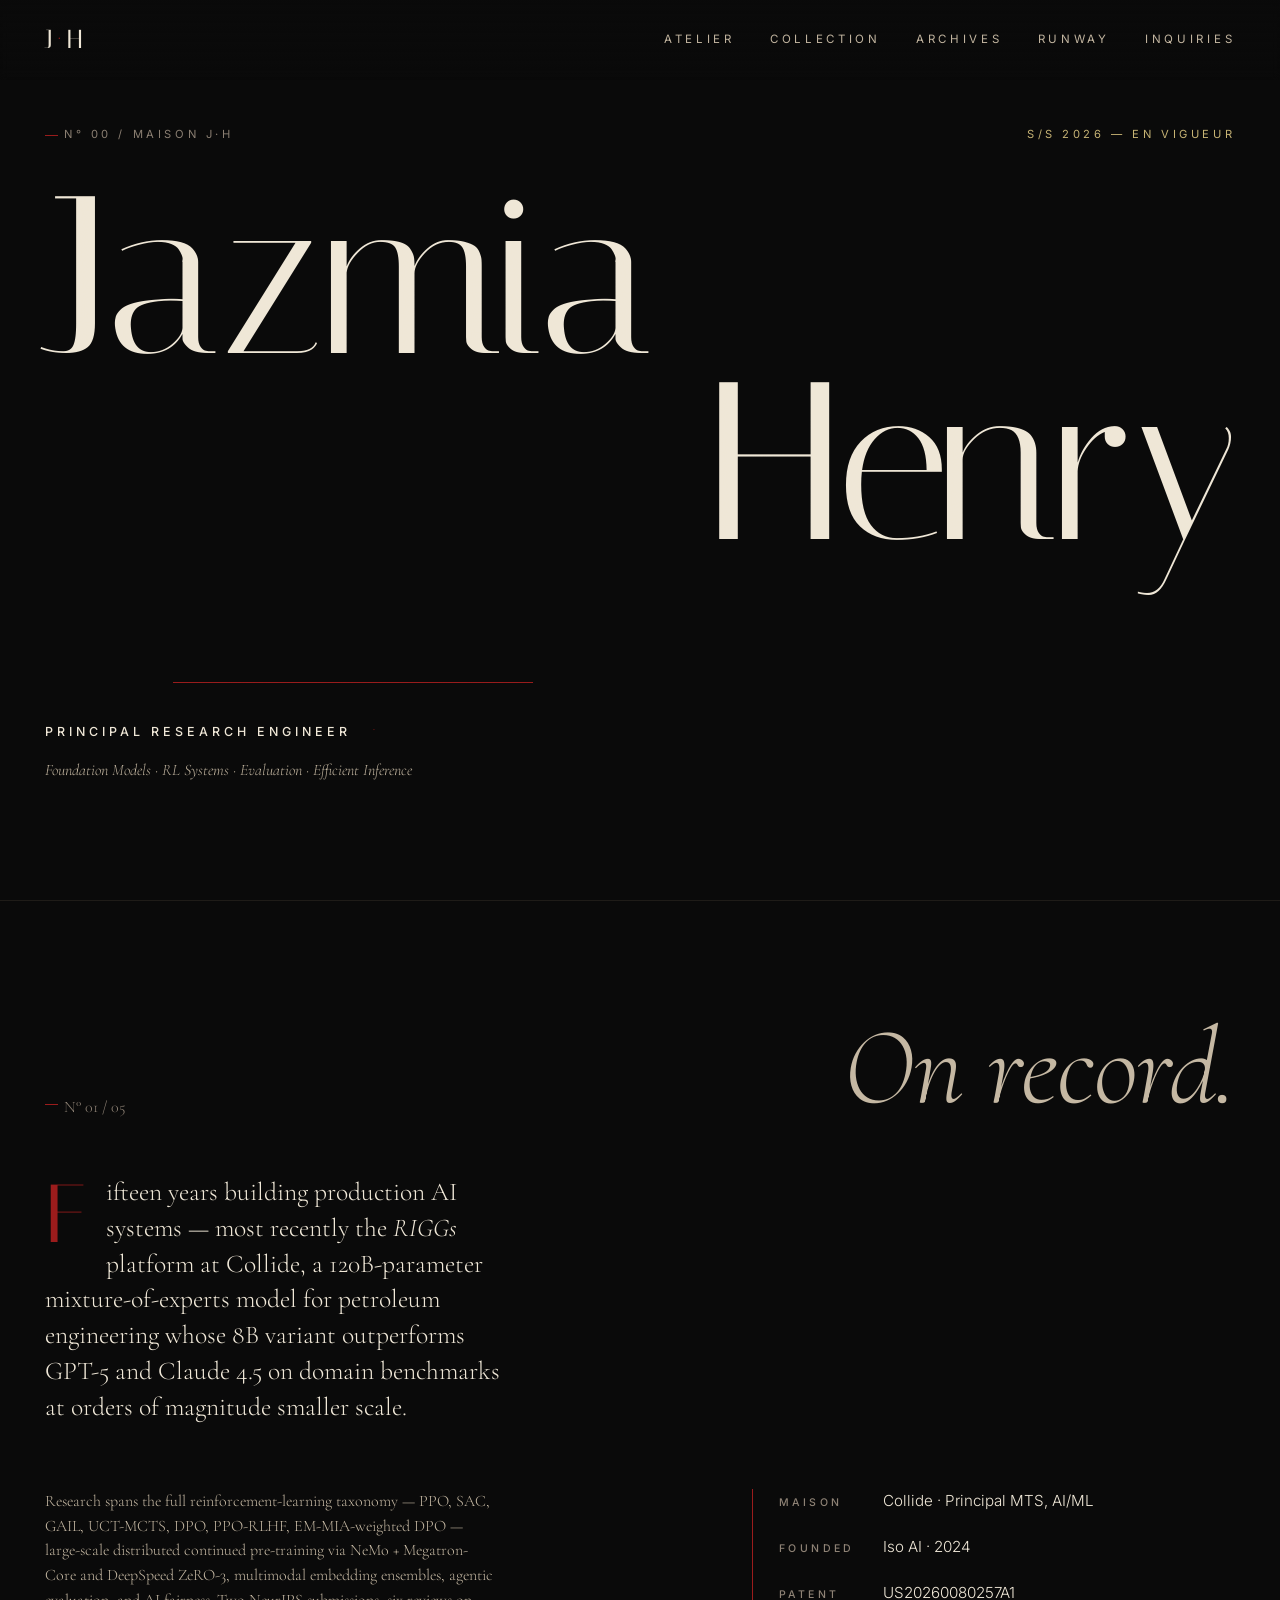
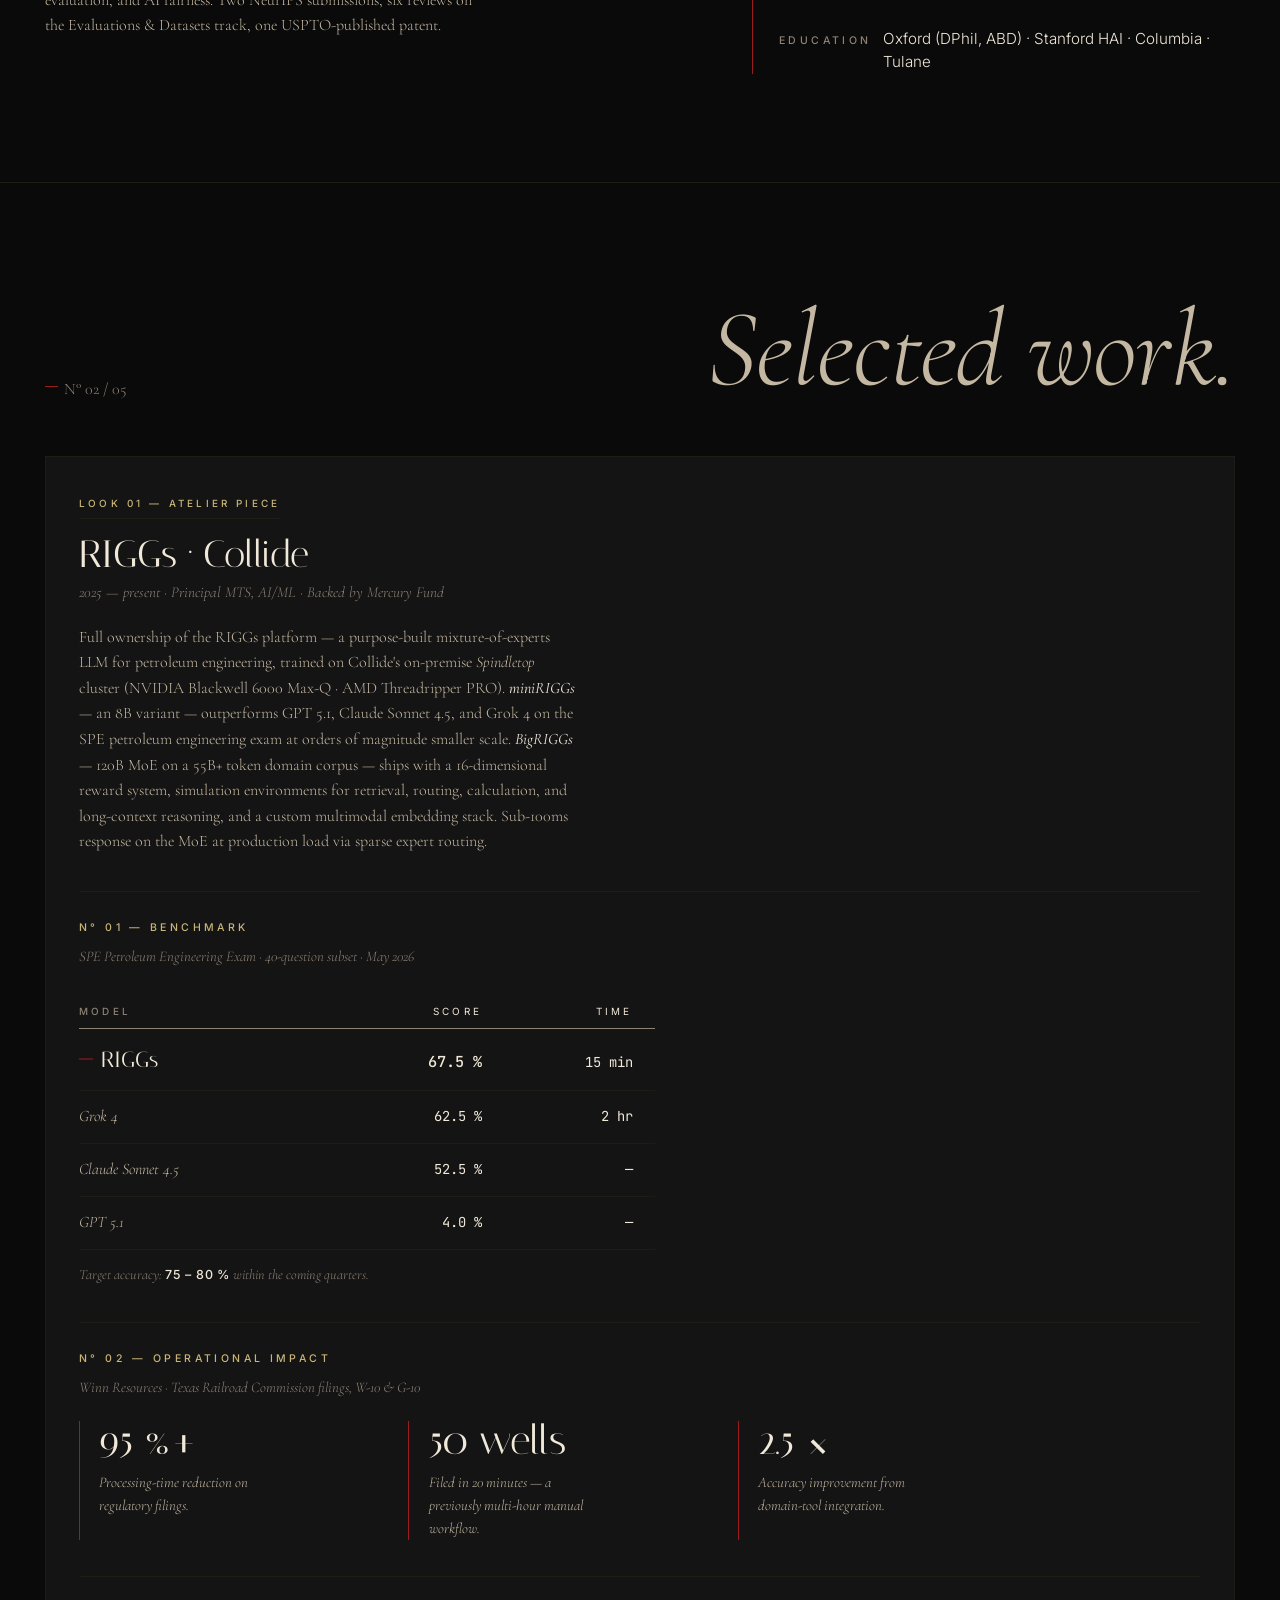
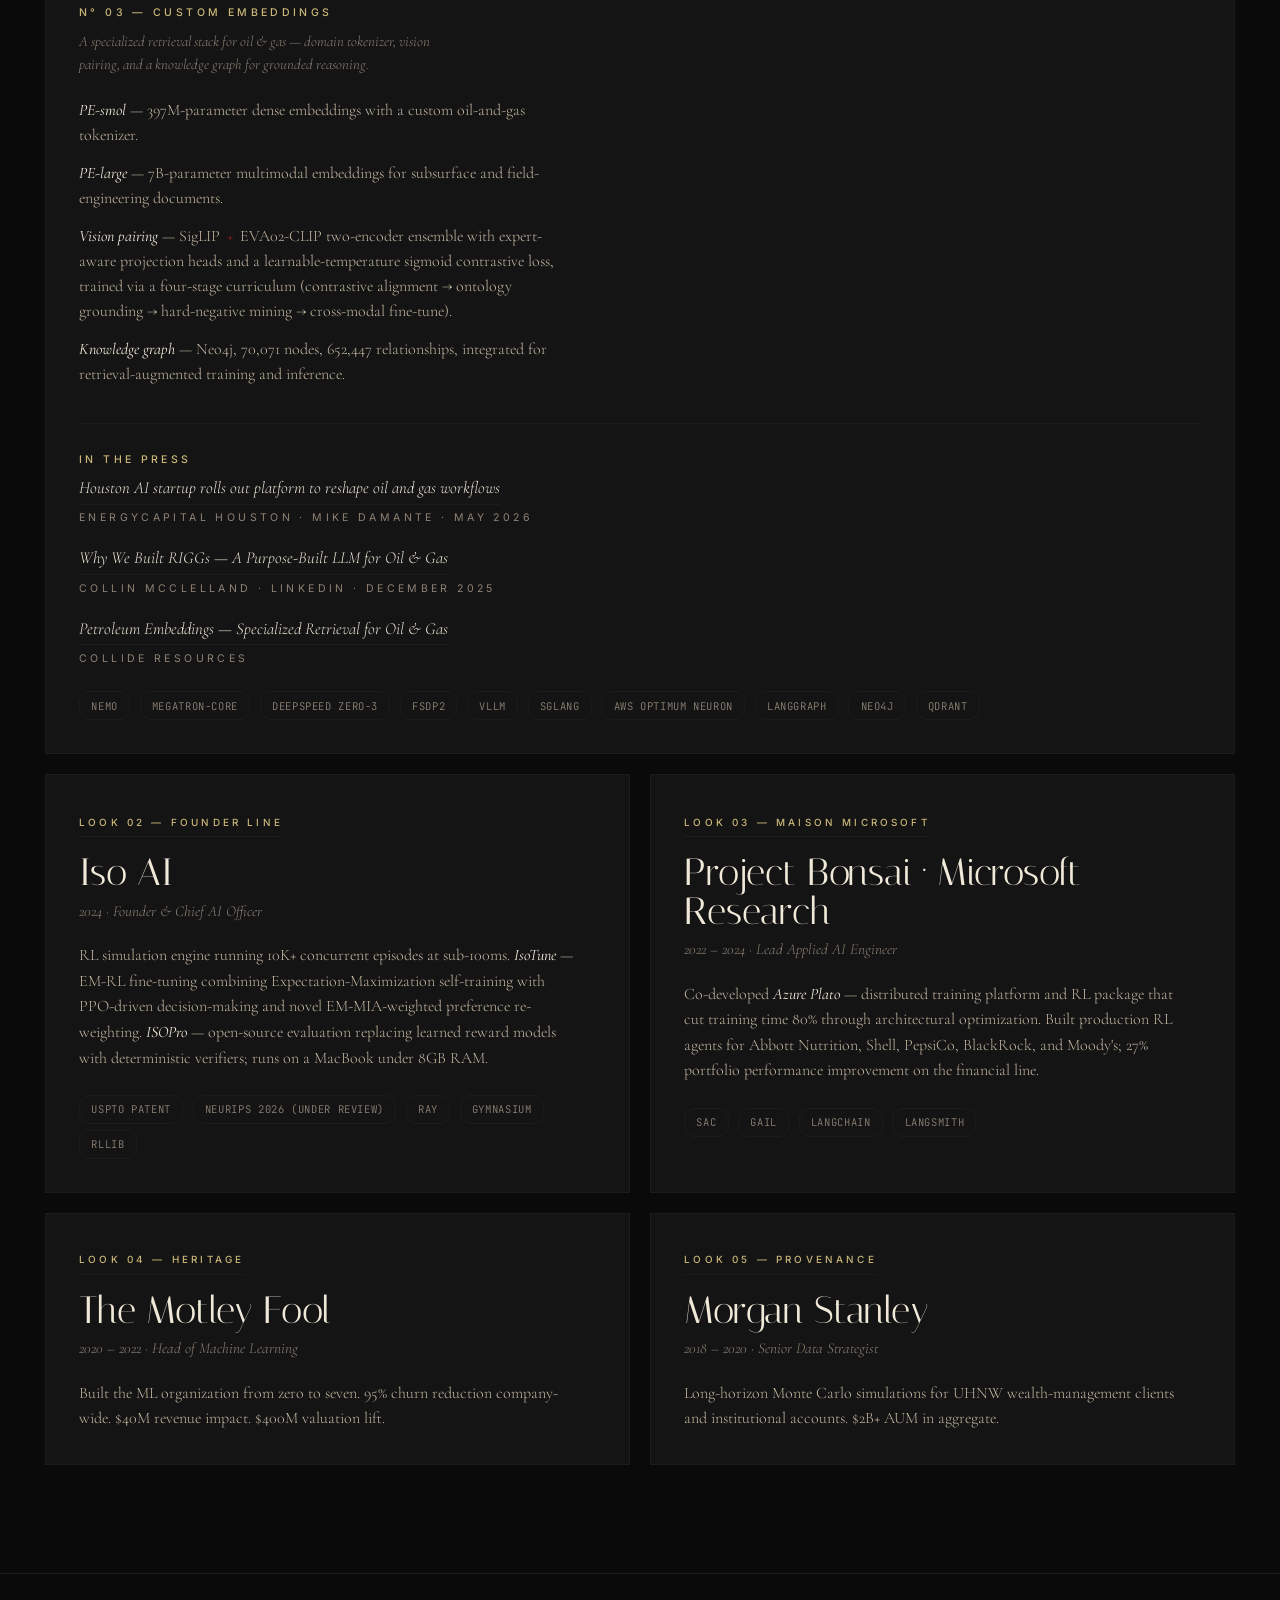
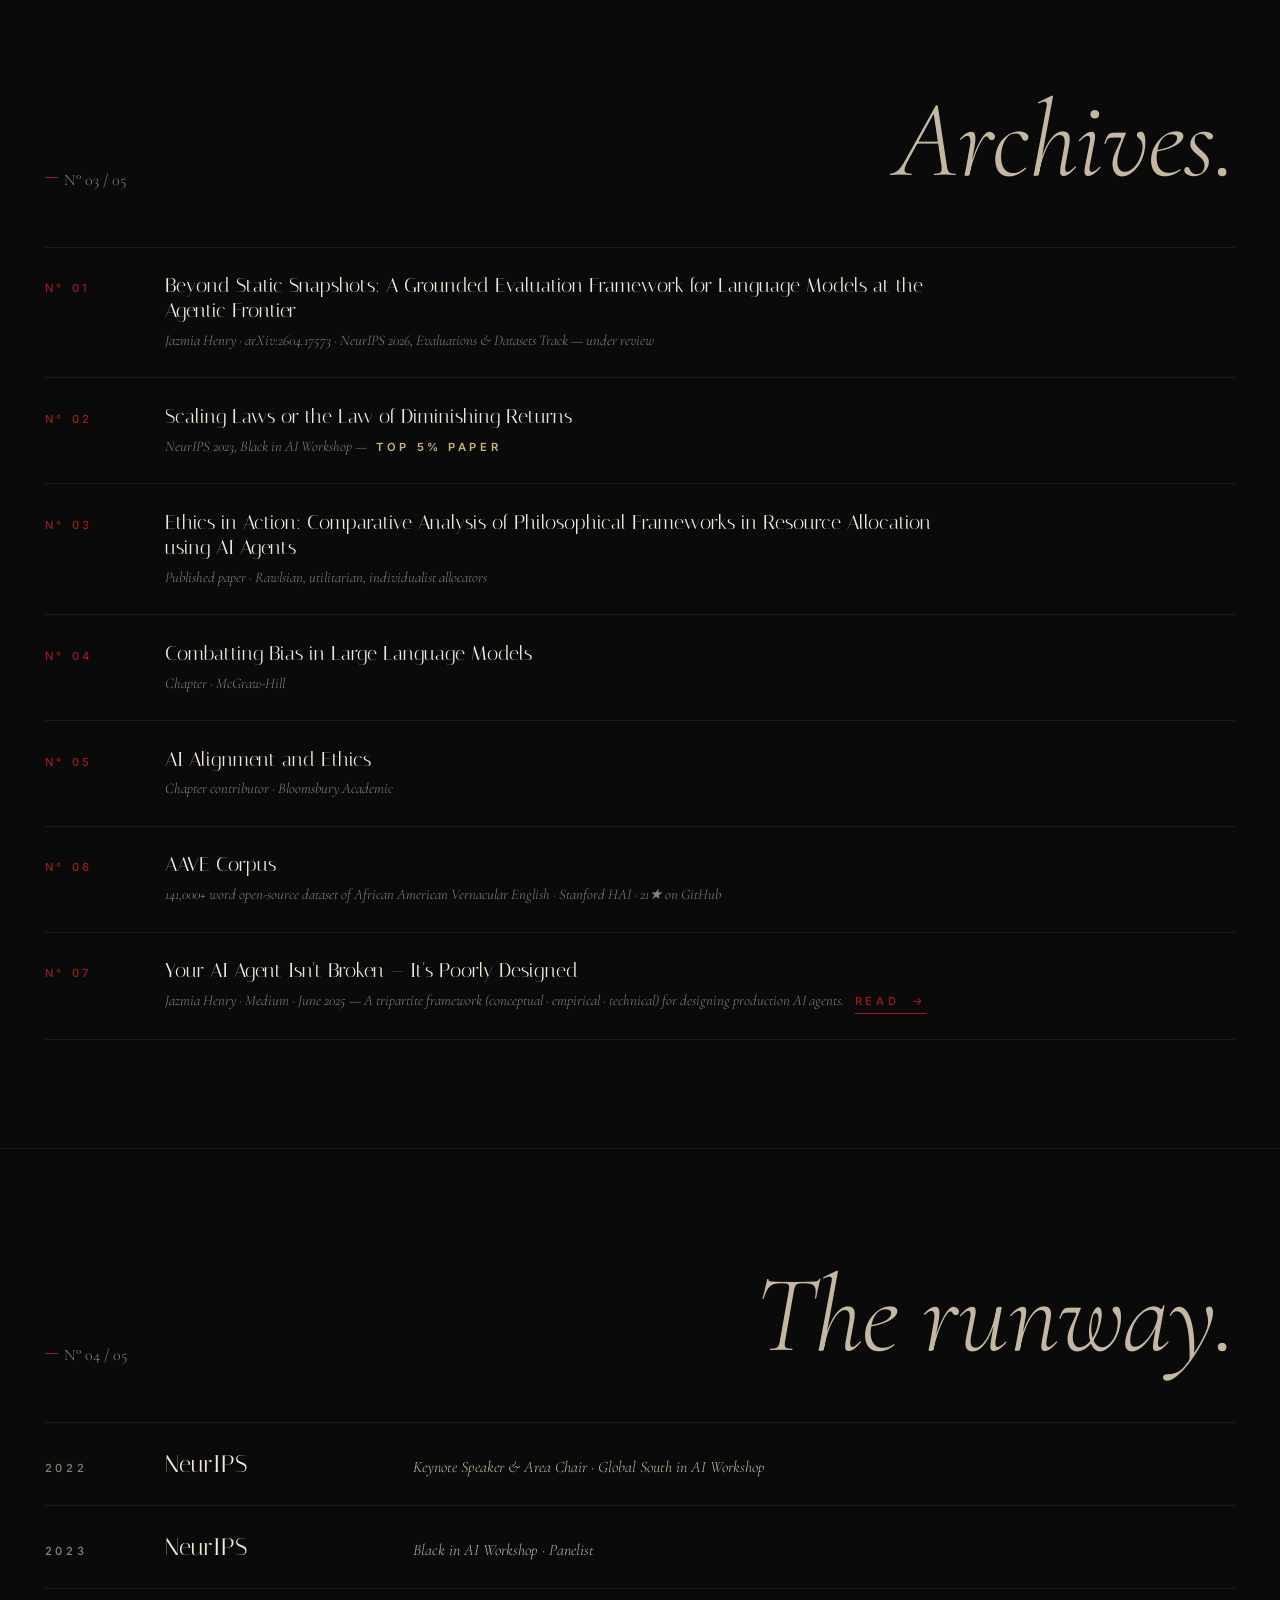
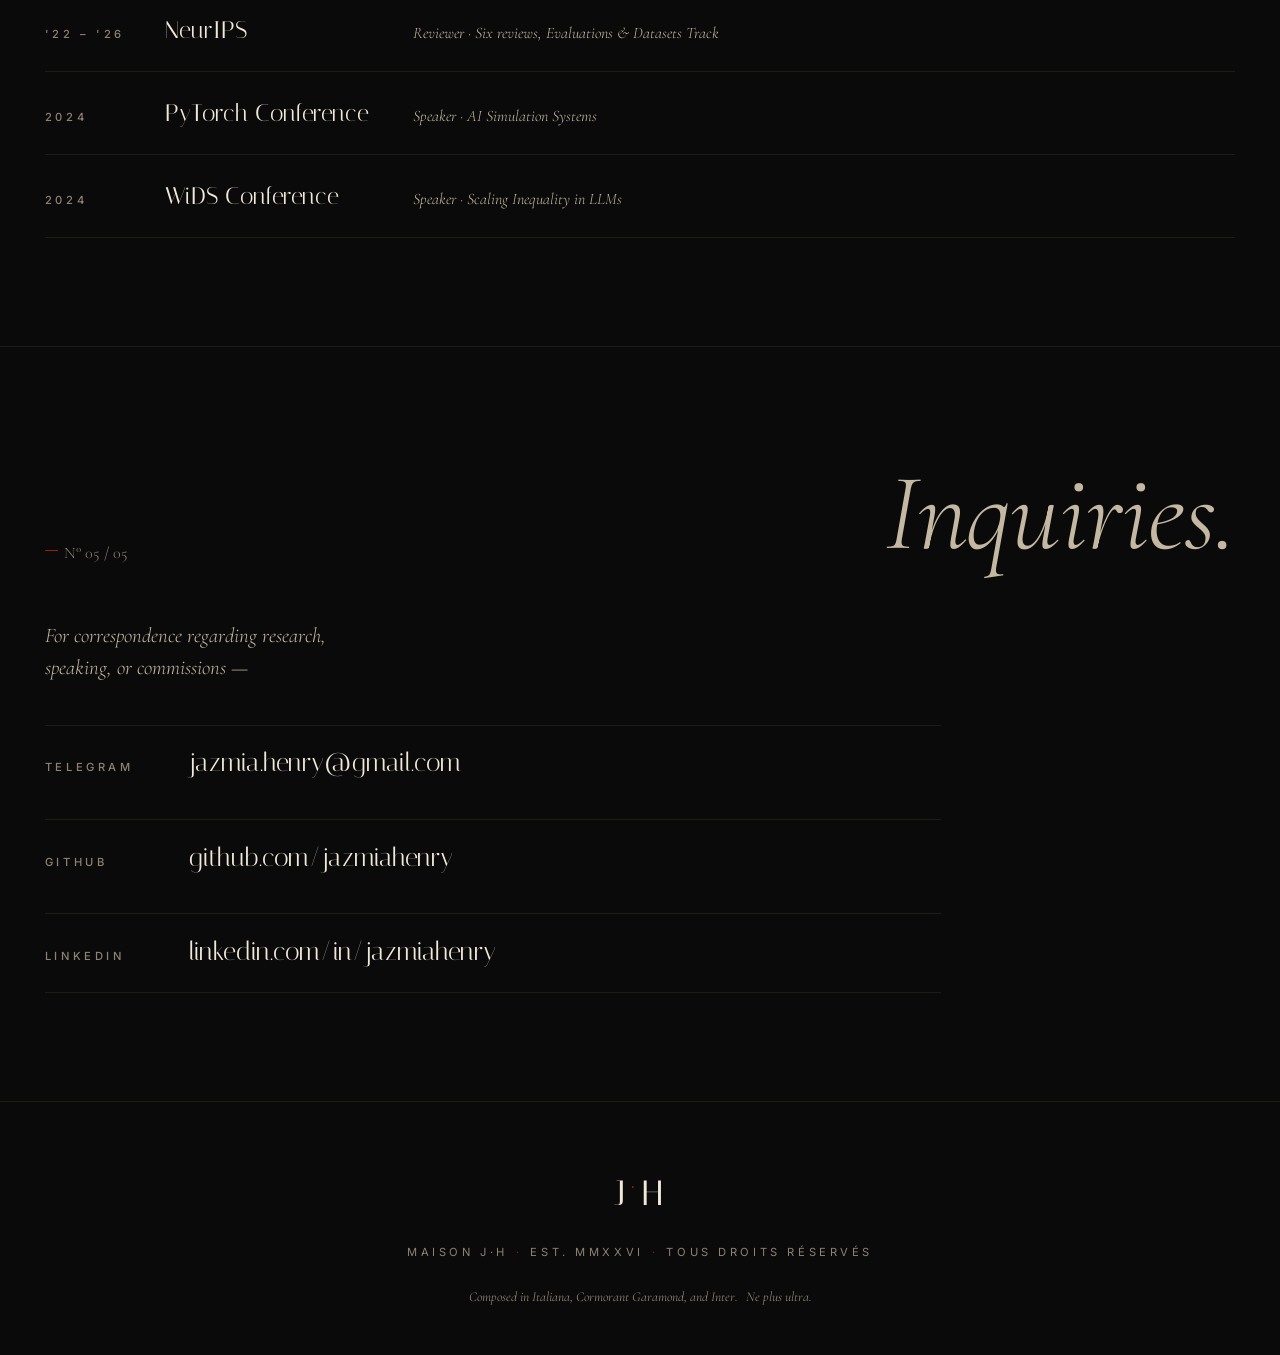
==== index.html @ c0bbc88a "Add RIGGs metrics, custom embeddings stack, press mentions, Medium essay - Benchmark table: 67.5 % o" ====
<!DOCTYPE html>
<html lang="en">
<head>
  <meta charset="UTF-8" />
  <meta name="viewport" content="width=device-width, initial-scale=1.0" />
  <title>Jazmia Henry — Principal Research Engineer</title>
  <meta name="description" content="Jazmia Henry — Principal Research Engineer. Foundation models, RL systems, evaluation, efficient inference." />
  <meta name="theme-color" content="#0a0a0a" />

  <link rel="preconnect" href="https://fonts.googleapis.com" />
  <link rel="preconnect" href="https://fonts.gstatic.com" crossorigin />
  <link
    href="https://fonts.googleapis.com/css2?family=Cormorant+Garamond:ital,wght@0,300;0,400;0,500;1,300;1,400&family=Inter:wght@300;400;500;600&family=Italiana&family=JetBrains+Mono:wght@300;400&display=swap"
    rel="stylesheet"
  />

  <link rel="stylesheet" href="style.css" />
  <link rel="icon" href="data:image/svg+xml;utf8,<svg xmlns='http://www.w3.org/2000/svg' viewBox='0 0 32 32'><rect width='32' height='32' fill='%230a0a0a'/><text x='16' y='22' font-family='serif' font-size='18' fill='%23f0e8d8' text-anchor='middle'>JH</text></svg>" />
</head>

<body>
  <!-- Editorial film-grain overlay -->
  <div class="grain" aria-hidden="true"></div>

  <header class="masthead">
    <a href="#top" class="monogram" aria-label="Home">
      <span class="mono-mark">J</span><span class="mono-divider">·</span><span class="mono-mark">H</span>
    </a>
    <nav class="nav" aria-label="Primary">
      <a href="#atelier">Atelier</a>
      <a href="#collection">Collection</a>
      <a href="#archives">Archives</a>
      <a href="#runway">Runway</a>
      <a href="#inquiries">Inquiries</a>
    </nav>
    <button class="nav-toggle" aria-label="Open menu" aria-expanded="false">
      <span></span><span></span>
    </button>
  </header>

  <main id="top">
    <!-- ━━━━━━━━━━━━━━━━━━━━━━━━━━━━━━━━━━━━ HERO -->
    <section class="hero" aria-labelledby="hero-name">
      <div class="hero-meta">
        <span class="serial">N° 00 / Maison J·H</span>
        <span class="season">S/S 2026 — En vigueur</span>
      </div>

      <h1 id="hero-name" class="hero-name">
        <span>Jazmia</span><span>Henry</span>
      </h1>

      <div class="hero-slash" aria-hidden="true"></div>

      <p class="hero-subtitle">
        <span class="sub-label">Principal Research Engineer</span>
        <span class="sub-divider">·</span>
        <span class="sub-eyebrow">Foundation Models · RL Systems · Evaluation · Efficient Inference</span>
      </p>

      <a href="#atelier" class="hero-scroll">
        <span>Enter the atelier</span>
        <span class="hero-scroll-line" aria-hidden="true"></span>
      </a>
    </section>

    <!-- ━━━━━━━━━━━━━━━━━━━━━━━━━━━━━━━━━━━━ N° 01 — ATELIER -->
    <section id="atelier" class="section atelier" aria-labelledby="atelier-title">
      <div class="section-head">
        <span class="serial">N° 01 / 05</span>
        <h2 id="atelier-title" class="section-title"><em>On record.</em></h2>
      </div>

      <div class="atelier-body">
        <p class="lede">
          <span class="dropcap">F</span>ifteen years building production AI systems —
          most recently the <em>RIGGs</em> platform at Collide, a 120B-parameter
          mixture-of-experts model for petroleum engineering whose 8B variant
          outperforms GPT-5 and Claude 4.5 on domain benchmarks at orders of
          magnitude smaller scale.
        </p>
        <p class="body-text">
          Research spans the full reinforcement-learning taxonomy — PPO, SAC,
          GAIL, UCT-MCTS, DPO, PPO-RLHF, EM-MIA-weighted DPO — large-scale
          distributed continued pre-training via NeMo + Megatron-Core and
          DeepSpeed ZeRO-3, multimodal embedding ensembles, agentic evaluation,
          and AI fairness. Two NeurIPS submissions, six reviews on the
          Evaluations &amp; Datasets track, one USPTO-published patent.
        </p>

        <dl class="house-facts">
          <div>
            <dt>Maison</dt><dd>Collide · Principal MTS, AI/ML</dd>
          </div>
          <div>
            <dt>Founded</dt><dd>Iso AI · 2024</dd>
          </div>
          <div>
            <dt>Patent</dt><dd>US20260080257A1</dd>
          </div>
          <div>
            <dt>Education</dt><dd>Oxford (DPhil, ABD) · Stanford HAI · Columbia · Tulane</dd>
          </div>
        </dl>
      </div>
    </section>

    <!-- ━━━━━━━━━━━━━━━━━━━━━━━━━━━━━━━━━━━━ N° 02 — COLLECTION -->
    <section id="collection" class="section collection" aria-labelledby="collection-title">
      <div class="section-head">
        <span class="serial">N° 02 / 05</span>
        <h2 id="collection-title" class="section-title"><em>Selected work.</em></h2>
      </div>

      <div class="garments">

        <article class="garment garment-wide">
          <span class="garment-tag">Look 01 — Atelier piece</span>
          <h3 class="garment-name">RIGGs · Collide</h3>
          <p class="garment-house">2025 — present · Principal MTS, AI/ML · Backed by Mercury Fund</p>
          <p class="garment-desc">
            Full ownership of the RIGGs platform — a purpose-built
            mixture-of-experts LLM for petroleum engineering, trained on
            Collide's on-premise <em>Spindletop</em> cluster (NVIDIA Blackwell
            6000 Max-Q · AMD Threadripper PRO). <strong>miniRIGGs</strong> — an
            8B variant — outperforms GPT 5.1, Claude Sonnet 4.5, and Grok 4 on
            the SPE petroleum engineering exam at orders of magnitude smaller
            scale. <strong>BigRIGGs</strong> — 120B MoE on a 55B+ token domain
            corpus — ships with a 16-dimensional reward system, simulation
            environments for retrieval, routing, calculation, and long-context
            reasoning, and a custom multimodal embedding stack. Sub-100ms
            response on the MoE at production load via sparse expert routing.
          </p>

          <div class="garment-block">
            <h4 class="block-label">N° 01 — Benchmark</h4>
            <p class="block-caption">
              SPE Petroleum Engineering Exam · 40-question subset · May 2026
            </p>
            <table class="metrics-table">
              <thead>
                <tr><th>Model</th><th>Score</th><th>Time</th></tr>
              </thead>
              <tbody>
                <tr class="is-headline"><td>RIGGs</td><td>67.5 %</td><td>15 min</td></tr>
                <tr><td><em>Grok 4</em></td><td>62.5 %</td><td>2 hr</td></tr>
                <tr><td><em>Claude Sonnet 4.5</em></td><td>52.5 %</td><td>—</td></tr>
                <tr><td><em>GPT 5.1</em></td><td>4.0 %</td><td>—</td></tr>
              </tbody>
            </table>
            <p class="block-footnote">
              Target accuracy: <strong>75 – 80 %</strong> within the coming
              quarters.
            </p>
          </div>

          <div class="garment-block">
            <h4 class="block-label">N° 02 — Operational impact</h4>
            <p class="block-caption">
              Winn Resources · Texas Railroad Commission filings, W-10 &amp; G-10
            </p>
            <ul class="impact-stats">
              <li>
                <span class="impact-num">95 %+</span>
                <span class="impact-label">Processing-time reduction on regulatory filings.</span>
              </li>
              <li>
                <span class="impact-num">50 wells</span>
                <span class="impact-label">Filed in 20 minutes — a previously multi-hour manual workflow.</span>
              </li>
              <li>
                <span class="impact-num">2.5 ×</span>
                <span class="impact-label">Accuracy improvement from domain-tool integration.</span>
              </li>
            </ul>
          </div>

          <div class="garment-block">
            <h4 class="block-label">N° 03 — Custom embeddings</h4>
            <p class="block-caption">
              A specialized retrieval stack for oil &amp; gas — domain tokenizer,
              vision pairing, and a knowledge graph for grounded reasoning.
            </p>
            <ul class="embeddings-list">
              <li>
                <strong>PE-smol</strong> — 397M-parameter dense embeddings with
                a custom oil-and-gas tokenizer.
              </li>
              <li>
                <strong>PE-large</strong> — 7B-parameter multimodal embeddings
                for subsurface and field-engineering documents.
              </li>
              <li>
                <strong>Vision pairing</strong> — SigLIP <span class="amp">+</span>
                EVA02-CLIP two-encoder ensemble with expert-aware projection
                heads and a learnable-temperature sigmoid contrastive loss,
                trained via a four-stage curriculum (contrastive alignment →
                ontology grounding → hard-negative mining → cross-modal
                fine-tune).
              </li>
              <li>
                <strong>Knowledge graph</strong> — Neo4j, 70,071 nodes,
                652,447 relationships, integrated for retrieval-augmented
                training and inference.
              </li>
            </ul>
          </div>

          <div class="garment-press">
            <h4 class="block-label">In the press</h4>
            <ul class="press-links">
              <li>
                <a
                  href="https://energycapitalhtx.com/collide-riggs-ai-platform"
                  target="_blank" rel="noopener"
                >Houston AI startup rolls out platform to reshape oil and gas workflows</a>
                <span class="press-where">EnergyCapital Houston · Mike Damante · May 2026</span>
              </li>
              <li>
                <a
                  href="https://www.linkedin.com/pulse/why-we-built-riggs-purpose-built-llm-oil-gas-fracslap--na7tc/"
                  target="_blank" rel="noopener"
                >Why We Built RIGGs — A Purpose-Built LLM for Oil &amp; Gas</a>
                <span class="press-where">Collin McClelland · LinkedIn · December 2025</span>
              </li>
              <li>
                <a
                  href="https://collide.io/resources/petroleum-embeddings-oil-gas-retrieval"
                  target="_blank" rel="noopener"
                >Petroleum Embeddings — Specialized Retrieval for Oil &amp; Gas</a>
                <span class="press-where">Collide Resources</span>
              </li>
            </ul>
          </div>

          <ul class="garment-stack">
            <li>NeMo</li><li>Megatron-Core</li><li>DeepSpeed ZeRO-3</li>
            <li>FSDP2</li><li>vLLM</li><li>SGLang</li><li>AWS Optimum Neuron</li>
            <li>LangGraph</li><li>Neo4j</li><li>Qdrant</li>
          </ul>
        </article>

        <article class="garment garment-half">
          <span class="garment-tag">Look 02 — Founder line</span>
          <h3 class="garment-name">Iso AI</h3>
          <p class="garment-house">2024 · Founder &amp; Chief AI Officer</p>
          <p class="garment-desc">
            RL simulation engine running 10K+ concurrent episodes at sub-100ms.
            <strong>IsoTune</strong> — EM-RL fine-tuning combining
            Expectation-Maximization self-training with PPO-driven
            decision-making and novel EM-MIA-weighted preference re-weighting.
            <strong>ISOPro</strong> — open-source evaluation replacing learned
            reward models with deterministic verifiers; runs on a MacBook
            under 8GB RAM.
          </p>
          <ul class="garment-stack">
            <li>USPTO Patent</li><li>NeurIPS 2026 (under review)</li>
            <li>Ray</li><li>Gymnasium</li><li>RLlib</li>
          </ul>
        </article>

        <article class="garment garment-half">
          <span class="garment-tag">Look 03 — Maison Microsoft</span>
          <h3 class="garment-name">Project Bonsai · Microsoft Research</h3>
          <p class="garment-house">2022 – 2024 · Lead Applied AI Engineer</p>
          <p class="garment-desc">
            Co-developed <strong>Azure Plato</strong> — distributed training
            platform and RL package that cut training time 80% through
            architectural optimization. Built production RL agents for
            Abbott Nutrition, Shell, PepsiCo, BlackRock, and Moody's; 27%
            portfolio performance improvement on the financial line.
          </p>
          <ul class="garment-stack">
            <li>SAC</li><li>GAIL</li><li>LangChain</li><li>LangSmith</li>
          </ul>
        </article>

        <article class="garment garment-line">
          <span class="garment-tag">Look 04 — Heritage</span>
          <h3 class="garment-name">The Motley Fool</h3>
          <p class="garment-house">2020 – 2022 · Head of Machine Learning</p>
          <p class="garment-desc">
            Built the ML organization from zero to seven. 95% churn reduction
            company-wide. $40M revenue impact. $400M valuation lift.
          </p>
        </article>

        <article class="garment garment-line">
          <span class="garment-tag">Look 05 — Provenance</span>
          <h3 class="garment-name">Morgan Stanley</h3>
          <p class="garment-house">2018 – 2020 · Senior Data Strategist</p>
          <p class="garment-desc">
            Long-horizon Monte Carlo simulations for UHNW wealth-management
            clients and institutional accounts. $2B+ AUM in aggregate.
          </p>
        </article>

      </div>
    </section>

    <!-- ━━━━━━━━━━━━━━━━━━━━━━━━━━━━━━━━━━━━ N° 03 — ARCHIVES -->
    <section id="archives" class="section archives" aria-labelledby="archives-title">
      <div class="section-head">
        <span class="serial">N° 03 / 05</span>
        <h2 id="archives-title" class="section-title"><em>Archives.</em></h2>
      </div>

      <ol class="press-list">
        <li>
          <span class="press-mark">N° 01</span>
          <div>
            <h3 class="press-title">
              Beyond Static Snapshots: A Grounded Evaluation Framework for
              Language Models at the Agentic Frontier
            </h3>
            <p class="press-meta">
              Jazmia Henry · <em>arXiv:2604.17573</em> · NeurIPS 2026,
              Evaluations &amp; Datasets Track — under review
            </p>
          </div>
        </li>
        <li>
          <span class="press-mark">N° 02</span>
          <div>
            <h3 class="press-title">
              Scaling Laws or the Law of Diminishing Returns
            </h3>
            <p class="press-meta">
              NeurIPS 2023, Black in AI Workshop —
              <strong>Top 5% Paper</strong>
            </p>
          </div>
        </li>
        <li>
          <span class="press-mark">N° 03</span>
          <div>
            <h3 class="press-title">
              Ethics in Action: Comparative Analysis of Philosophical
              Frameworks in Resource Allocation using AI Agents
            </h3>
            <p class="press-meta">Published paper · Rawlsian, utilitarian, individualist allocators</p>
          </div>
        </li>
        <li>
          <span class="press-mark">N° 04</span>
          <div>
            <h3 class="press-title">Combatting Bias in Large Language Models</h3>
            <p class="press-meta">Chapter · McGraw-Hill</p>
          </div>
        </li>
        <li>
          <span class="press-mark">N° 05</span>
          <div>
            <h3 class="press-title">AI Alignment and Ethics</h3>
            <p class="press-meta">Chapter contributor · Bloomsbury Academic</p>
          </div>
        </li>
        <li>
          <span class="press-mark">N° 06</span>
          <div>
            <h3 class="press-title">AAVE Corpus</h3>
            <p class="press-meta">
              141,000+ word open-source dataset of African American
              Vernacular English · Stanford HAI · 21★ on GitHub
            </p>
          </div>
        </li>
        <li>
          <span class="press-mark">N° 07</span>
          <div>
            <h3 class="press-title">
              Your AI Agent Isn't Broken — It's Poorly Designed
            </h3>
            <p class="press-meta">
              Jazmia Henry · <em>Medium</em> · June 2025 — A tripartite
              framework (conceptual · empirical · technical) for designing
              production AI agents.
              <a
                href="https://medium.com/@jazmia.henry/your-ai-agent-isnt-broken-it-s-poorly-designed-19f296392484"
                target="_blank" rel="noopener"
              >Read &nbsp;→</a>
            </p>
          </div>
        </li>
      </ol>
    </section>

    <!-- ━━━━━━━━━━━━━━━━━━━━━━━━━━━━━━━━━━━━ N° 04 — RUNWAY -->
    <section id="runway" class="section runway" aria-labelledby="runway-title">
      <div class="section-head">
        <span class="serial">N° 04 / 05</span>
        <h2 id="runway-title" class="section-title"><em>The runway.</em></h2>
      </div>

      <ul class="runway-list">
        <li>
          <span class="runway-when">2022</span>
          <span class="runway-where">NeurIPS</span>
          <span class="runway-what">Keynote Speaker &amp; Area Chair · Global South in AI Workshop</span>
        </li>
        <li>
          <span class="runway-when">2023</span>
          <span class="runway-where">NeurIPS</span>
          <span class="runway-what">Black in AI Workshop · Panelist</span>
        </li>
        <li>
          <span class="runway-when">'22 – '26</span>
          <span class="runway-where">NeurIPS</span>
          <span class="runway-what">Reviewer · Six reviews, Evaluations &amp; Datasets Track</span>
        </li>
        <li>
          <span class="runway-when">2024</span>
          <span class="runway-where">PyTorch Conference</span>
          <span class="runway-what">Speaker · AI Simulation Systems</span>
        </li>
        <li>
          <span class="runway-when">2024</span>
          <span class="runway-where">WiDS Conference</span>
          <span class="runway-what">Speaker · Scaling Inequality in LLMs</span>
        </li>
      </ul>
    </section>

    <!-- ━━━━━━━━━━━━━━━━━━━━━━━━━━━━━━━━━━━━ N° 05 — INQUIRIES -->
    <section id="inquiries" class="section inquiries" aria-labelledby="inquiries-title">
      <div class="section-head">
        <span class="serial">N° 05 / 05</span>
        <h2 id="inquiries-title" class="section-title"><em>Inquiries.</em></h2>
      </div>

      <div class="contact-block">
        <p class="contact-call">
          For correspondence regarding research, speaking, or commissions —
        </p>
        <ul class="contact-list">
          <li>
            <span class="contact-label">Telegram</span>
            <a href="mailto:jazmia.henry@gmail.com">jazmia.henry@gmail.com</a>
          </li>
          <li>
            <span class="contact-label">GitHub</span>
            <a href="https://github.com/jazmiahenry" target="_blank" rel="noopener">github.com/jazmiahenry</a>
          </li>
          <li>
            <span class="contact-label">LinkedIn</span>
            <a href="https://linkedin.com/in/jazmiahenry" target="_blank" rel="noopener">linkedin.com/in/jazmiahenry</a>
          </li>
        </ul>
      </div>
    </section>
  </main>

  <footer class="footer">
    <div class="footer-mark">
      <span class="mono-mark">J</span><span class="mono-divider">·</span><span class="mono-mark">H</span>
    </div>
    <p class="footer-text">
      <span>Maison J·H</span>
      <span class="dot">·</span>
      <span>Est. MMXXVI</span>
      <span class="dot">·</span>
      <span>Tous droits réservés</span>
    </p>
    <p class="footer-colophon">
      Composed in Italiana, Cormorant Garamond, and Inter.
      <em>Ne plus ultra.</em>
    </p>
  </footer>

  <script src="script.js" defer></script>
</body>
</html>
---- style.css ----
/* ━━━━━━━━━━━━━━━━━━━━━━━━━━━━━━━━━━━━━━━━━━━━━━━━━━━━━━━━━━━━━━━━━━━━
   MAISON J·H — design tokens
   black + bone + crimson + champagne. nothing else.
   ━━━━━━━━━━━━━━━━━━━━━━━━━━━━━━━━━━━━━━━━━━━━━━━━━━━━━━━━━━━━━━━━━━━━ */

:root {
  --ink: #0a0a0a;            /* deep black, atelier walls */
  --ink-soft: #141414;       /* card walls */
  --ink-line: #1f1c18;       /* hairline dividers */
  --bone: #f0e8d8;           /* warm bone, primary type */
  --bone-soft: #c5b8a3;      /* aged paper, secondary type */
  --bone-faint: #8e8275;     /* whisper, meta type */
  --crimson: #9b1c1c;        /* the slash, the heart */
  --crimson-bright: #d63838; /* the glitch */
  --champagne: #c9b677;      /* chanel signature */

  --display: 'Italiana', 'Didot', 'Bodoni 72', serif;
  --serif: 'Cormorant Garamond', 'EB Garamond', Georgia, serif;
  --sans: 'Inter', -apple-system, system-ui, sans-serif;
  --mono: 'JetBrains Mono', 'SF Mono', Menlo, monospace;

  --hair: 1px;
  --letter-loose: 0.32em;
  --letter-tight: 0.06em;

  --tx-fade: cubic-bezier(0.22, 0.61, 0.36, 1);

  --max: 1320px;
  --gutter: clamp(1.25rem, 3.5vw, 3.5rem);
}

* { box-sizing: border-box; margin: 0; padding: 0; }

html { scroll-behavior: smooth; }

body {
  background: var(--ink);
  color: var(--bone);
  font-family: var(--serif);
  font-weight: 300;
  font-size: clamp(1rem, 1.05vw, 1.125rem);
  line-height: 1.55;
  -webkit-font-smoothing: antialiased;
  -moz-osx-font-smoothing: grayscale;
  overflow-x: hidden;
}

::selection { background: var(--crimson); color: var(--bone); }

a {
  color: inherit;
  text-decoration: none;
  transition: color 240ms var(--tx-fade);
}

/* ━━━━━━━━━━━━━━━━━━━━━━━━━━━━━━━━━━━━━━━━━━━━━━━━━━━━━━━━━━━━━━━━━━━━
   editorial film grain
   ━━━━━━━━━━━━━━━━━━━━━━━━━━━━━━━━━━━━━━━━━━━━━━━━━━━━━━━━━━━━━━━━━━━━ */

.grain {
  pointer-events: none;
  position: fixed;
  inset: 0;
  z-index: 9999;
  opacity: 0.08;
  mix-blend-mode: overlay;
  background-image: url("data:image/svg+xml;utf8,<svg xmlns='http://www.w3.org/2000/svg' width='240' height='240'><filter id='n'><feTurbulence type='fractalNoise' baseFrequency='0.9' numOctaves='2' stitchTiles='stitch'/><feColorMatrix values='0 0 0 0 0  0 0 0 0 0  0 0 0 0 0  0 0 0 0.65 0'/></filter><rect width='100%25' height='100%25' filter='url(%23n)'/></svg>");
}

/* ━━━━━━━━━━━━━━━━━━━━━━━━━━━━━━━━━━━━━━━━━━━━━━━━━━━━━━━━━━━━━━━━━━━━
   masthead — sticky, fade on scroll
   ━━━━━━━━━━━━━━━━━━━━━━━━━━━━━━━━━━━━━━━━━━━━━━━━━━━━━━━━━━━━━━━━━━━━ */

.masthead {
  position: fixed;
  top: 0; left: 0; right: 0;
  z-index: 100;
  display: flex;
  align-items: center;
  justify-content: space-between;
  padding: 1.25rem var(--gutter);
  background: linear-gradient(180deg, rgba(10, 10, 10, 0.85), rgba(10, 10, 10, 0));
  backdrop-filter: blur(4px);
  -webkit-backdrop-filter: blur(4px);
  transition: padding 360ms var(--tx-fade), background 360ms var(--tx-fade);
}

.masthead.is-scrolled {
  padding: 0.75rem var(--gutter);
  background: rgba(10, 10, 10, 0.92);
  border-bottom: var(--hair) solid var(--ink-line);
}

.monogram {
  font-family: var(--display);
  font-size: 1.6rem;
  letter-spacing: var(--letter-tight);
  display: inline-flex;
  align-items: baseline;
  gap: 0.25rem;
  color: var(--bone);
}

.monogram .mono-mark { display: inline-block; }
.monogram .mono-divider {
  color: var(--crimson);
  font-size: 0.85em;
  transform: translateY(-0.05em);
}

.nav {
  display: flex;
  gap: 2.2rem;
  font-family: var(--sans);
  font-size: 0.72rem;
  font-weight: 400;
  text-transform: uppercase;
  letter-spacing: var(--letter-loose);
}

.nav a {
  position: relative;
  padding: 0.25rem 0;
  color: var(--bone-soft);
}

.nav a::after {
  content: '';
  position: absolute;
  left: 0; right: 100%; bottom: -2px;
  height: var(--hair);
  background: var(--crimson);
  transition: right 360ms var(--tx-fade);
}

.nav a:hover { color: var(--bone); }
.nav a:hover::after { right: 0; }

.nav-toggle { display: none; }

/* ━━━━━━━━━━━━━━━━━━━━━━━━━━━━━━━━━━━━━━━━━━━━━━━━━━━━━━━━━━━━━━━━━━━━
   hero — the cover
   ━━━━━━━━━━━━━━━━━━━━━━━━━━━━━━━━━━━━━━━━━━━━━━━━━━━━━━━━━━━━━━━━━━━━ */

.hero {
  position: relative;
  min-height: 100vh;
  padding: clamp(7rem, 14vh, 12rem) var(--gutter) 4rem;
  display: grid;
  grid-template-rows: auto 1fr auto auto;
  gap: clamp(1.5rem, 4vh, 3rem);
  overflow: hidden;
}

.hero-meta {
  display: flex;
  justify-content: space-between;
  align-items: baseline;
  gap: 2rem;
  font-family: var(--sans);
  font-size: 0.7rem;
  font-weight: 400;
  text-transform: uppercase;
  letter-spacing: var(--letter-loose);
  color: var(--bone-faint);
}

.serial {
  display: inline-block;
  padding-left: 1.2rem;
  position: relative;
}
.serial::before {
  content: '';
  position: absolute;
  left: 0; top: 50%;
  width: 0.8rem; height: var(--hair);
  background: var(--crimson);
}

.season { color: var(--champagne); }

.hero-name {
  font-family: var(--display);
  font-weight: 400;
  font-size: clamp(4.5rem, 17.5vw, 19rem);
  line-height: 0.88;
  letter-spacing: -0.015em;
  margin: 0;
  display: flex;
  flex-direction: column;
  cursor: default;
  user-select: none;
  position: relative;
  transition: transform 480ms var(--tx-fade);
}

.hero-name span:nth-child(2) {
  align-self: flex-end;
  margin-top: -0.05em;
}

.hero-slash {
  width: clamp(120px, 30vw, 360px);
  height: 1px;
  background: var(--crimson);
  transform: rotate(-2.5deg) translateY(-1rem);
  margin-left: clamp(0px, 12vw, 8rem);
}

.hero-subtitle {
  display: flex;
  flex-wrap: wrap;
  align-items: baseline;
  gap: 0.9rem 1.4rem;
  max-width: 60ch;
}

.sub-label {
  font-family: var(--sans);
  font-size: 0.78rem;
  font-weight: 500;
  text-transform: uppercase;
  letter-spacing: var(--letter-loose);
  color: var(--bone);
}

.sub-divider { color: var(--crimson); font-family: var(--display); font-size: 1rem; }

.sub-eyebrow {
  font-family: var(--serif);
  font-style: italic;
  font-size: clamp(1rem, 1.25vw, 1.25rem);
  color: var(--bone-soft);
  font-weight: 300;
}

.hero-scroll {
  display: inline-flex;
  align-items: center;
  gap: 1rem;
  font-family: var(--sans);
  font-size: 0.7rem;
  font-weight: 400;
  text-transform: uppercase;
  letter-spacing: var(--letter-loose);
  color: var(--bone-faint);
  width: fit-content;
}

.hero-scroll-line {
  display: inline-block;
  width: 4rem; height: var(--hair);
  background: var(--bone-faint);
  transition: width 360ms var(--tx-fade), background 360ms var(--tx-fade);
}

.hero-scroll:hover { color: var(--bone); }
.hero-scroll:hover .hero-scroll-line { width: 7rem; background: var(--crimson); }

/* ━━━━━━━━━━━━━━━━━━━━━━━━━━━━━━━━━━━━━━━━━━━━━━━━━━━━━━━━━━━━━━━━━━━━
   section scaffolding
   ━━━━━━━━━━━━━━━━━━━━━━━━━━━━━━━━━━━━━━━━━━━━━━━━━━━━━━━━━━━━━━━━━━━━ */

.section {
  position: relative;
  padding: clamp(5rem, 12vh, 10rem) var(--gutter);
  border-top: var(--hair) solid var(--ink-line);
  max-width: var(--max);
  margin: 0 auto;
}

.section-head {
  display: grid;
  grid-template-columns: minmax(8rem, 1fr) auto;
  align-items: end;
  gap: 1rem 4rem;
  margin-bottom: clamp(3rem, 6vh, 5rem);
}

.section-head .serial { color: var(--bone-faint); padding-top: 0.4rem; }

.section-title {
  font-family: var(--display);
  font-weight: 400;
  font-size: clamp(3.5rem, 9vw, 8rem);
  line-height: 0.95;
  letter-spacing: -0.01em;
  text-align: right;
  color: var(--bone);
}

.section-title em {
  font-family: var(--serif);
  font-style: italic;
  font-weight: 300;
  font-size: 0.95em;
  color: var(--bone-soft);
}

/* ━━━━━━━━━━━━━━━━━━━━━━━━━━━━━━━━━━━━━━━━━━━━━━━━━━━━━━━━━━━━━━━━━━━━
   N° 01 — atelier
   ━━━━━━━━━━━━━━━━━━━━━━━━━━━━━━━━━━━━━━━━━━━━━━━━━━━━━━━━━━━━━━━━━━━━ */

.atelier-body {
  display: grid;
  grid-template-columns: minmax(0, 4fr) minmax(0, 3fr);
  gap: 4rem;
  align-items: start;
}

.lede {
  font-family: var(--serif);
  font-size: clamp(1.4rem, 2vw, 2rem);
  line-height: 1.4;
  font-weight: 300;
  color: var(--bone);
  grid-column: 1 / -1;
  max-width: 38ch;
}

.dropcap {
  font-family: var(--display);
  font-size: 3.2em;
  line-height: 0.8;
  float: left;
  padding: 0.1em 0.25em 0 0;
  color: var(--crimson);
}

.body-text {
  font-size: clamp(1rem, 1.1vw, 1.125rem);
  color: var(--bone-soft);
  max-width: 56ch;
}

.house-facts {
  display: flex;
  flex-direction: column;
  gap: 1.4rem;
  border-left: var(--hair) solid var(--crimson);
  padding-left: 1.6rem;
  font-family: var(--sans);
}

.house-facts > div { display: grid; grid-template-columns: 5.5rem 1fr; gap: 1rem; align-items: baseline; }

.house-facts dt {
  font-size: 0.66rem;
  font-weight: 500;
  text-transform: uppercase;
  letter-spacing: var(--letter-loose);
  color: var(--bone-faint);
}

.house-facts dd { font-size: 0.95rem; color: var(--bone); font-weight: 300; }

/* ━━━━━━━━━━━━━━━━━━━━━━━━━━━━━━━━━━━━━━━━━━━━━━━━━━━━━━━━━━━━━━━━━━━━
   N° 02 — collection / garments
   ━━━━━━━━━━━━━━━━━━━━━━━━━━━━━━━━━━━━━━━━━━━━━━━━━━━━━━━━━━━━━━━━━━━━ */

.garments {
  display: grid;
  grid-template-columns: repeat(12, 1fr);
  gap: 1.25rem;
}

.garment {
  background: var(--ink-soft);
  border: var(--hair) solid var(--ink-line);
  padding: clamp(1.5rem, 2.6vw, 2.8rem);
  position: relative;
  transition: border-color 360ms var(--tx-fade), transform 480ms var(--tx-fade);
}

.garment:hover { border-color: var(--crimson); transform: translateY(-2px); }

.garment-wide { grid-column: span 12; }
.garment-half { grid-column: span 6; }
.garment-line { grid-column: span 6; padding-block: 2rem; }

.garment-tag {
  display: inline-block;
  font-family: var(--sans);
  font-size: 0.62rem;
  font-weight: 500;
  text-transform: uppercase;
  letter-spacing: var(--letter-loose);
  color: var(--champagne);
  margin-bottom: 1rem;
  padding-bottom: 0.4rem;
  border-bottom: var(--hair) solid var(--ink-line);
}

.garment-name {
  font-family: var(--display);
  font-weight: 400;
  font-size: clamp(1.9rem, 3vw, 2.8rem);
  line-height: 1;
  margin-bottom: 0.5rem;
  color: var(--bone);
  letter-spacing: -0.005em;
}

.garment-house {
  font-family: var(--serif);
  font-style: italic;
  font-size: 0.95rem;
  color: var(--bone-faint);
  margin-bottom: 1.25rem;
}

.garment-desc {
  font-size: 1rem;
  line-height: 1.6;
  color: var(--bone-soft);
  max-width: 62ch;
}

.garment-desc strong {
  color: var(--bone);
  font-weight: 400;
  font-family: var(--serif);
  font-style: italic;
}

/* internal sub-blocks within a garment card (benchmark, impact, embeddings, press) */
.garment-block,
.garment-press {
  margin-top: 2.25rem;
  padding-top: 1.75rem;
  border-top: var(--hair) solid var(--ink-line);
}

.block-label {
  font-family: var(--sans);
  font-size: 0.66rem;
  font-weight: 500;
  text-transform: uppercase;
  letter-spacing: var(--letter-loose);
  color: var(--champagne);
  margin-bottom: 0.55rem;
}

.block-caption {
  font-family: var(--serif);
  font-style: italic;
  font-size: 0.92rem;
  color: var(--bone-faint);
  margin-bottom: 1.4rem;
  max-width: 60ch;
}

.block-footnote {
  font-family: var(--serif);
  font-style: italic;
  font-size: 0.88rem;
  color: var(--bone-faint);
  margin-top: 0.9rem;
  max-width: 60ch;
}

.block-footnote strong {
  font-style: normal;
  font-family: var(--sans);
  font-weight: 500;
  font-size: 0.78rem;
  text-transform: uppercase;
  letter-spacing: var(--letter-tight);
  color: var(--bone);
}

/* benchmark table */
.metrics-table {
  width: 100%;
  max-width: 36rem;
  border-collapse: collapse;
  font-family: var(--serif);
}

.metrics-table th,
.metrics-table td {
  text-align: left;
  padding: 0.85rem 1.4rem 0.85rem 0;
  border-bottom: var(--hair) solid var(--ink-line);
  font-weight: 300;
  color: var(--bone-soft);
  vertical-align: baseline;
}

.metrics-table th {
  font-family: var(--sans);
  font-size: 0.62rem;
  font-weight: 500;
  text-transform: uppercase;
  letter-spacing: var(--letter-loose);
  color: var(--bone-faint);
  padding-bottom: 0.55rem;
  border-bottom-color: var(--bone-faint);
}

.metrics-table td:first-child { font-size: 1rem; }

.metrics-table td:nth-child(2),
.metrics-table td:nth-child(3),
.metrics-table th:nth-child(2),
.metrics-table th:nth-child(3) {
  font-family: var(--mono);
  font-size: 0.86rem;
  text-align: right;
  font-weight: 400;
  color: var(--bone);
}

.metrics-table th:nth-child(2),
.metrics-table th:nth-child(3) {
  font-family: var(--sans);
  font-size: 0.62rem;
}

.metrics-table tr.is-headline td {
  color: var(--bone);
  font-weight: 400;
}

.metrics-table tr.is-headline td:first-child {
  position: relative;
  padding-left: 1.4rem;
  font-family: var(--display);
  font-size: 1.35rem;
  letter-spacing: -0.005em;
}

.metrics-table tr.is-headline td:first-child::before {
  content: '';
  position: absolute;
  left: 0; top: 50%;
  width: 0.9rem; height: var(--hair);
  background: var(--crimson);
  transform: translateY(-50%);
}

.metrics-table tr.is-headline td:nth-child(2) {
  color: var(--bone);
  font-size: 0.95rem;
  font-weight: 500;
}

/* operational impact stat tiles */
.impact-stats {
  list-style: none;
  display: grid;
  grid-template-columns: repeat(3, 1fr);
  gap: 1.75rem;
  max-width: 60rem;
}

.impact-stats li {
  display: flex;
  flex-direction: column;
  gap: 0.7rem;
  padding-left: 1.2rem;
  border-left: var(--hair) solid var(--crimson);
}

.impact-num {
  font-family: var(--display);
  font-size: clamp(1.9rem, 3.2vw, 2.8rem);
  line-height: 0.95;
  color: var(--bone);
  letter-spacing: -0.01em;
}

.impact-label {
  font-family: var(--serif);
  font-style: italic;
  font-size: 0.92rem;
  color: var(--bone-soft);
  max-width: 28ch;
}

/* embeddings list */
.embeddings-list {
  list-style: none;
  display: flex;
  flex-direction: column;
  gap: 0.85rem;
  font-family: var(--serif);
  font-size: 1rem;
  color: var(--bone-soft);
  max-width: 62ch;
}

.embeddings-list strong {
  color: var(--bone);
  font-weight: 400;
  font-style: italic;
}

.embeddings-list .amp {
  color: var(--crimson);
  padding: 0 0.2rem;
  font-style: normal;
}

/* press mentions inside the garment */
.press-links {
  list-style: none;
  display: flex;
  flex-direction: column;
  gap: 1.3rem;
}

.press-links li {
  display: flex;
  flex-direction: column;
  gap: 0.35rem;
}

.press-links a {
  font-family: var(--serif);
  font-style: italic;
  font-size: 1.05rem;
  line-height: 1.35;
  color: var(--bone);
  border-bottom: var(--hair) solid var(--ink-line);
  padding-bottom: 0.25rem;
  width: fit-content;
  max-width: 100%;
  transition: border-color 240ms var(--tx-fade), color 240ms var(--tx-fade);
}

.press-links a:hover {
  color: var(--crimson);
  border-bottom-color: var(--crimson);
}

.press-where {
  font-family: var(--sans);
  font-size: 0.66rem;
  font-weight: 400;
  text-transform: uppercase;
  letter-spacing: var(--letter-loose);
  color: var(--bone-faint);
}

/* the "Read →" affordance attached to a press-meta line in archives */
.press-meta a {
  display: inline-block;
  margin-left: 0.5rem;
  font-family: var(--sans);
  font-style: normal;
  font-size: 0.7rem;
  font-weight: 500;
  text-transform: uppercase;
  letter-spacing: var(--letter-loose);
  color: var(--crimson);
  border-bottom: var(--hair) solid var(--crimson);
  padding-bottom: 0.12rem;
  transition: color 240ms var(--tx-fade), border-bottom-color 240ms var(--tx-fade);
}

.press-meta a:hover {
  color: var(--bone);
  border-bottom-color: var(--bone);
}

.garment-stack {
  display: flex;
  flex-wrap: wrap;
  gap: 0.4rem 0.6rem;
  margin-top: 1.5rem;
  list-style: none;
}

.garment-stack li {
  font-family: var(--mono);
  font-size: 0.66rem;
  font-weight: 300;
  text-transform: uppercase;
  letter-spacing: var(--letter-tight);
  color: var(--bone-faint);
  padding: 0.32rem 0.7rem;
  border: var(--hair) solid var(--ink-line);
  border-radius: 1em;
}

/* ━━━━━━━━━━━━━━━━━━━━━━━━━━━━━━━━━━━━━━━━━━━━━━━━━━━━━━━━━━━━━━━━━━━━
   N° 03 — archives / press
   ━━━━━━━━━━━━━━━━━━━━━━━━━━━━━━━━━━━━━━━━━━━━━━━━━━━━━━━━━━━━━━━━━━━━ */

.press-list {
  list-style: none;
  display: flex;
  flex-direction: column;
  gap: 0;
}

.press-list li {
  display: grid;
  grid-template-columns: 5rem 1fr;
  gap: 2.5rem;
  align-items: baseline;
  padding: 1.6rem 0;
  border-top: var(--hair) solid var(--ink-line);
}

.press-list li:last-child { border-bottom: var(--hair) solid var(--ink-line); }

.press-mark {
  font-family: var(--sans);
  font-size: 0.7rem;
  font-weight: 500;
  text-transform: uppercase;
  letter-spacing: var(--letter-loose);
  color: var(--crimson);
}

.press-title {
  font-family: var(--display);
  font-weight: 400;
  font-size: clamp(1.2rem, 1.6vw, 1.7rem);
  line-height: 1.2;
  margin-bottom: 0.4rem;
  color: var(--bone);
  max-width: 60ch;
}

.press-meta {
  font-family: var(--serif);
  font-style: italic;
  font-size: 0.92rem;
  color: var(--bone-faint);
}

.press-meta strong {
  font-style: normal;
  font-family: var(--sans);
  font-size: 0.7rem;
  font-weight: 600;
  text-transform: uppercase;
  letter-spacing: var(--letter-loose);
  color: var(--champagne);
  margin-left: 0.4rem;
}

/* ━━━━━━━━━━━━━━━━━━━━━━━━━━━━━━━━━━━━━━━━━━━━━━━━━━━━━━━━━━━━━━━━━━━━
   N° 04 — runway
   ━━━━━━━━━━━━━━━━━━━━━━━━━━━━━━━━━━━━━━━━━━━━━━━━━━━━━━━━━━━━━━━━━━━━ */

.runway-list {
  list-style: none;
  display: flex;
  flex-direction: column;
}

.runway-list li {
  display: grid;
  grid-template-columns: 6rem 14rem 1fr;
  gap: 1.5rem;
  align-items: baseline;
  padding: 1.4rem 0;
  border-top: var(--hair) solid var(--ink-line);
  font-family: var(--serif);
  font-size: 1rem;
  transition: color 360ms var(--tx-fade);
}

.runway-list li:last-child { border-bottom: var(--hair) solid var(--ink-line); }
.runway-list li:hover { color: var(--crimson); }

.runway-when {
  font-family: var(--sans);
  font-size: 0.7rem;
  font-weight: 500;
  text-transform: uppercase;
  letter-spacing: var(--letter-loose);
  color: var(--bone-faint);
}

.runway-where {
  font-family: var(--display);
  font-size: 1.5rem;
  color: var(--bone);
}

.runway-what {
  font-style: italic;
  color: var(--bone-soft);
}

/* ━━━━━━━━━━━━━━━━━━━━━━━━━━━━━━━━━━━━━━━━━━━━━━━━━━━━━━━━━━━━━━━━━━━━
   N° 05 — inquiries
   ━━━━━━━━━━━━━━━━━━━━━━━━━━━━━━━━━━━━━━━━━━━━━━━━━━━━━━━━━━━━━━━━━━━━ */

.contact-block { max-width: 56rem; }

.contact-call {
  font-family: var(--serif);
  font-style: italic;
  font-size: clamp(1.3rem, 1.6vw, 1.7rem);
  color: var(--bone-soft);
  margin-bottom: 2.5rem;
  max-width: 38ch;
}

.contact-list {
  list-style: none;
  display: flex;
  flex-direction: column;
  gap: 1rem;
}

.contact-list li {
  display: grid;
  grid-template-columns: 7rem 1fr;
  gap: 2rem;
  align-items: baseline;
  padding: 1.1rem 0;
  border-top: var(--hair) solid var(--ink-line);
}

.contact-list li:last-child { border-bottom: var(--hair) solid var(--ink-line); }

.contact-label {
  font-family: var(--sans);
  font-size: 0.7rem;
  font-weight: 500;
  text-transform: uppercase;
  letter-spacing: var(--letter-loose);
  color: var(--bone-faint);
}

.contact-list a {
  font-family: var(--display);
  font-size: clamp(1.4rem, 2vw, 2rem);
  color: var(--bone);
  border-bottom: var(--hair) solid transparent;
  padding-bottom: 0.1rem;
  transition: border-color 320ms var(--tx-fade), color 320ms var(--tx-fade);
}

.contact-list a:hover { color: var(--crimson); border-bottom-color: var(--crimson); }

/* ━━━━━━━━━━━━━━━━━━━━━━━━━━━━━━━━━━━━━━━━━━━━━━━━━━━━━━━━━━━━━━━━━━━━
   footer
   ━━━━━━━━━━━━━━━━━━━━━━━━━━━━━━━━━━━━━━━━━━━━━━━━━━━━━━━━━━━━━━━━━━━━ */

.footer {
  border-top: var(--hair) solid var(--ink-line);
  padding: 4rem var(--gutter) 3rem;
  display: flex;
  flex-direction: column;
  align-items: center;
  gap: 1.5rem;
  text-align: center;
}

.footer-mark {
  font-family: var(--display);
  font-size: 2.2rem;
  letter-spacing: var(--letter-tight);
  display: inline-flex;
  gap: 0.25rem;
}

.footer-mark .mono-divider { color: var(--crimson); font-size: 0.85em; }

.footer-text,
.footer-colophon {
  font-family: var(--sans);
  font-size: 0.7rem;
  font-weight: 400;
  text-transform: uppercase;
  letter-spacing: var(--letter-loose);
  color: var(--bone-faint);
  display: inline-flex;
  flex-wrap: wrap;
  justify-content: center;
  gap: 0.5rem;
}

.footer-text .dot { color: var(--crimson); }

.footer-colophon {
  font-family: var(--serif);
  font-style: italic;
  font-size: 0.85rem;
  text-transform: none;
  letter-spacing: 0;
  color: var(--bone-faint);
}

/* ━━━━━━━━━━━━━━━━━━━━━━━━━━━━━━━━━━━━━━━━━━━━━━━━━━━━━━━━━━━━━━━━━━━━
   scroll-in reveals (driven by IntersectionObserver via script.js)
   ━━━━━━━━━━━━━━━━━━━━━━━━━━━━━━━━━━━━━━━━━━━━━━━━━━━━━━━━━━━━━━━━━━━━ */

.reveal {
  opacity: 0;
  transform: translateY(28px);
  transition: opacity 900ms var(--tx-fade), transform 900ms var(--tx-fade);
}

.reveal.is-in {
  opacity: 1;
  transform: none;
}

@media (prefers-reduced-motion: reduce) {
  *, *::before, *::after {
    transition-duration: 0.001ms !important;
    animation-duration: 0.001ms !important;
  }
  .reveal { opacity: 1; transform: none; }
  html { scroll-behavior: auto; }
}

/* ━━━━━━━━━━━━━━━━━━━━━━━━━━━━━━━━━━━━━━━━━━━━━━━━━━━━━━━━━━━━━━━━━━━━
   responsive — let the editorial breathe on smaller surfaces
   ━━━━━━━━━━━━━━━━━━━━━━━━━━━━━━━━━━━━━━━━━━━━━━━━━━━━━━━━━━━━━━━━━━━━ */

@media (max-width: 960px) {
  .atelier-body { grid-template-columns: 1fr; gap: 2.5rem; }
  .garment-wide, .garment-half, .garment-line { grid-column: span 12; }
}

@media (max-width: 720px) {
  .nav { display: none; }
  .nav-toggle {
    display: inline-flex;
    flex-direction: column;
    gap: 5px;
    width: 32px; height: 32px;
    padding: 0;
    background: transparent;
    border: 0;
    cursor: pointer;
    align-items: center;
    justify-content: center;
  }
  .nav-toggle span {
    display: block;
    width: 22px; height: 1px;
    background: var(--bone);
    transition: transform 320ms var(--tx-fade), opacity 320ms var(--tx-fade);
  }

  body.menu-open .nav {
    display: flex;
    position: fixed;
    inset: 0;
    flex-direction: column;
    justify-content: center;
    align-items: center;
    gap: 2.5rem;
    background: var(--ink);
    z-index: 90;
    font-size: 1rem;
  }
  body.menu-open .nav-toggle span:nth-child(1) { transform: translateY(3px) rotate(45deg); }
  body.menu-open .nav-toggle span:nth-child(2) { transform: translateY(-3px) rotate(-45deg); }

  .hero { min-height: 92vh; padding-top: 7rem; }
  .hero-name { font-size: clamp(4rem, 22vw, 18rem); }
  .section-head { grid-template-columns: 1fr; }
  .section-title { text-align: left; }

  .press-list li,
  .runway-list li,
  .contact-list li { grid-template-columns: 1fr; gap: 0.6rem; }

  .impact-stats { grid-template-columns: 1fr; gap: 1.4rem; }
  .metrics-table th,
  .metrics-table td { padding-right: 0.5rem; }

  .runway-list li { padding: 1.6rem 0; }

  .house-facts > div { grid-template-columns: 1fr; gap: 0.3rem; }
}
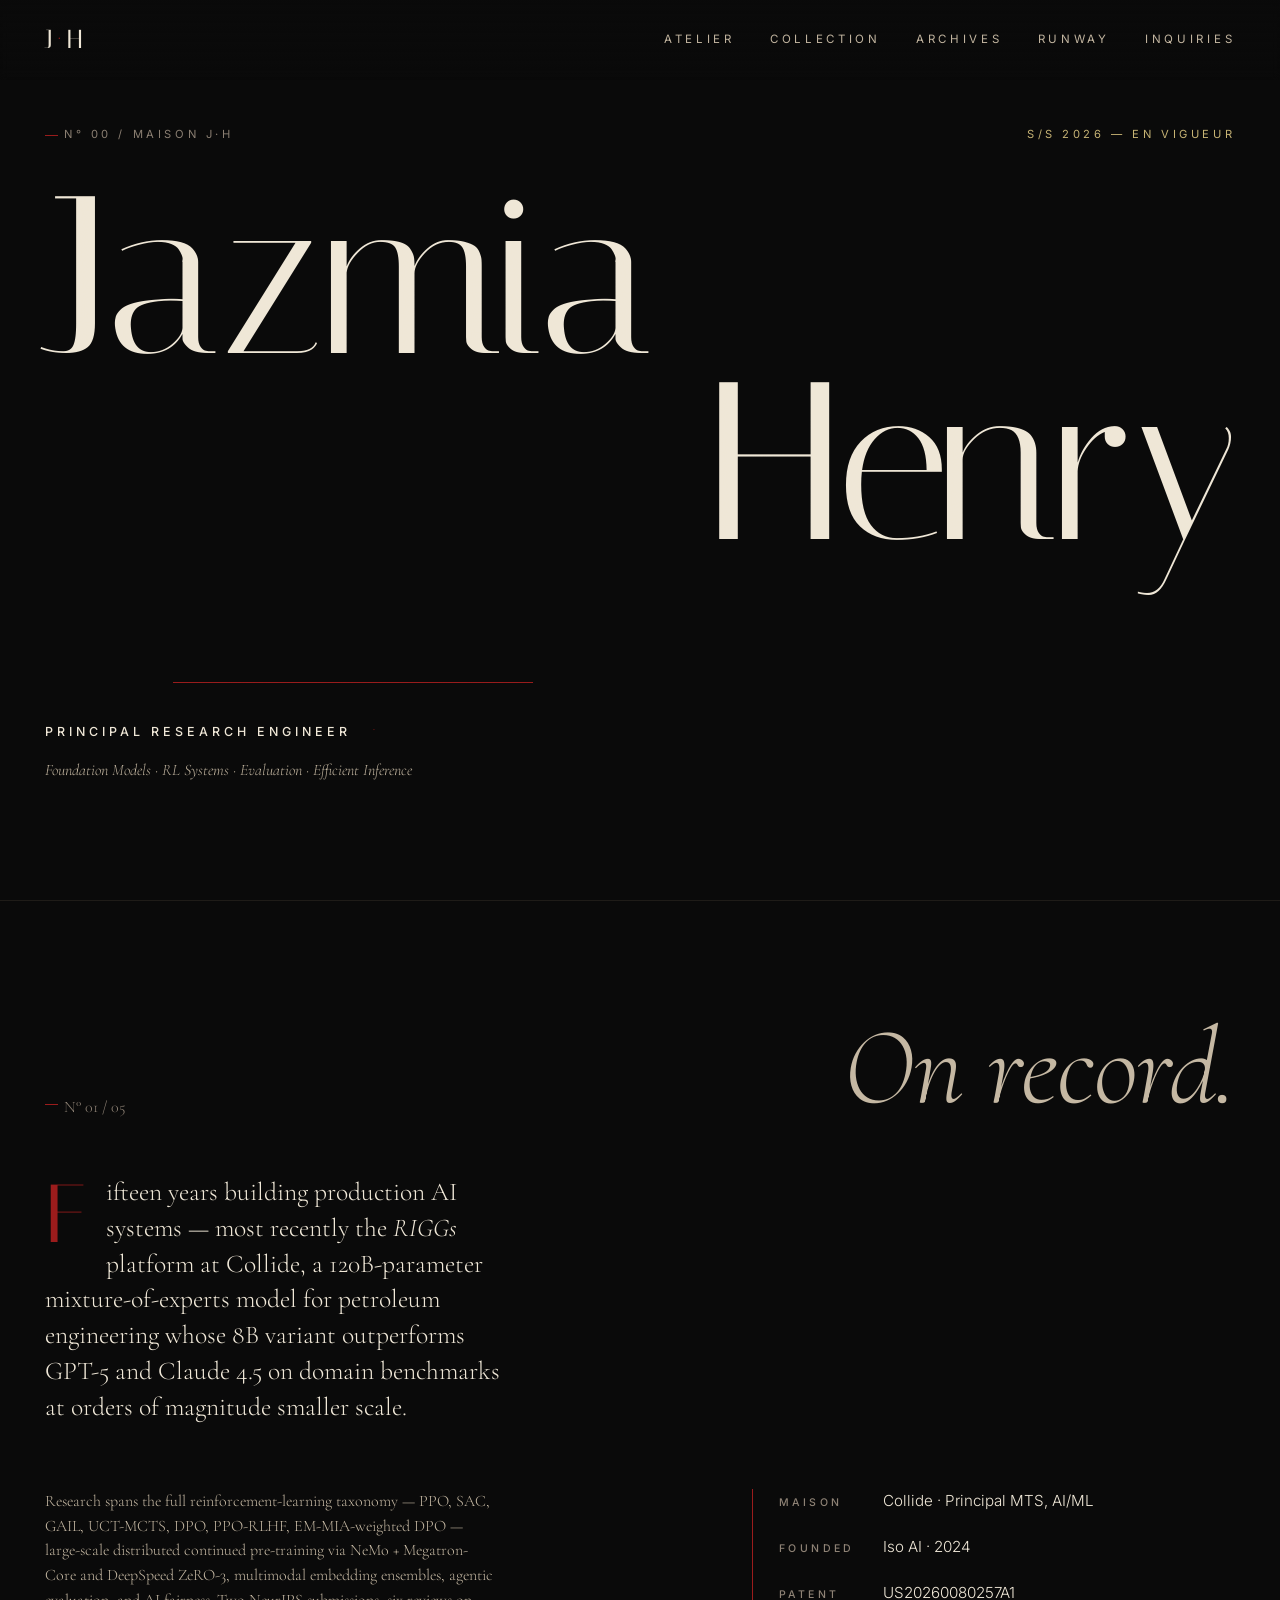
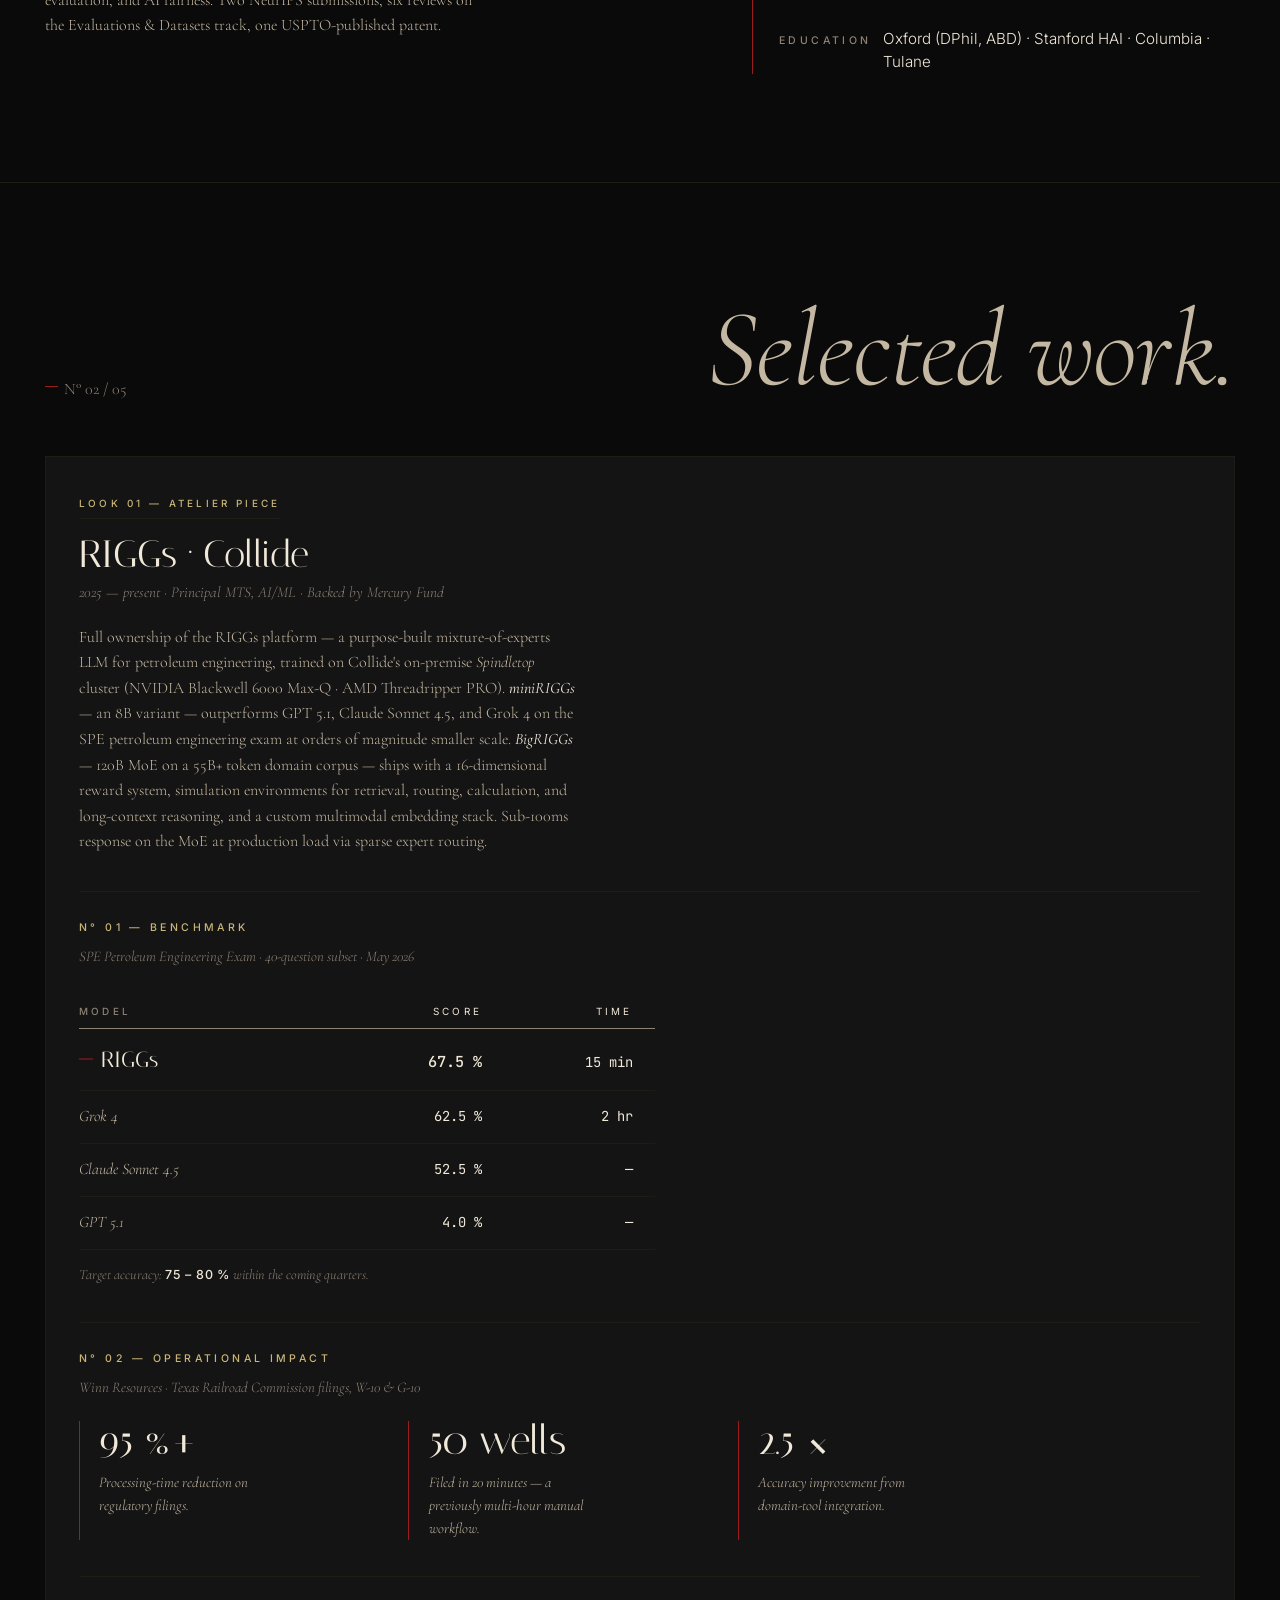
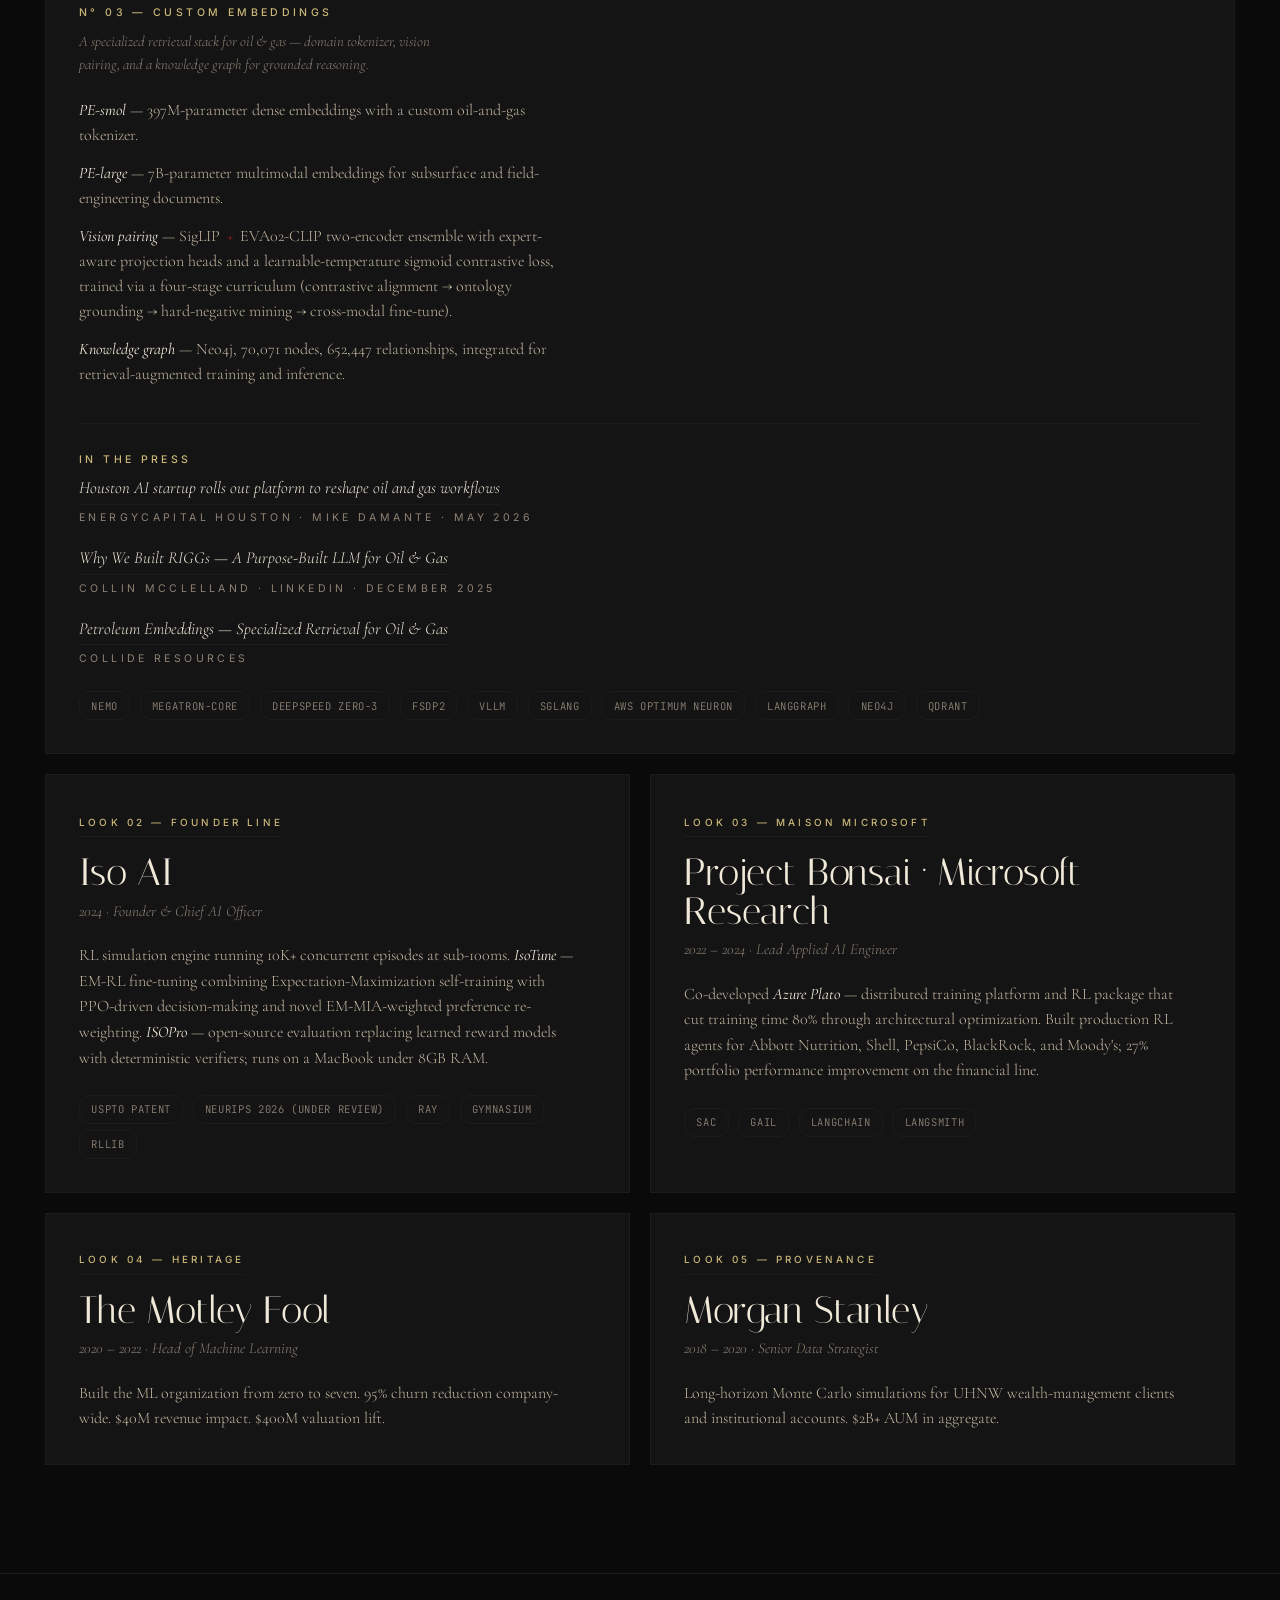
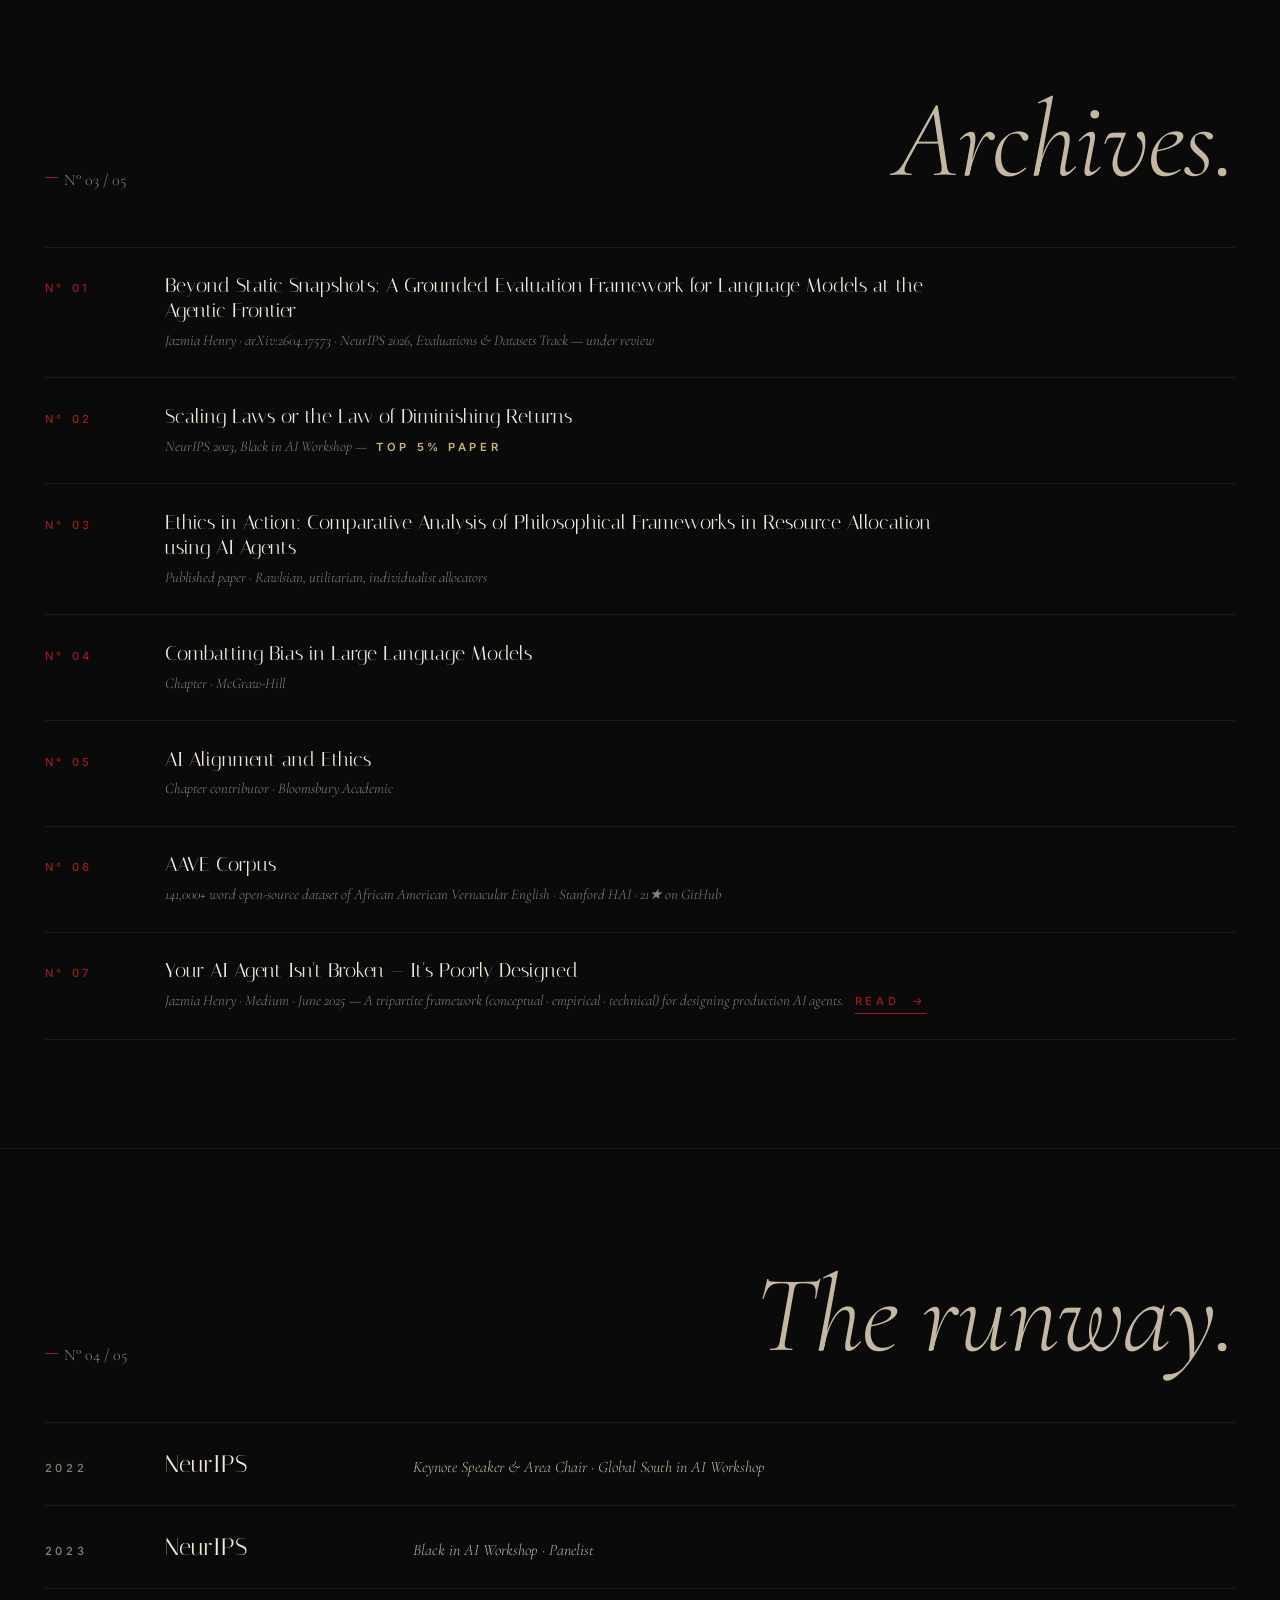
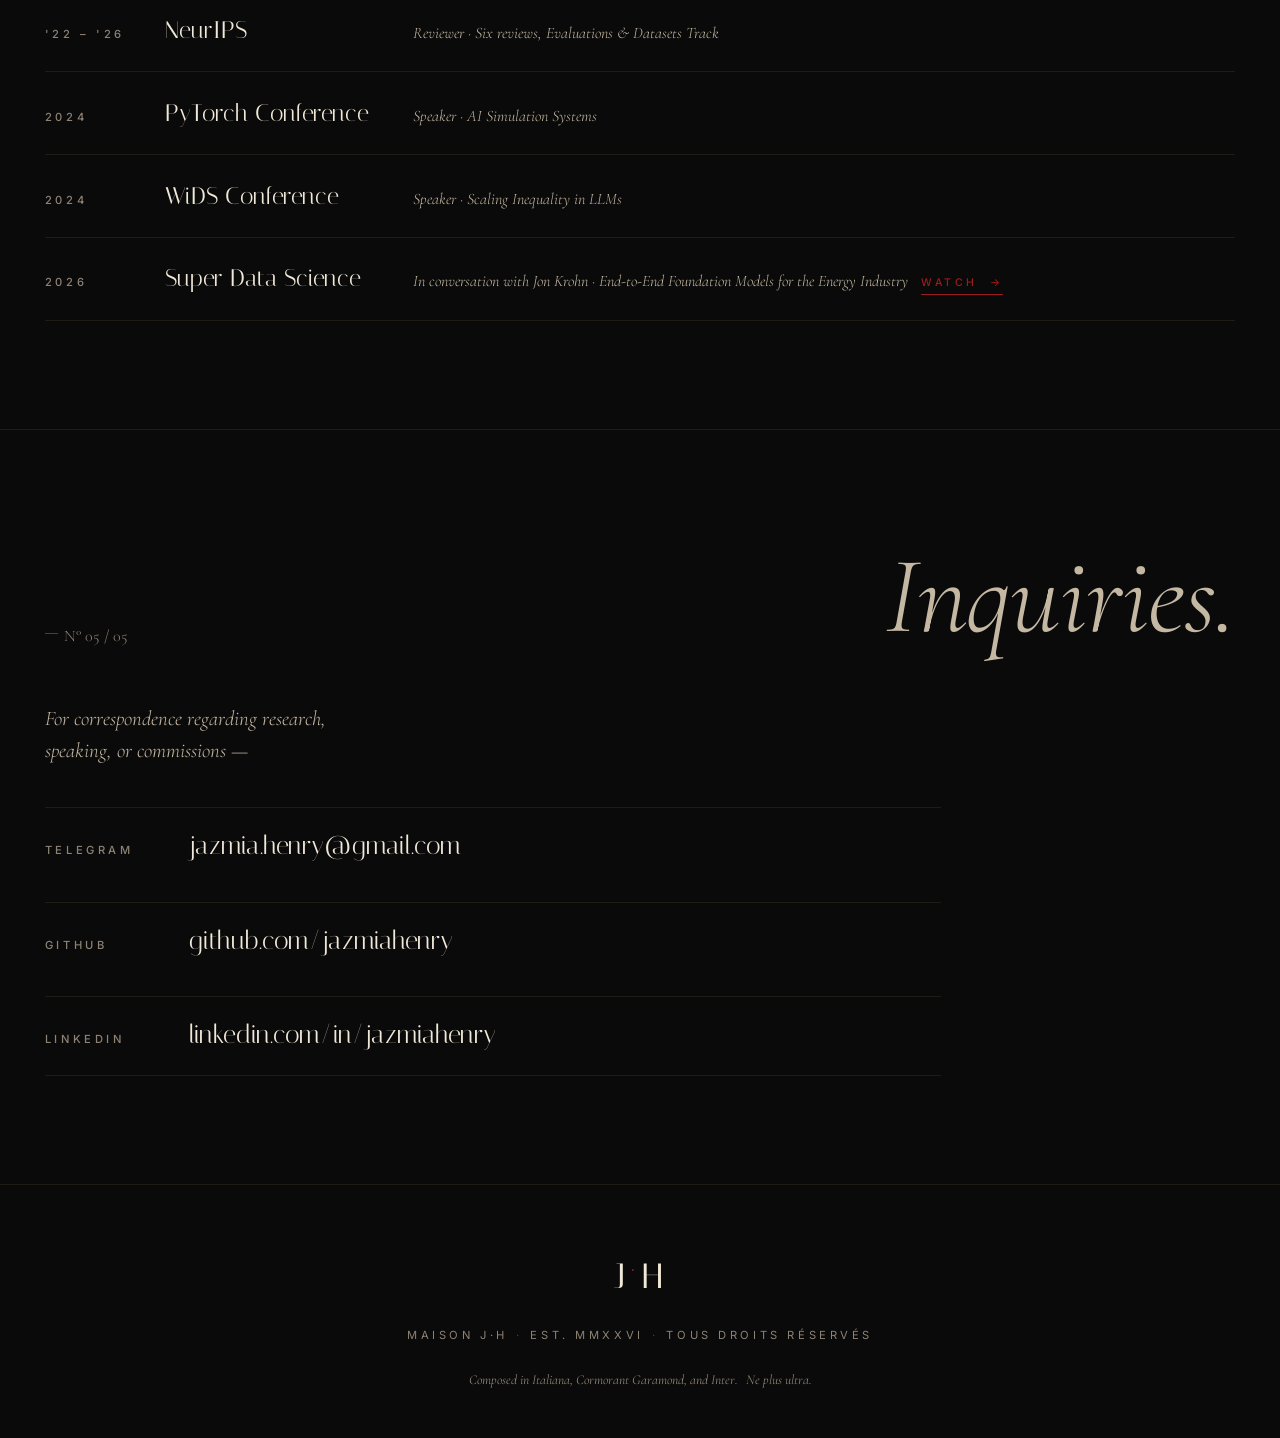
==== commit 0032c380: "Add Super Data Science podcast interview to Runway 2026 · Jon Krohn · End-to-End Foundation Models f" ====
--- a/index.html
+++ b/index.html
@@ -418,6 +418,19 @@
           <span class="runway-where">WiDS Conference</span>
           <span class="runway-what">Speaker · Scaling Inequality in LLMs</span>
         </li>
+        <li>
+          <span class="runway-when">2026</span>
+          <span class="runway-where">Super Data Science</span>
+          <span class="runway-what">
+            In conversation with Jon Krohn ·
+            <em>End-to-End Foundation Models for the Energy Industry</em>
+            <a
+              class="runway-watch"
+              href="https://www.youtube.com/watch?v=zNIb2jEmGG8"
+              target="_blank" rel="noopener"
+            >Watch &nbsp;→</a>
+          </span>
+        </li>
       </ul>
     </section>
 
--- a/style.css
+++ b/style.css
@@ -788,6 +788,28 @@
   font-style: italic;
   color: var(--bone-soft);
 }
+
+.runway-watch {
+  display: inline-block;
+  margin-left: 0.6rem;
+  font-family: var(--sans);
+  font-style: normal;
+  font-size: 0.66rem;
+  font-weight: 500;
+  text-transform: uppercase;
+  letter-spacing: var(--letter-loose);
+  color: var(--crimson);
+  border-bottom: var(--hair) solid var(--crimson);
+  padding-bottom: 0.12rem;
+  transition: color 240ms var(--tx-fade), border-bottom-color 240ms var(--tx-fade);
+}
+
+.runway-watch:hover {
+  color: var(--bone);
+  border-bottom-color: var(--bone);
+}
+
+.runway-list li:hover .runway-watch { color: inherit; }
 
 /* ━━━━━━━━━━━━━━━━━━━━━━━━━━━━━━━━━━━━━━━━━━━━━━━━━━━━━━━━━━━━━━━━━━━━
    N° 05 — inquiries
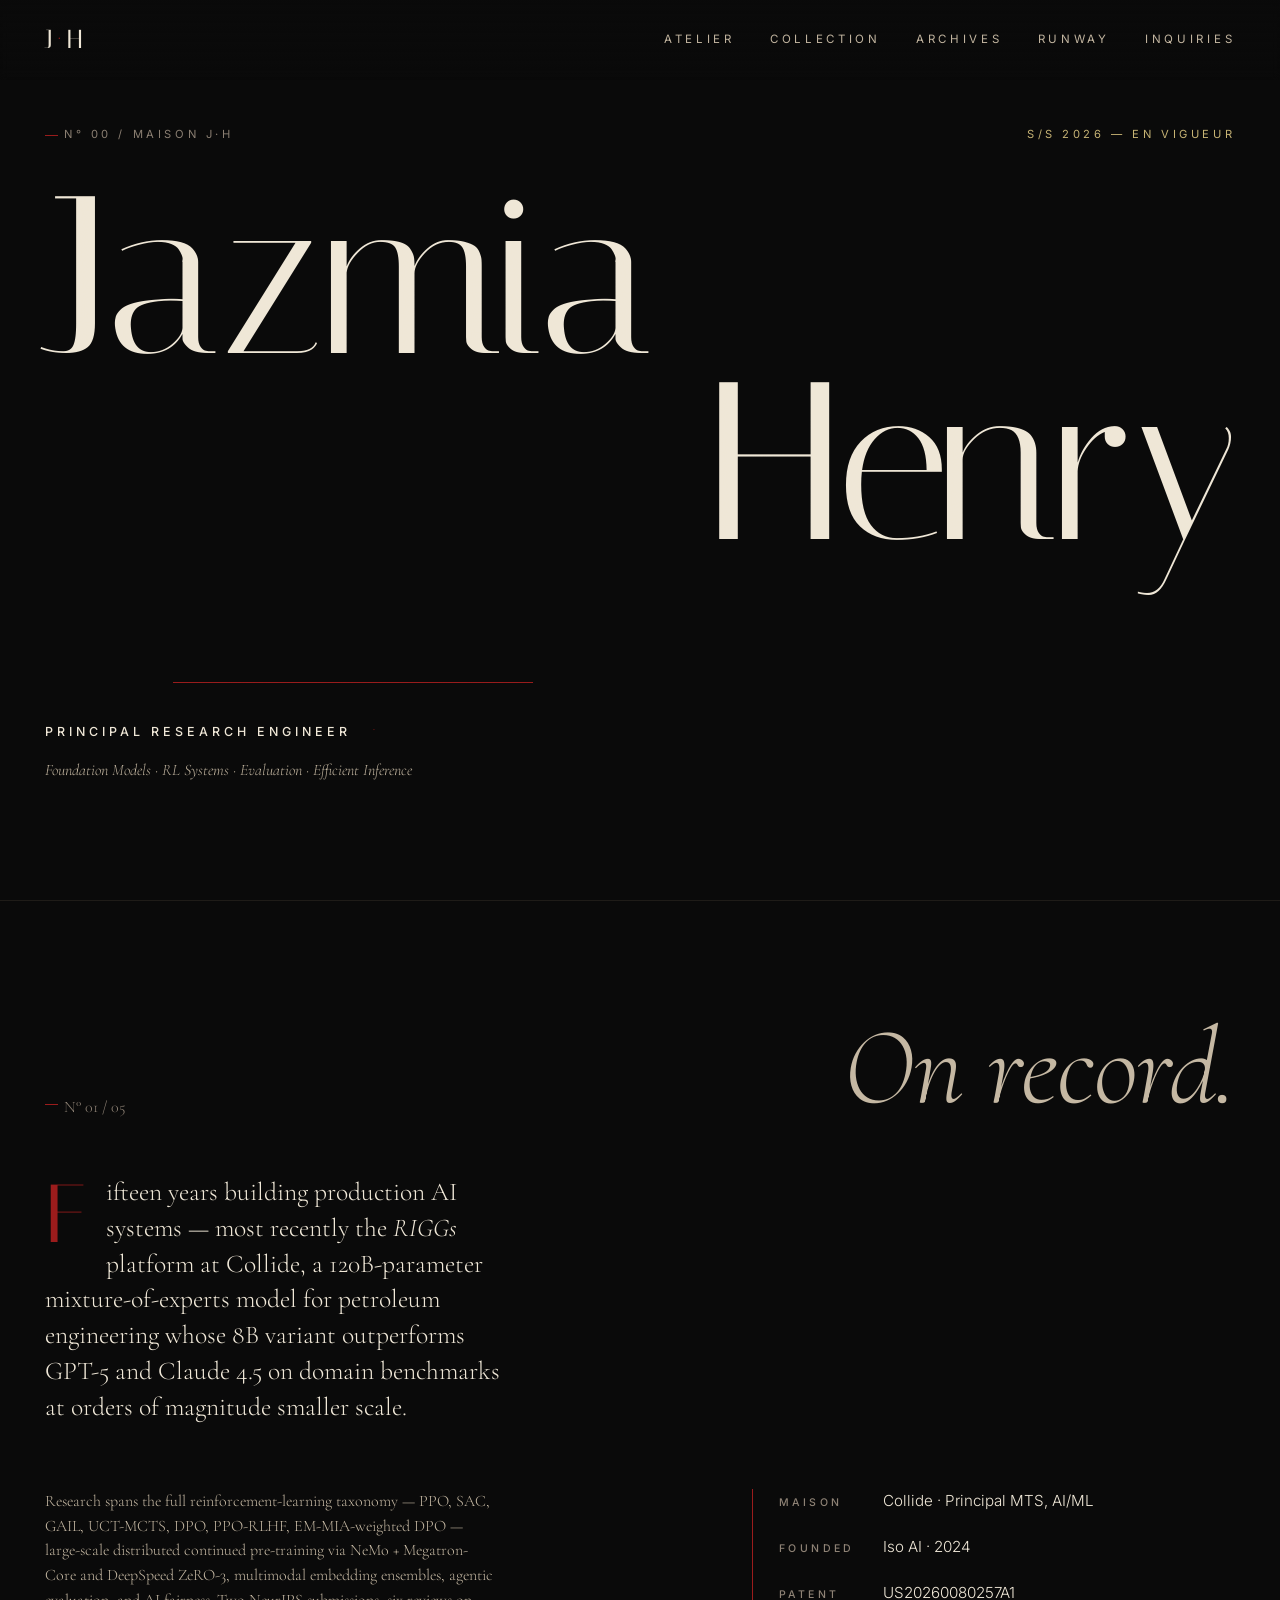
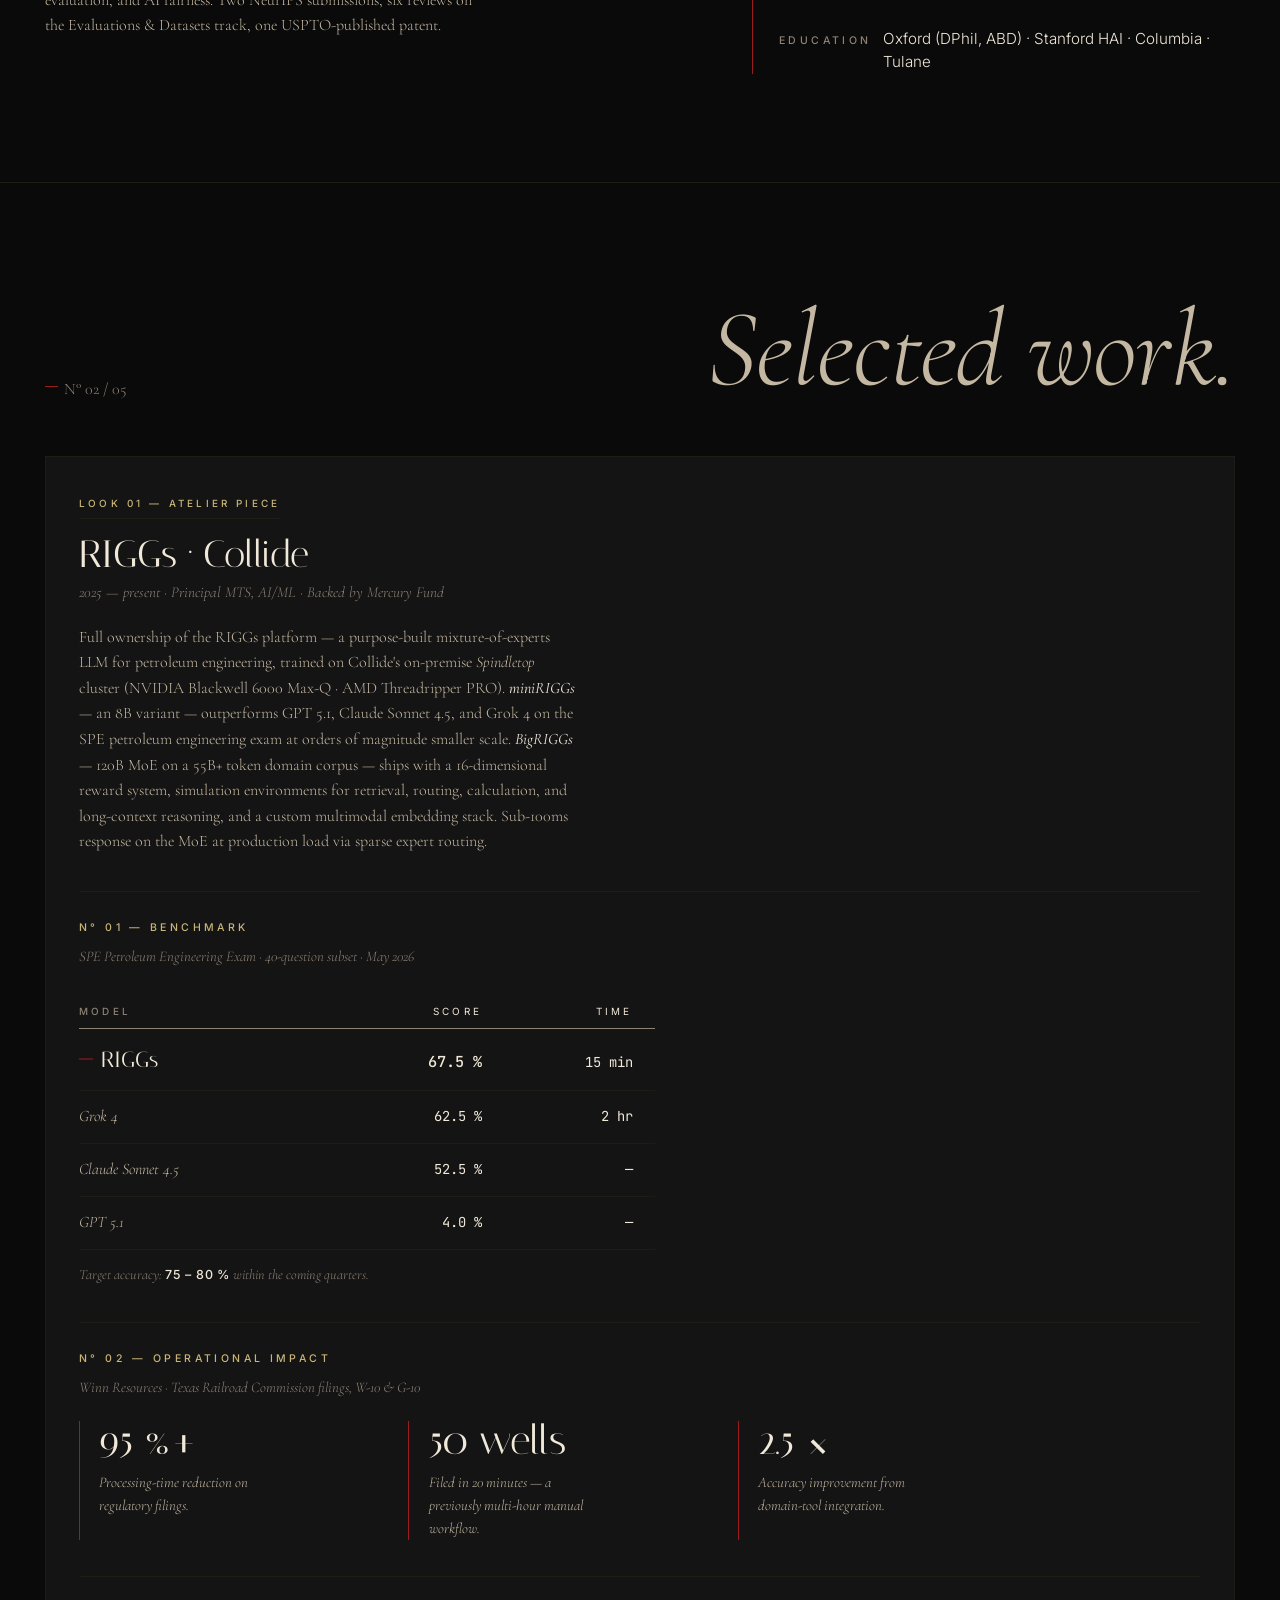
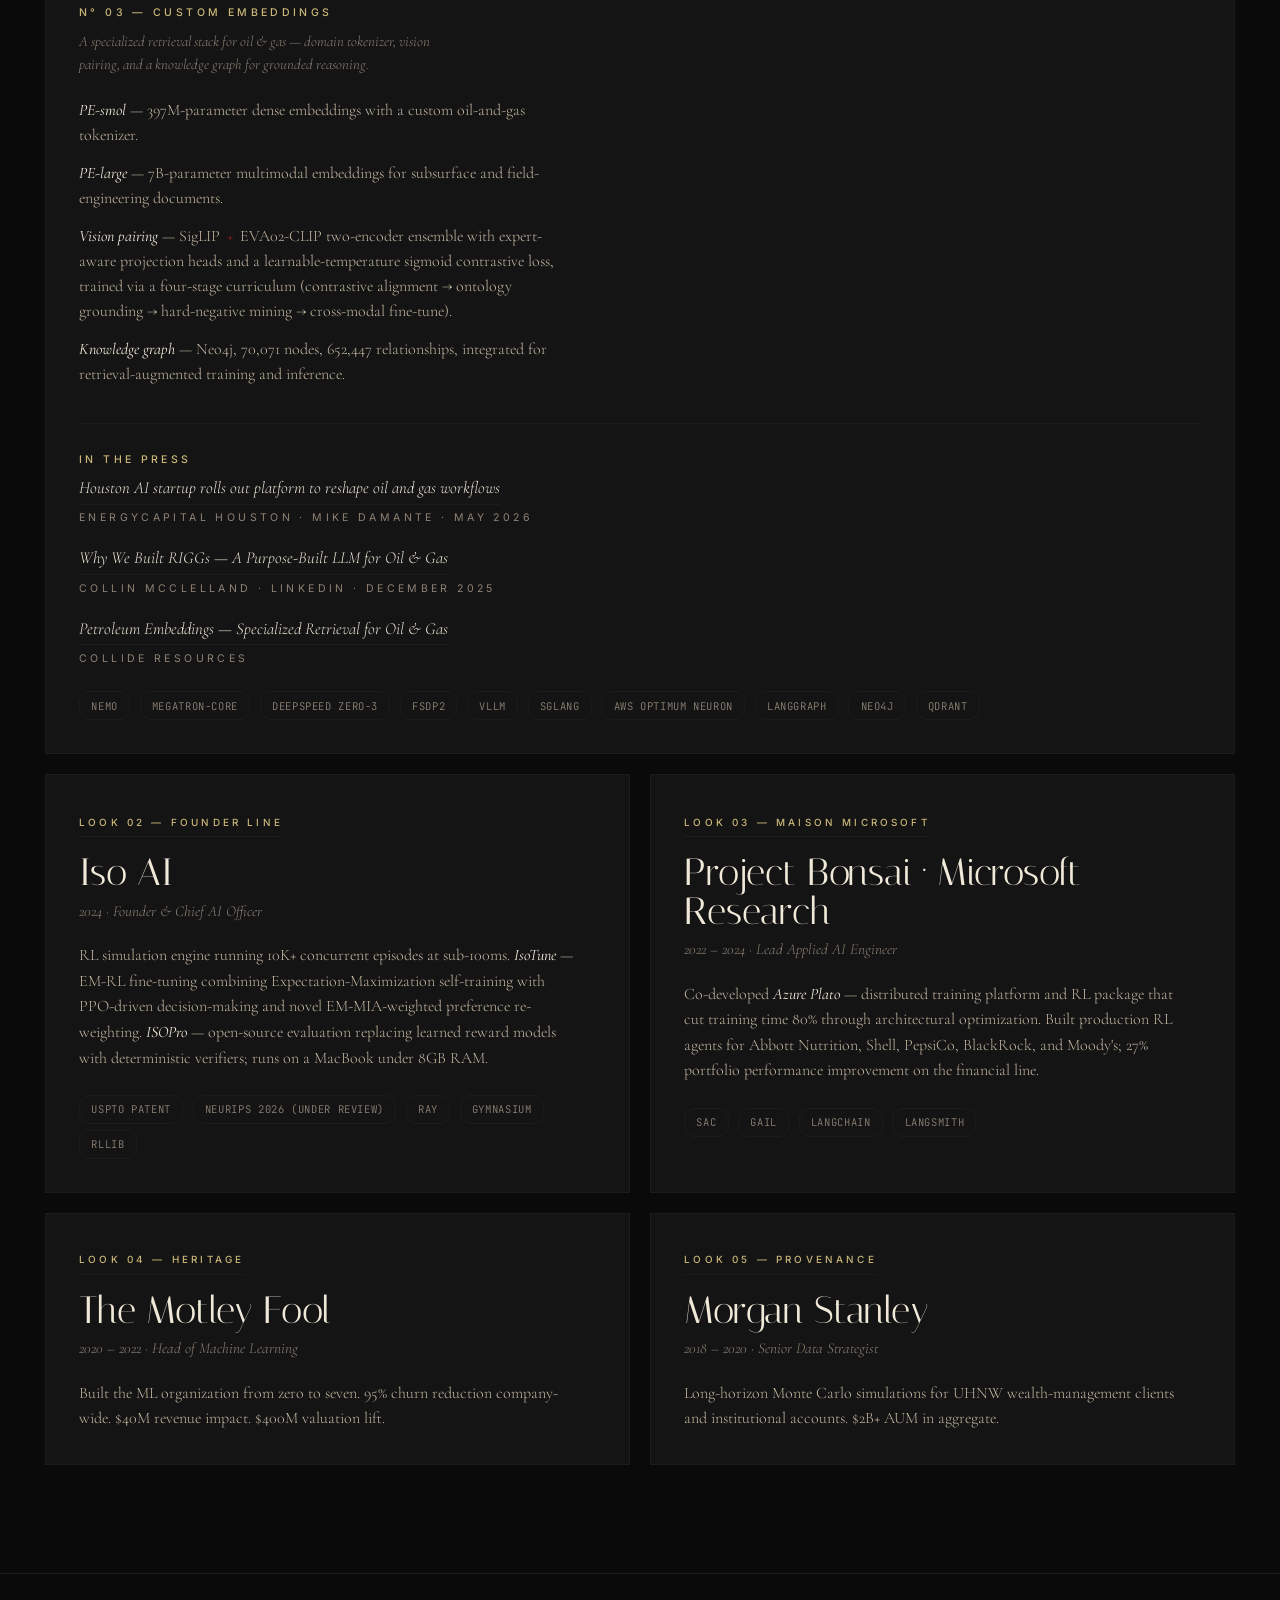
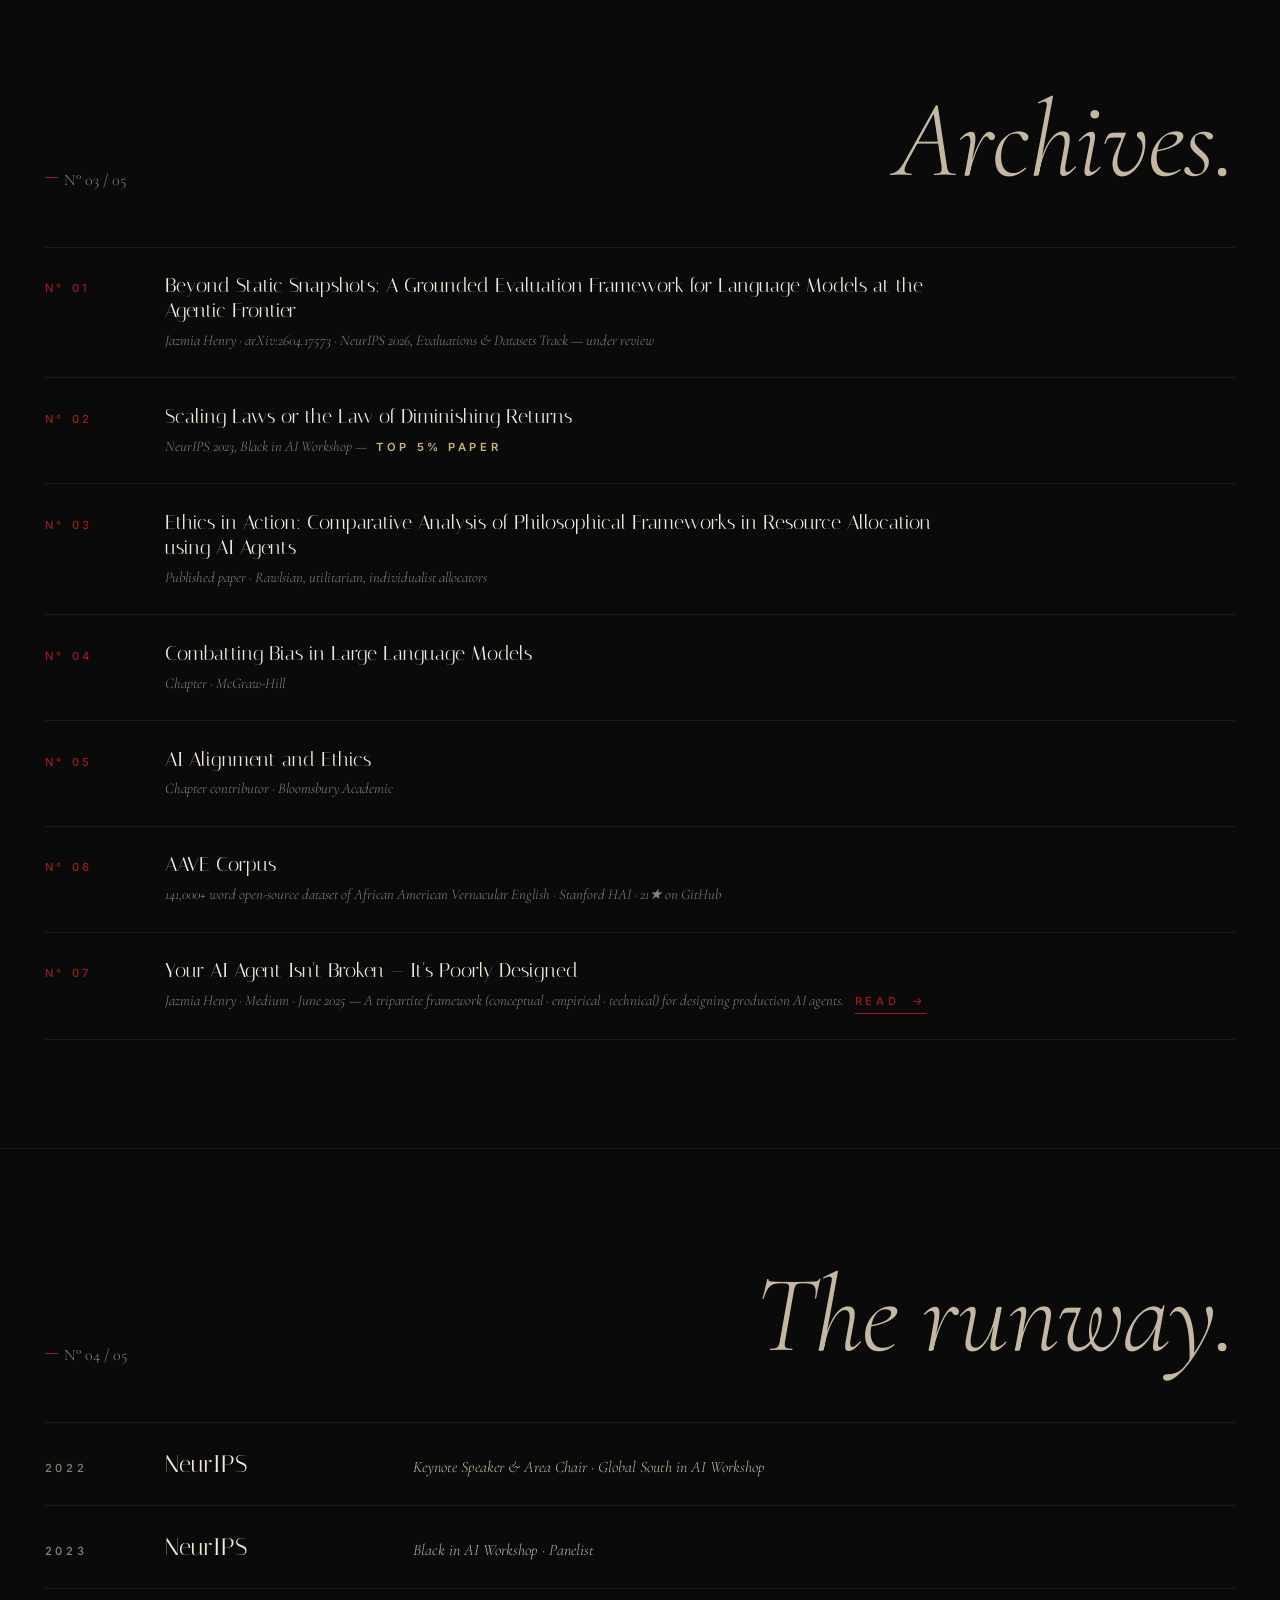
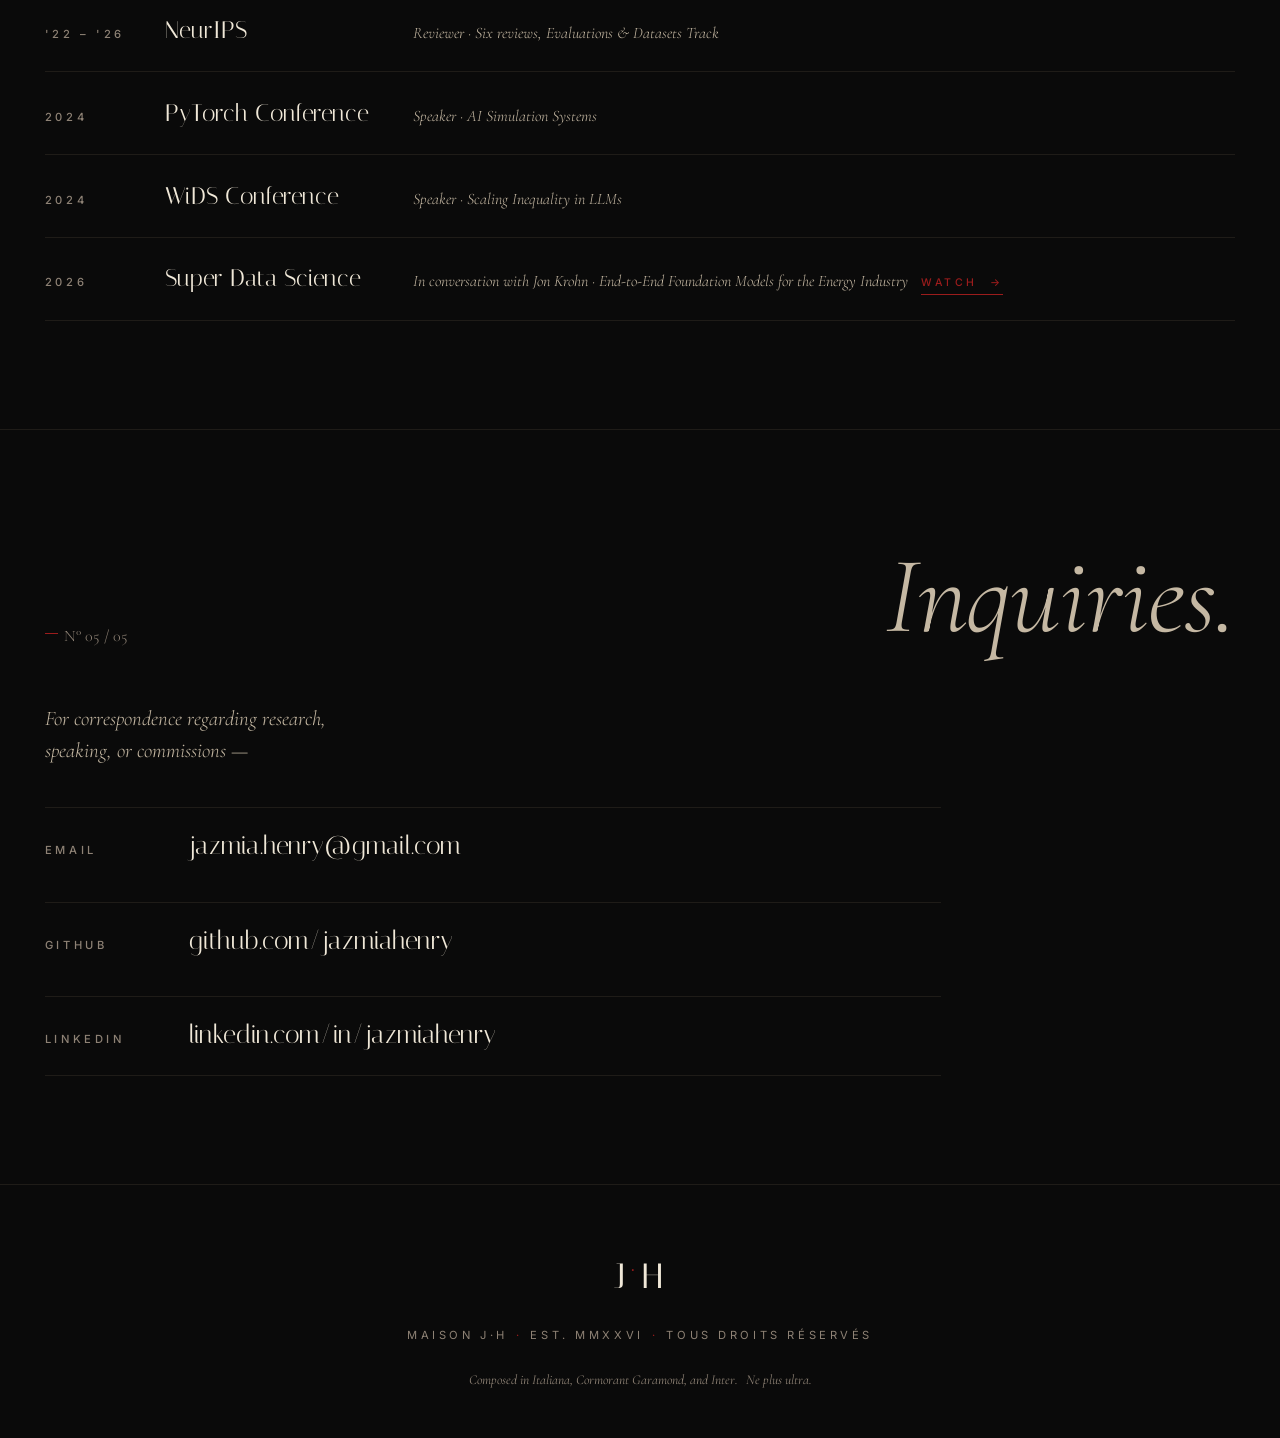
==== commit 01c23202: "Inquiries: relabel 'Telegram' as 'Email'" ====
--- a/index.html
+++ b/index.html
@@ -447,7 +447,7 @@
         </p>
         <ul class="contact-list">
           <li>
-            <span class="contact-label">Telegram</span>
+            <span class="contact-label">Email</span>
             <a href="mailto:jazmia.henry@gmail.com">jazmia.henry@gmail.com</a>
           </li>
           <li>
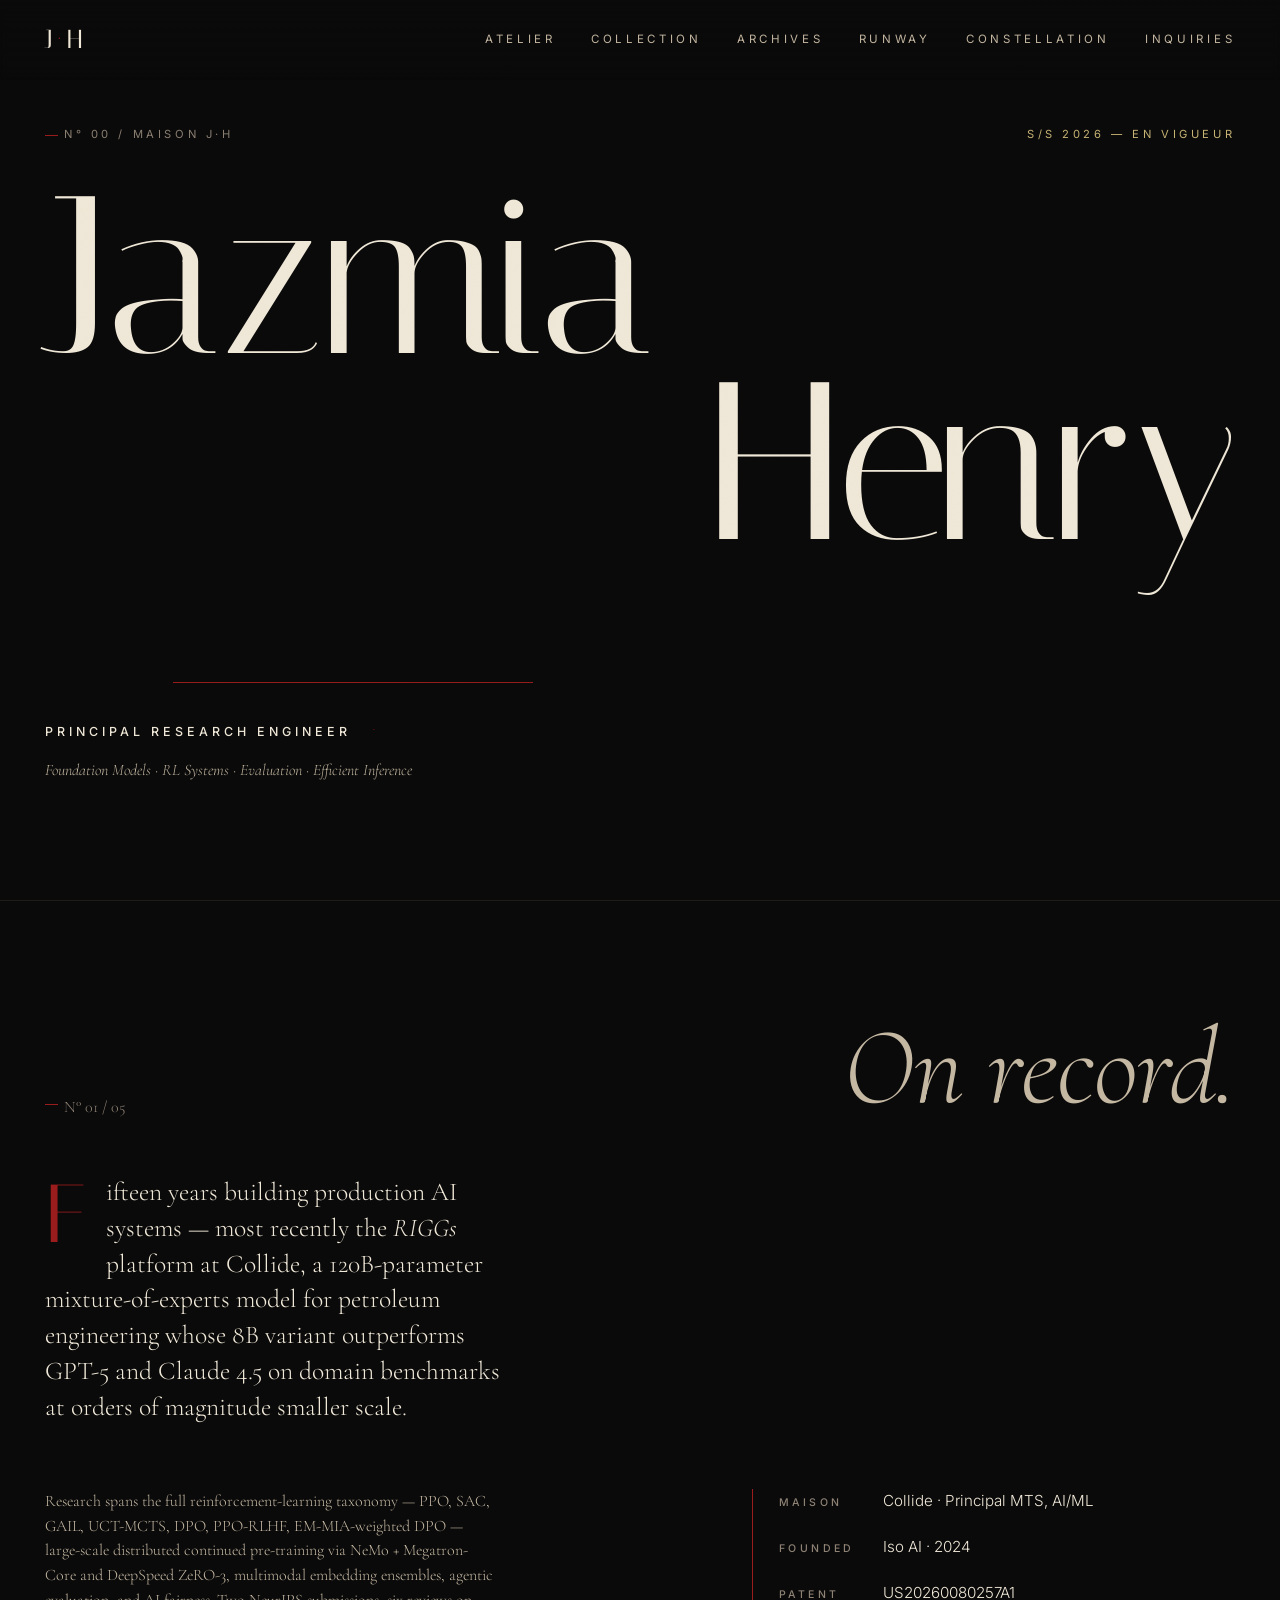
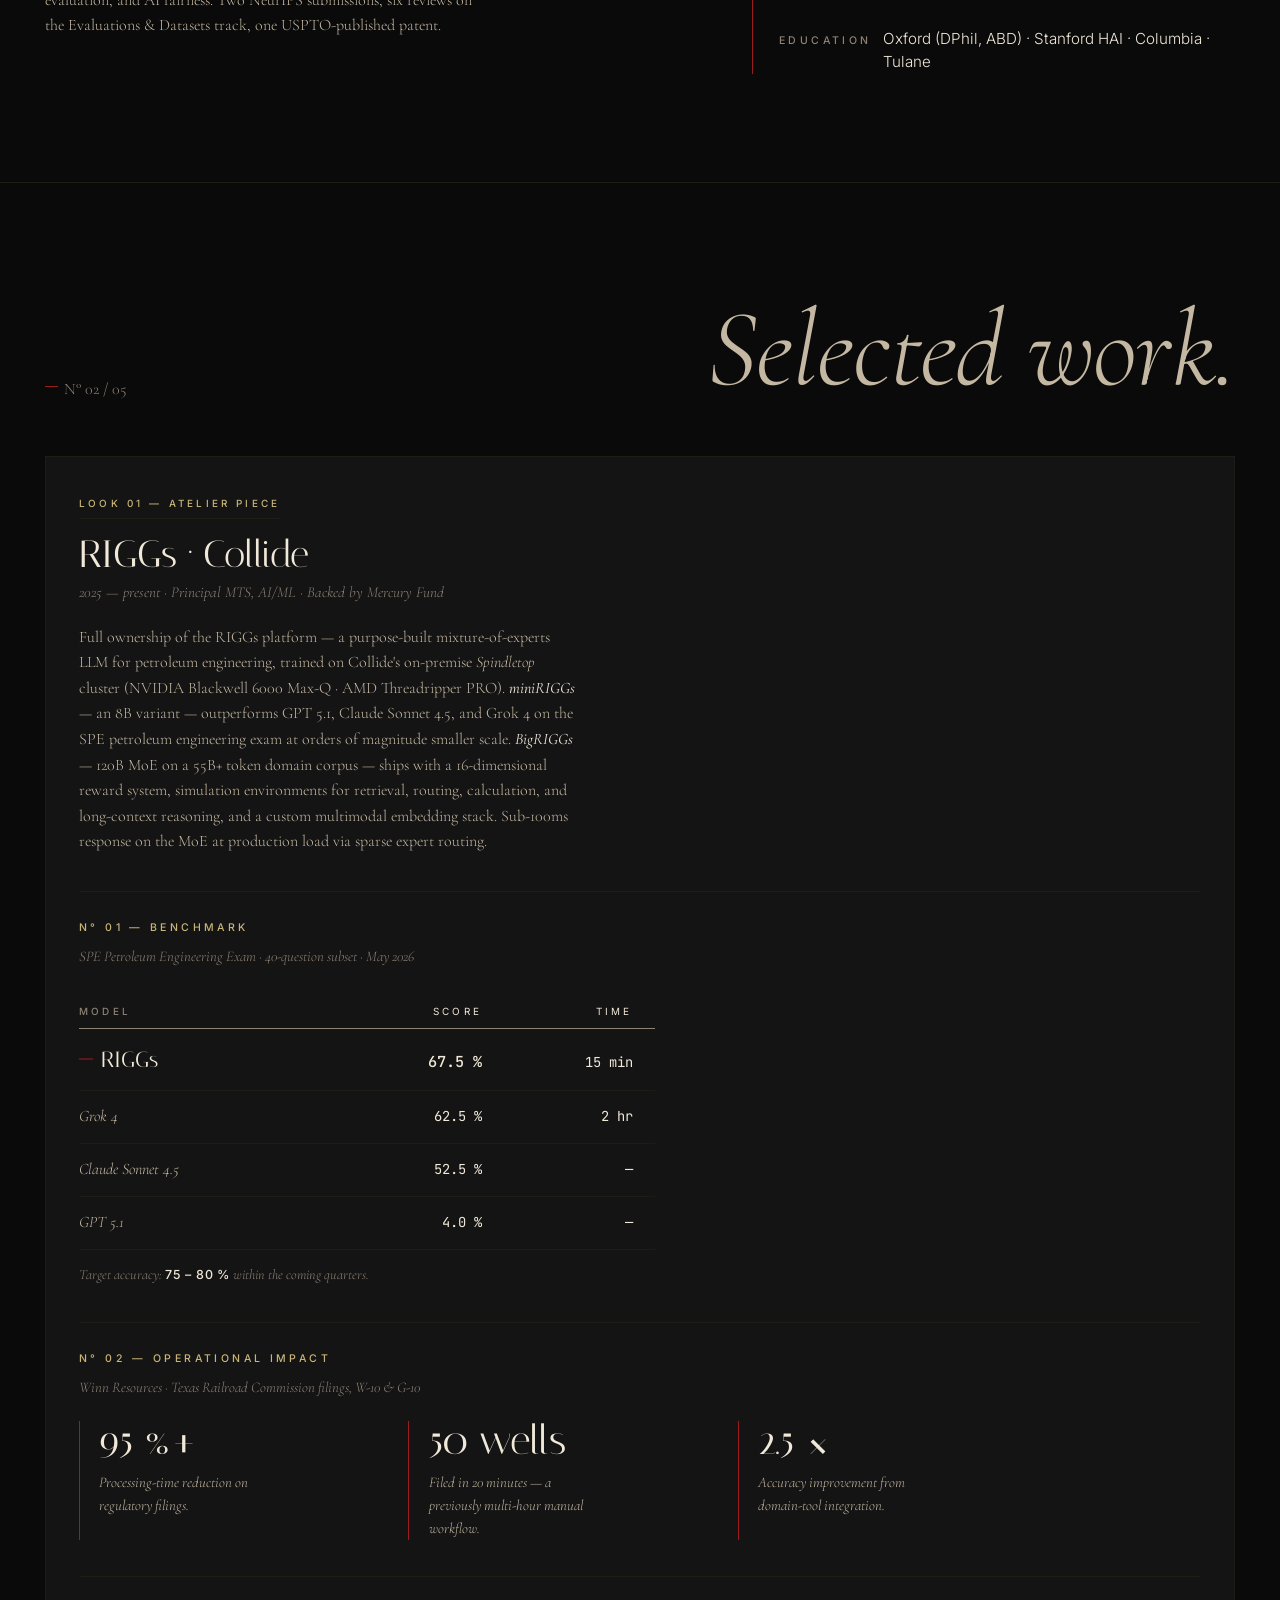
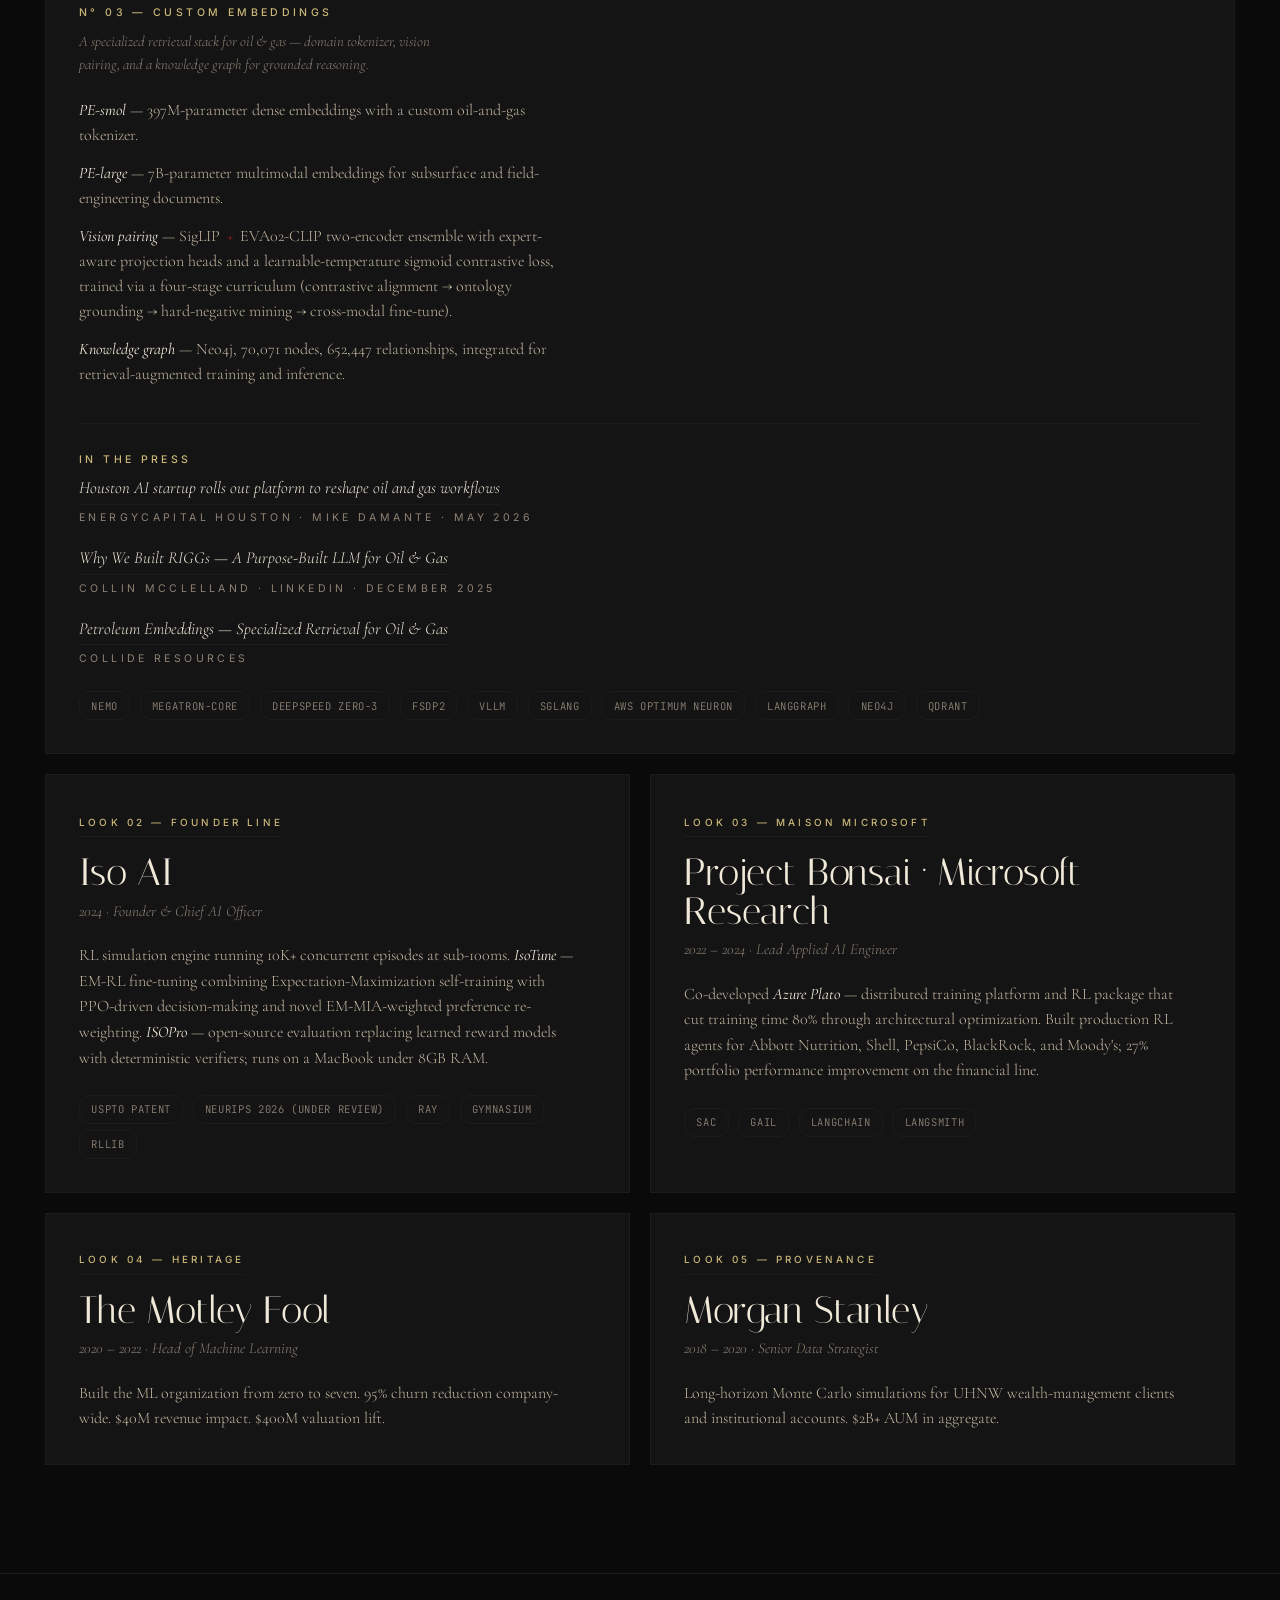
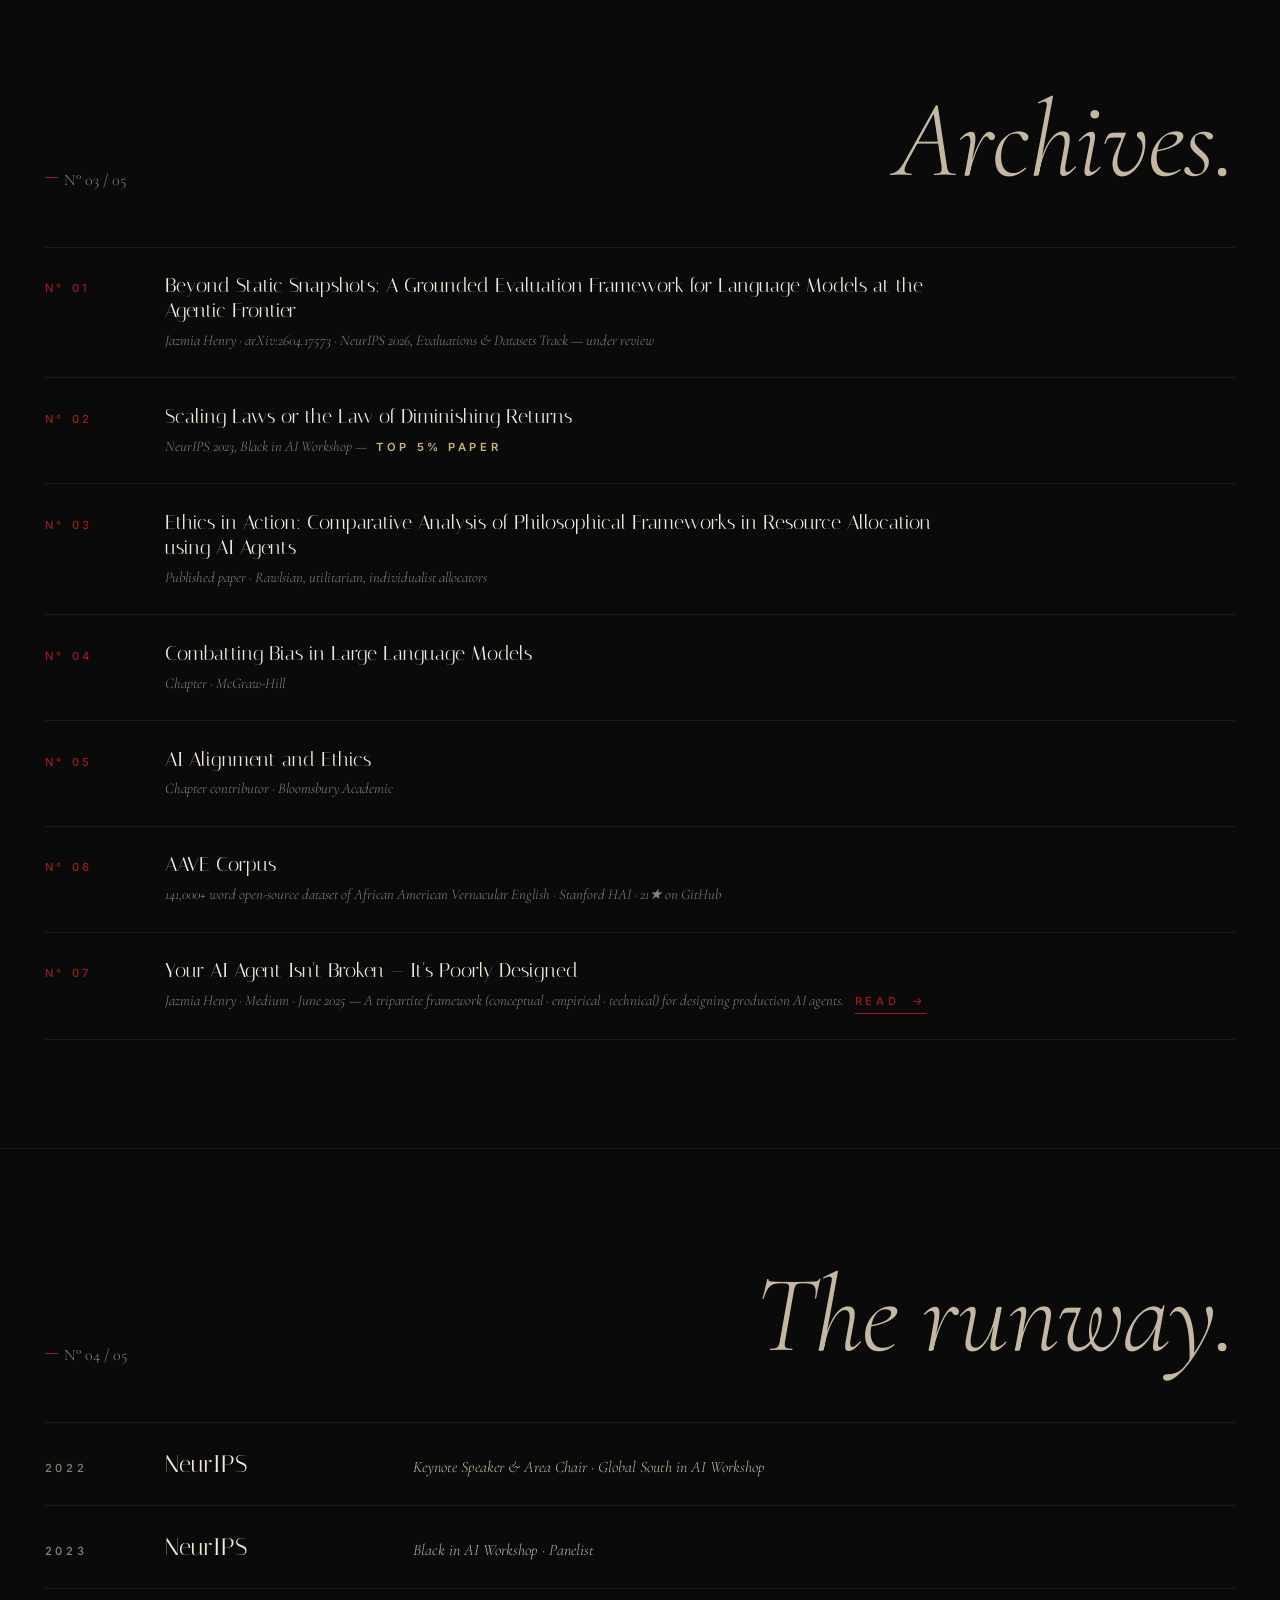
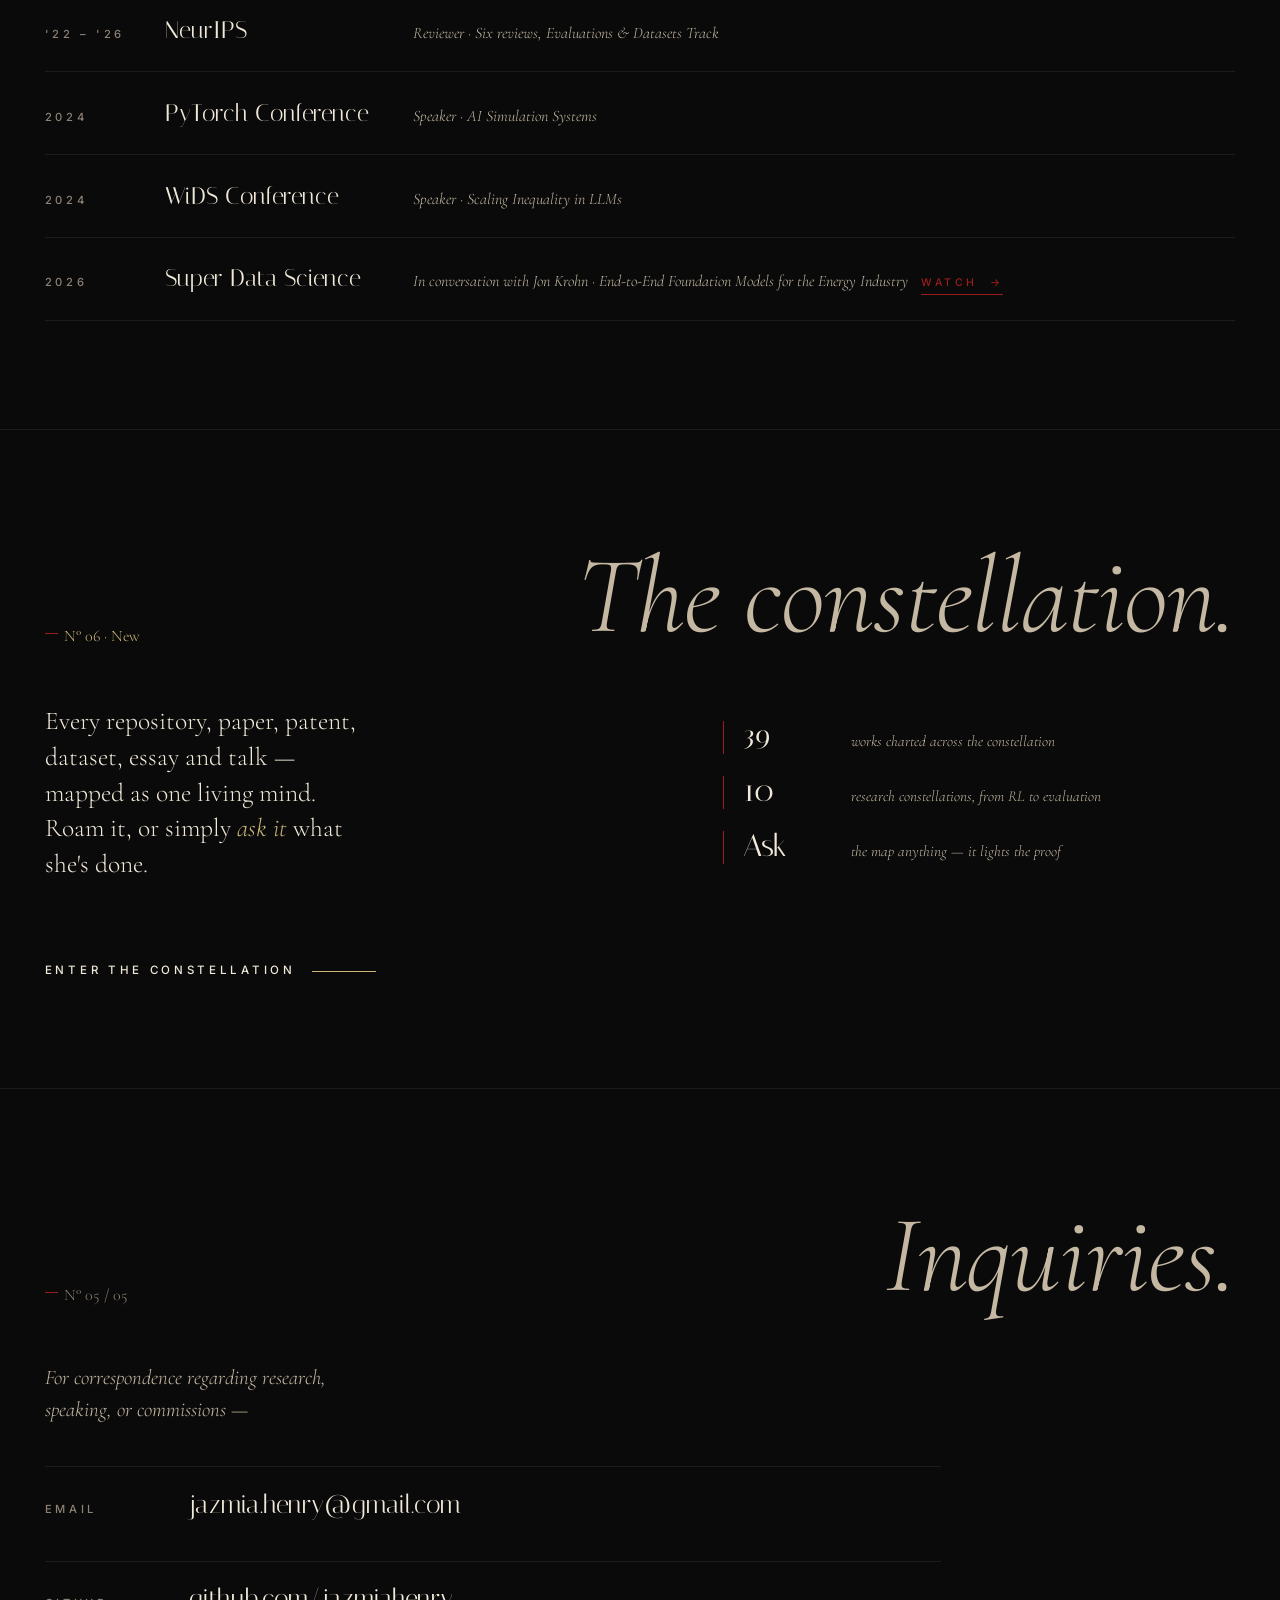
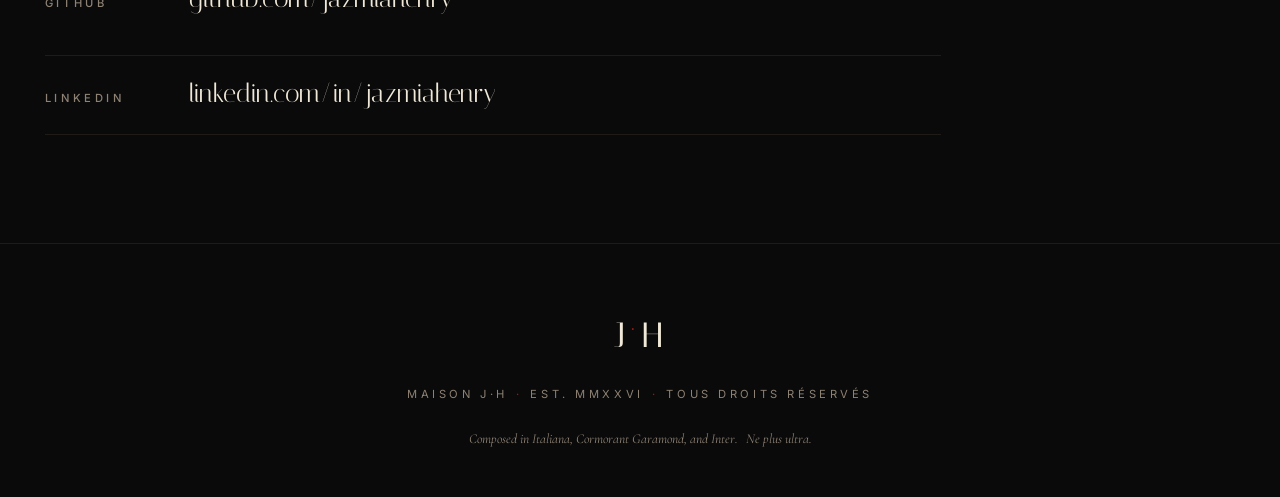
==== commit 7a447678: "Add The Constellation: interactive work graph, ask-the-map Q&A, and passphrase-gated recruiter brief" ====
--- a/index.html
+++ b/index.html
@@ -31,6 +31,7 @@
       <a href="#collection">Collection</a>
       <a href="#archives">Archives</a>
       <a href="#runway">Runway</a>
+      <a href="constellation.html">Constellation</a>
       <a href="#inquiries">Inquiries</a>
     </nav>
     <button class="nav-toggle" aria-label="Open menu" aria-expanded="false">
@@ -434,6 +435,30 @@
       </ul>
     </section>
 
+    <!-- ━━━━━━━━━━━━━━━━━━━━━━━━━━━━━━━━━━━━ N° 06 — CONSTELLATION -->
+    <section id="constellation-invite" class="section constellation-invite" aria-labelledby="constellation-invite-title">
+      <div class="section-head">
+        <span class="serial">N° 06 · New</span>
+        <h2 id="constellation-invite-title" class="section-title"><em>The constellation.</em></h2>
+      </div>
+
+      <div class="invite-body">
+        <p class="invite-lede">
+          Every repository, paper, patent, dataset, essay and talk — mapped as
+          one living mind. Roam it, or simply <em>ask it</em> what she's done.
+        </p>
+        <ul class="invite-facts">
+          <li><span class="invite-num">39</span><span class="invite-label">works charted across the constellation</span></li>
+          <li><span class="invite-num">10</span><span class="invite-label">research constellations, from RL to evaluation</span></li>
+          <li><span class="invite-num">Ask</span><span class="invite-label">the map anything — it lights the proof</span></li>
+        </ul>
+        <a class="invite-cta" href="constellation.html">
+          <span>Enter the constellation</span>
+          <span class="invite-cta-line" aria-hidden="true"></span>
+        </a>
+      </div>
+    </section>
+
     <!-- ━━━━━━━━━━━━━━━━━━━━━━━━━━━━━━━━━━━━ N° 05 — INQUIRIES -->
     <section id="inquiries" class="section inquiries" aria-labelledby="inquiries-title">
       <div class="section-head">
--- a/style.css
+++ b/style.css
@@ -863,6 +863,78 @@
 }
 
 .contact-list a:hover { color: var(--crimson); border-bottom-color: var(--crimson); }
+
+/* ━━━━━━━━━━━━━━━━━━━━━━━━━━━━━━━━━━━━━━━━━━━━━━━━━━━━━━━━━━━━━━━━━━━━
+   N° 06 — constellation invitation
+   ━━━━━━━━━━━━━━━━━━━━━━━━━━━━━━━━━━━━━━━━━━━━━━━━━━━━━━━━━━━━━━━━━━━━ */
+
+.constellation-invite .section-head .serial { color: var(--champagne); }
+
+.invite-body {
+  display: grid;
+  grid-template-columns: minmax(0, 1.2fr) minmax(0, 1fr);
+  gap: clamp(2rem, 5vw, 5rem);
+  align-items: center;
+}
+
+.invite-lede {
+  font-family: var(--serif);
+  font-size: clamp(1.4rem, 2vw, 2rem);
+  line-height: 1.4;
+  font-weight: 300;
+  color: var(--bone);
+  max-width: 26ch;
+}
+.invite-lede em { font-style: italic; color: var(--champagne); }
+
+.invite-facts { list-style: none; display: flex; flex-direction: column; gap: 1.4rem; }
+.invite-facts li {
+  display: grid;
+  grid-template-columns: 5.5rem 1fr;
+  gap: 1.2rem;
+  align-items: baseline;
+  padding-left: 1.2rem;
+  border-left: var(--hair) solid var(--crimson);
+}
+.invite-num {
+  font-family: var(--display);
+  font-size: clamp(1.6rem, 2.4vw, 2.4rem);
+  line-height: 0.95;
+  color: var(--bone);
+}
+.invite-label {
+  font-family: var(--serif);
+  font-style: italic;
+  font-size: 0.95rem;
+  color: var(--bone-soft);
+}
+
+.invite-cta {
+  grid-column: 1 / -1;
+  display: inline-flex;
+  align-items: center;
+  gap: 1rem;
+  margin-top: 1rem;
+  font-family: var(--sans);
+  font-size: 0.72rem;
+  font-weight: 500;
+  text-transform: uppercase;
+  letter-spacing: var(--letter-loose);
+  color: var(--bone);
+  width: fit-content;
+}
+.invite-cta-line {
+  display: inline-block;
+  width: 4rem; height: var(--hair);
+  background: var(--champagne);
+  transition: width 360ms var(--tx-fade), background 360ms var(--tx-fade);
+}
+.invite-cta:hover { color: var(--champagne); }
+.invite-cta:hover .invite-cta-line { width: 7rem; background: var(--crimson); }
+
+@media (max-width: 720px) {
+  .invite-body { grid-template-columns: 1fr; }
+}
 
 /* ━━━━━━━━━━━━━━━━━━━━━━━━━━━━━━━━━━━━━━━━━━━━━━━━━━━━━━━━━━━━━━━━━━━━
    footer
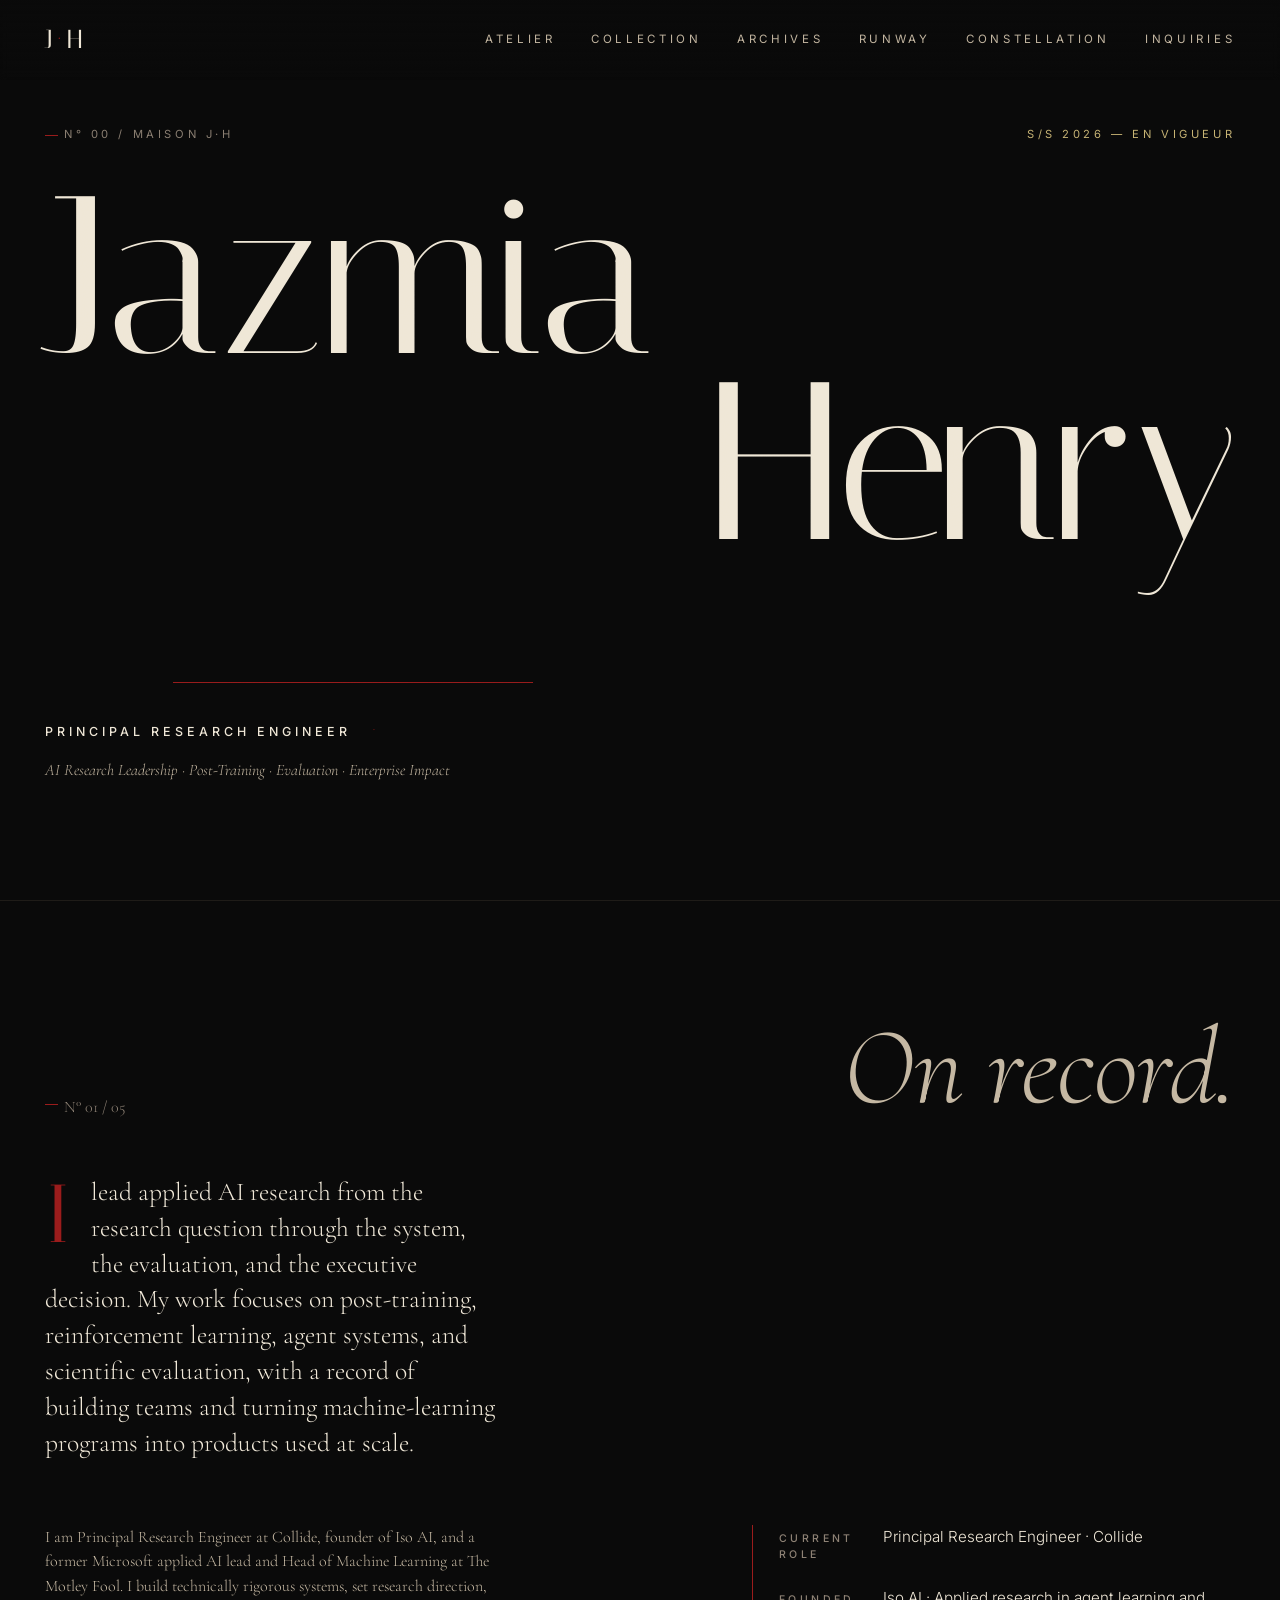
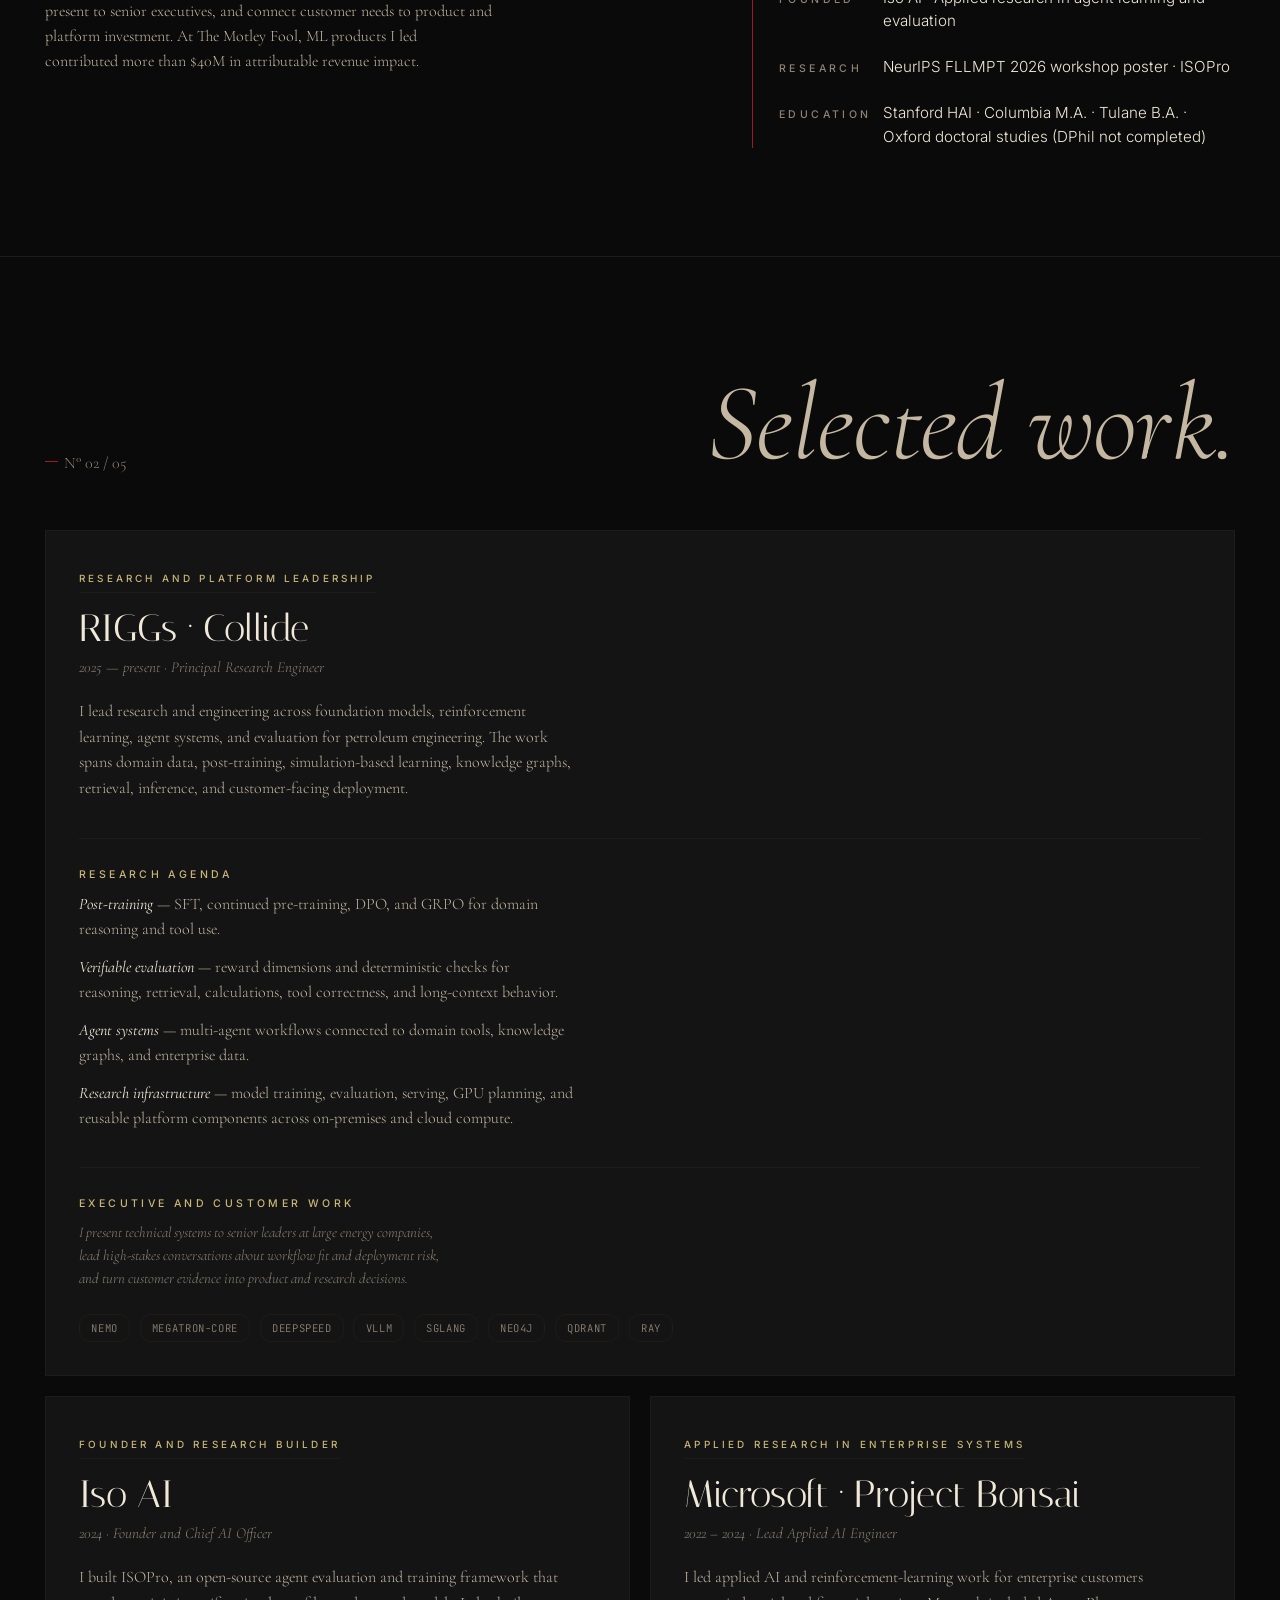
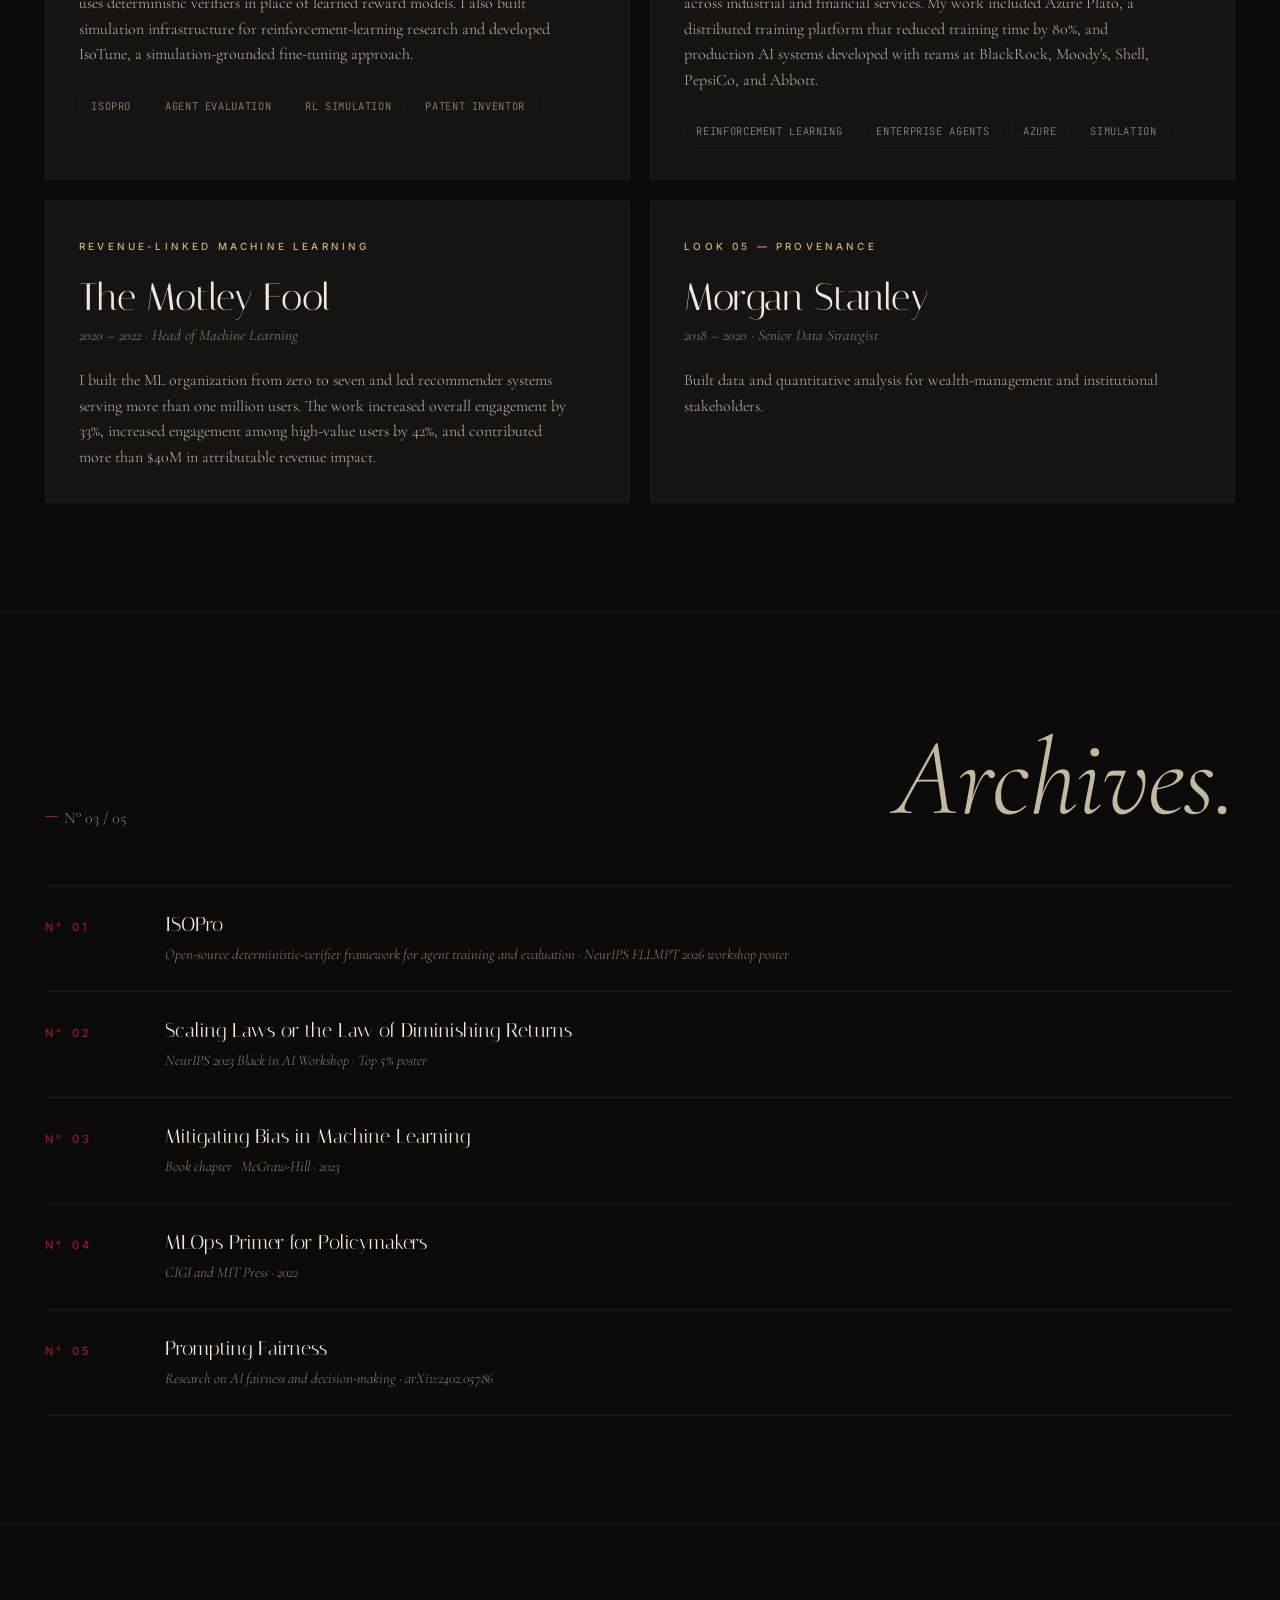
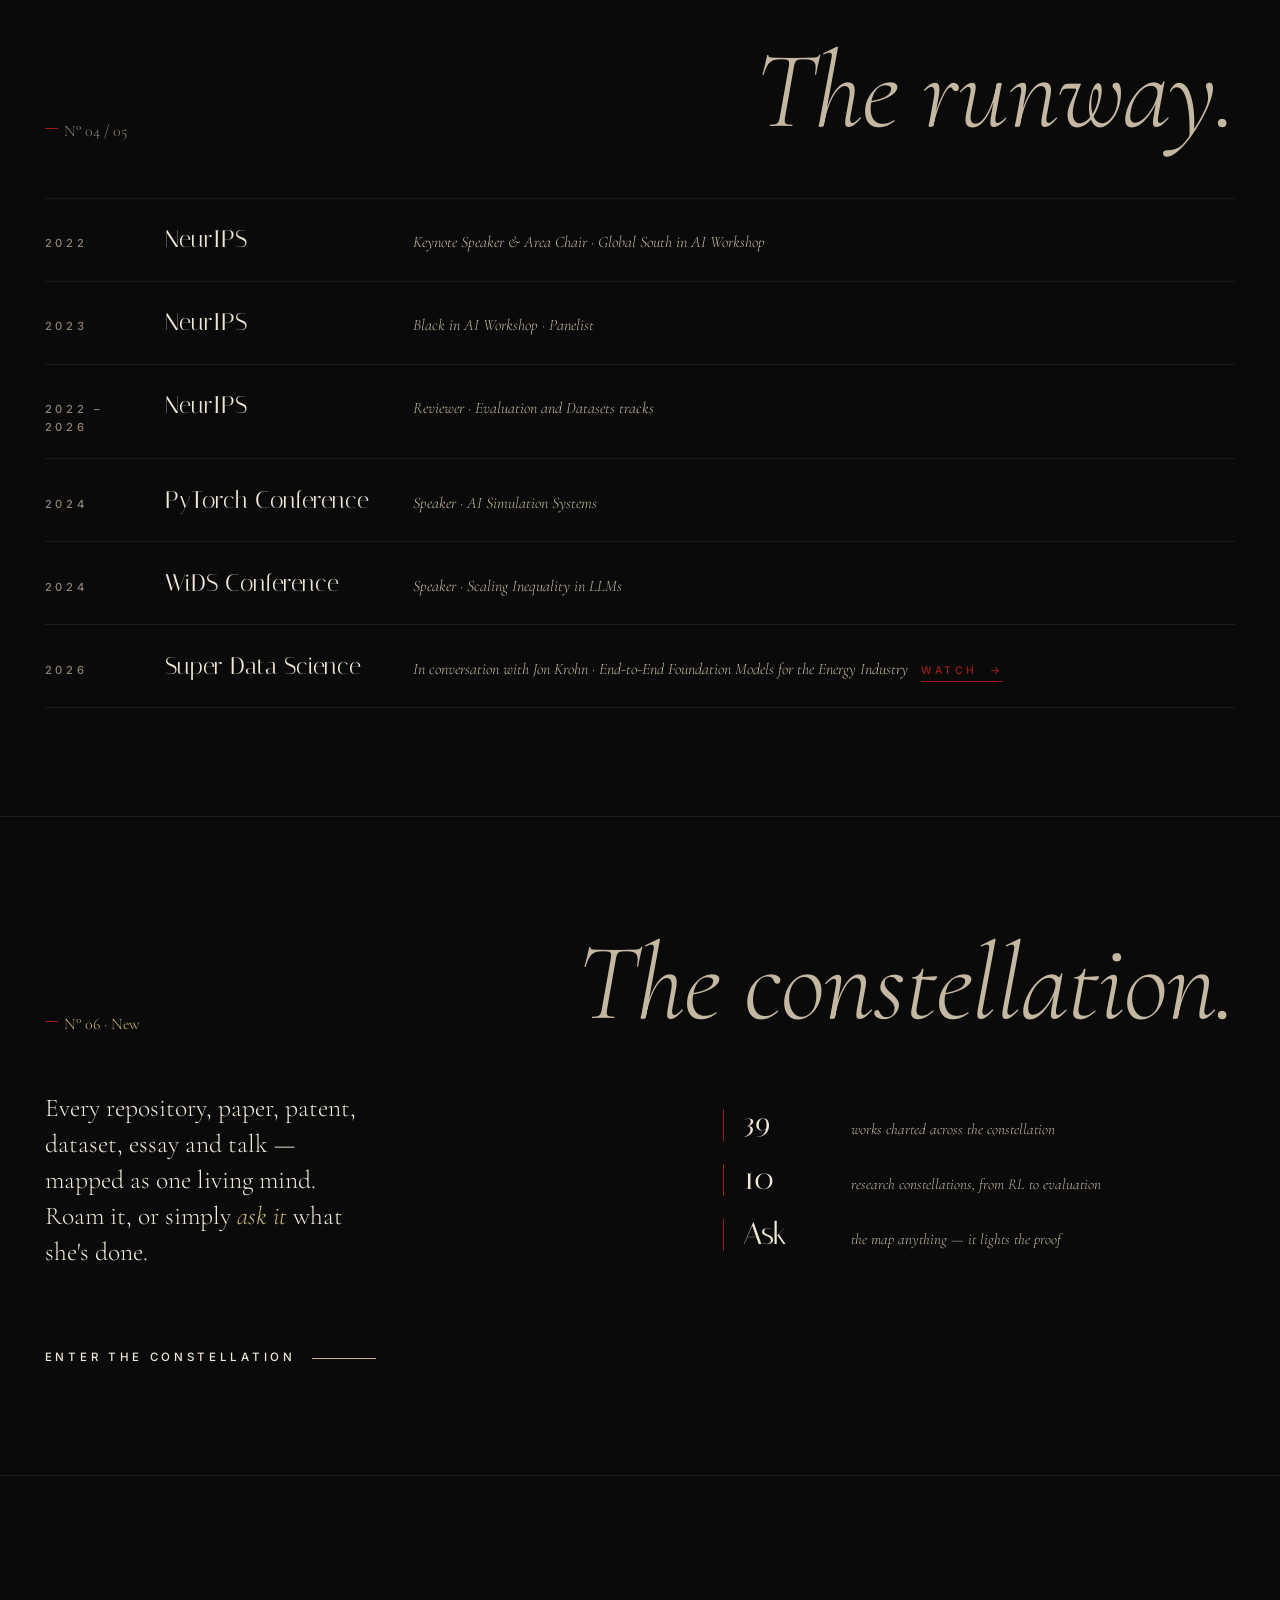
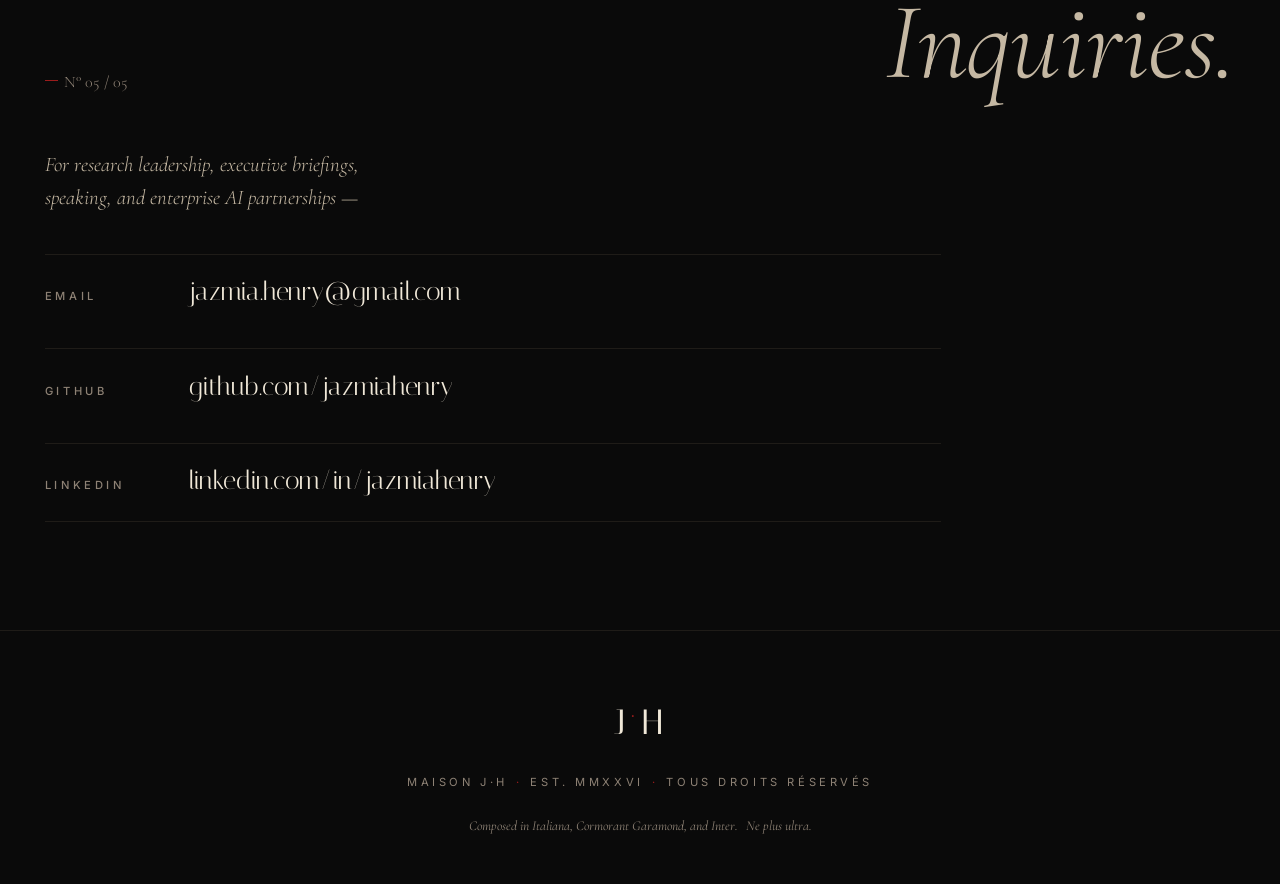
==== commit bdb42d32: "Reframe portfolio around research leadership and business impact" ====
--- a/index.html
+++ b/index.html
@@ -3,8 +3,8 @@
 <head>
   <meta charset="UTF-8" />
   <meta name="viewport" content="width=device-width, initial-scale=1.0" />
-  <title>Jazmia Henry — Principal Research Engineer</title>
-  <meta name="description" content="Jazmia Henry — Principal Research Engineer. Foundation models, RL systems, evaluation, efficient inference." />
+  <title>Jazmia Henry — AI Research Leader</title>
+  <meta name="description" content="Jazmia Henry — AI research leadership across post-training, reinforcement learning, agent evaluation, enterprise systems, and commercialization." />
   <meta name="theme-color" content="#0a0a0a" />
 
   <link rel="preconnect" href="https://fonts.googleapis.com" />
@@ -56,7 +56,7 @@
       <p class="hero-subtitle">
         <span class="sub-label">Principal Research Engineer</span>
         <span class="sub-divider">·</span>
-        <span class="sub-eyebrow">Foundation Models · RL Systems · Evaluation · Efficient Inference</span>
+        <span class="sub-eyebrow">AI Research Leadership · Post-Training · Evaluation · Enterprise Impact</span>
       </p>
 
       <a href="#atelier" class="hero-scroll">
@@ -74,33 +74,24 @@
 
       <div class="atelier-body">
         <p class="lede">
-          <span class="dropcap">F</span>ifteen years building production AI systems —
-          most recently the <em>RIGGs</em> platform at Collide, a 120B-parameter
-          mixture-of-experts model for petroleum engineering whose 8B variant
-          outperforms GPT-5 and Claude 4.5 on domain benchmarks at orders of
-          magnitude smaller scale.
+          <span class="dropcap">I</span> lead applied AI research from the research question through the system, the evaluation, and the executive decision. My work focuses on post-training, reinforcement learning, agent systems, and scientific evaluation, with a record of building teams and turning machine-learning programs into products used at scale.
         </p>
         <p class="body-text">
-          Research spans the full reinforcement-learning taxonomy — PPO, SAC,
-          GAIL, UCT-MCTS, DPO, PPO-RLHF, EM-MIA-weighted DPO — large-scale
-          distributed continued pre-training via NeMo + Megatron-Core and
-          DeepSpeed ZeRO-3, multimodal embedding ensembles, agentic evaluation,
-          and AI fairness. Two NeurIPS submissions, six reviews on the
-          Evaluations &amp; Datasets track, one USPTO-published patent.
+          I am Principal Research Engineer at Collide, founder of Iso AI, and a former Microsoft applied AI lead and Head of Machine Learning at The Motley Fool. I build technically rigorous systems, set research direction, present to senior executives, and connect customer needs to product and platform investment. At The Motley Fool, ML products I led contributed more than $40M in attributable revenue impact.
         </p>
 
         <dl class="house-facts">
           <div>
-            <dt>Maison</dt><dd>Collide · Principal MTS, AI/ML</dd>
-          </div>
-          <div>
-            <dt>Founded</dt><dd>Iso AI · 2024</dd>
-          </div>
-          <div>
-            <dt>Patent</dt><dd>US20260080257A1</dd>
-          </div>
-          <div>
-            <dt>Education</dt><dd>Oxford (DPhil, ABD) · Stanford HAI · Columbia · Tulane</dd>
+            <dt>Current role</dt><dd>Principal Research Engineer · Collide</dd>
+          </div>
+          <div>
+            <dt>Founded</dt><dd>Iso AI · Applied research in agent learning and evaluation</dd>
+          </div>
+          <div>
+            <dt>Research</dt><dd>NeurIPS FLLMPT 2026 workshop poster · ISOPro</dd>
+          </div>
+          <div>
+            <dt>Education</dt><dd>Stanford HAI · Columbia M.A. · Tulane B.A. · Oxford doctoral studies (DPhil not completed)</dd>
           </div>
         </dl>
       </div>
@@ -116,173 +107,63 @@
       <div class="garments">
 
         <article class="garment garment-wide">
-          <span class="garment-tag">Look 01 — Atelier piece</span>
+          <span class="garment-tag">Research and platform leadership</span>
           <h3 class="garment-name">RIGGs · Collide</h3>
-          <p class="garment-house">2025 — present · Principal MTS, AI/ML · Backed by Mercury Fund</p>
-          <p class="garment-desc">
-            Full ownership of the RIGGs platform — a purpose-built
-            mixture-of-experts LLM for petroleum engineering, trained on
-            Collide's on-premise <em>Spindletop</em> cluster (NVIDIA Blackwell
-            6000 Max-Q · AMD Threadripper PRO). <strong>miniRIGGs</strong> — an
-            8B variant — outperforms GPT 5.1, Claude Sonnet 4.5, and Grok 4 on
-            the SPE petroleum engineering exam at orders of magnitude smaller
-            scale. <strong>BigRIGGs</strong> — 120B MoE on a 55B+ token domain
-            corpus — ships with a 16-dimensional reward system, simulation
-            environments for retrieval, routing, calculation, and long-context
-            reasoning, and a custom multimodal embedding stack. Sub-100ms
-            response on the MoE at production load via sparse expert routing.
-          </p>
-
+          <p class="garment-house">2025 — present · Principal Research Engineer</p>
+          <p class="garment-desc">
+            I lead research and engineering across foundation models, reinforcement learning, agent systems, and evaluation for petroleum engineering. The work spans domain data, post-training, simulation-based learning, knowledge graphs, retrieval, inference, and customer-facing deployment.
+          </p>
           <div class="garment-block">
-            <h4 class="block-label">N° 01 — Benchmark</h4>
+            <h4 class="block-label">Research agenda</h4>
+            <ul class="embeddings-list">
+              <li><strong>Post-training</strong> — SFT, continued pre-training, DPO, and GRPO for domain reasoning and tool use.</li>
+              <li><strong>Verifiable evaluation</strong> — reward dimensions and deterministic checks for reasoning, retrieval, calculations, tool correctness, and long-context behavior.</li>
+              <li><strong>Agent systems</strong> — multi-agent workflows connected to domain tools, knowledge graphs, and enterprise data.</li>
+              <li><strong>Research infrastructure</strong> — model training, evaluation, serving, GPU planning, and reusable platform components across on-premises and cloud compute.</li>
+            </ul>
+          </div>
+          <div class="garment-block">
+            <h4 class="block-label">Executive and customer work</h4>
             <p class="block-caption">
-              SPE Petroleum Engineering Exam · 40-question subset · May 2026
+              I present technical systems to senior leaders at large energy companies, lead high-stakes conversations about workflow fit and deployment risk, and turn customer evidence into product and research decisions.
             </p>
-            <table class="metrics-table">
-              <thead>
-                <tr><th>Model</th><th>Score</th><th>Time</th></tr>
-              </thead>
-              <tbody>
-                <tr class="is-headline"><td>RIGGs</td><td>67.5 %</td><td>15 min</td></tr>
-                <tr><td><em>Grok 4</em></td><td>62.5 %</td><td>2 hr</td></tr>
-                <tr><td><em>Claude Sonnet 4.5</em></td><td>52.5 %</td><td>—</td></tr>
-                <tr><td><em>GPT 5.1</em></td><td>4.0 %</td><td>—</td></tr>
-              </tbody>
-            </table>
-            <p class="block-footnote">
-              Target accuracy: <strong>75 – 80 %</strong> within the coming
-              quarters.
-            </p>
-          </div>
-
-          <div class="garment-block">
-            <h4 class="block-label">N° 02 — Operational impact</h4>
-            <p class="block-caption">
-              Winn Resources · Texas Railroad Commission filings, W-10 &amp; G-10
-            </p>
-            <ul class="impact-stats">
-              <li>
-                <span class="impact-num">95 %+</span>
-                <span class="impact-label">Processing-time reduction on regulatory filings.</span>
-              </li>
-              <li>
-                <span class="impact-num">50 wells</span>
-                <span class="impact-label">Filed in 20 minutes — a previously multi-hour manual workflow.</span>
-              </li>
-              <li>
-                <span class="impact-num">2.5 ×</span>
-                <span class="impact-label">Accuracy improvement from domain-tool integration.</span>
-              </li>
-            </ul>
-          </div>
-
-          <div class="garment-block">
-            <h4 class="block-label">N° 03 — Custom embeddings</h4>
-            <p class="block-caption">
-              A specialized retrieval stack for oil &amp; gas — domain tokenizer,
-              vision pairing, and a knowledge graph for grounded reasoning.
-            </p>
-            <ul class="embeddings-list">
-              <li>
-                <strong>PE-smol</strong> — 397M-parameter dense embeddings with
-                a custom oil-and-gas tokenizer.
-              </li>
-              <li>
-                <strong>PE-large</strong> — 7B-parameter multimodal embeddings
-                for subsurface and field-engineering documents.
-              </li>
-              <li>
-                <strong>Vision pairing</strong> — SigLIP <span class="amp">+</span>
-                EVA02-CLIP two-encoder ensemble with expert-aware projection
-                heads and a learnable-temperature sigmoid contrastive loss,
-                trained via a four-stage curriculum (contrastive alignment →
-                ontology grounding → hard-negative mining → cross-modal
-                fine-tune).
-              </li>
-              <li>
-                <strong>Knowledge graph</strong> — Neo4j, 70,071 nodes,
-                652,447 relationships, integrated for retrieval-augmented
-                training and inference.
-              </li>
-            </ul>
-          </div>
-
-          <div class="garment-press">
-            <h4 class="block-label">In the press</h4>
-            <ul class="press-links">
-              <li>
-                <a
-                  href="https://energycapitalhtx.com/collide-riggs-ai-platform"
-                  target="_blank" rel="noopener"
-                >Houston AI startup rolls out platform to reshape oil and gas workflows</a>
-                <span class="press-where">EnergyCapital Houston · Mike Damante · May 2026</span>
-              </li>
-              <li>
-                <a
-                  href="https://www.linkedin.com/pulse/why-we-built-riggs-purpose-built-llm-oil-gas-fracslap--na7tc/"
-                  target="_blank" rel="noopener"
-                >Why We Built RIGGs — A Purpose-Built LLM for Oil &amp; Gas</a>
-                <span class="press-where">Collin McClelland · LinkedIn · December 2025</span>
-              </li>
-              <li>
-                <a
-                  href="https://collide.io/resources/petroleum-embeddings-oil-gas-retrieval"
-                  target="_blank" rel="noopener"
-                >Petroleum Embeddings — Specialized Retrieval for Oil &amp; Gas</a>
-                <span class="press-where">Collide Resources</span>
-              </li>
-            </ul>
-          </div>
-
+          </div>
           <ul class="garment-stack">
-            <li>NeMo</li><li>Megatron-Core</li><li>DeepSpeed ZeRO-3</li>
-            <li>FSDP2</li><li>vLLM</li><li>SGLang</li><li>AWS Optimum Neuron</li>
-            <li>LangGraph</li><li>Neo4j</li><li>Qdrant</li>
+            <li>NeMo</li><li>Megatron-Core</li><li>DeepSpeed</li><li>vLLM</li>
+            <li>SGLang</li><li>Neo4j</li><li>Qdrant</li><li>Ray</li>
           </ul>
         </article>
 
         <article class="garment garment-half">
-          <span class="garment-tag">Look 02 — Founder line</span>
+          <span class="garment-tag">Founder and research builder</span>
           <h3 class="garment-name">Iso AI</h3>
-          <p class="garment-house">2024 · Founder &amp; Chief AI Officer</p>
-          <p class="garment-desc">
-            RL simulation engine running 10K+ concurrent episodes at sub-100ms.
-            <strong>IsoTune</strong> — EM-RL fine-tuning combining
-            Expectation-Maximization self-training with PPO-driven
-            decision-making and novel EM-MIA-weighted preference re-weighting.
-            <strong>ISOPro</strong> — open-source evaluation replacing learned
-            reward models with deterministic verifiers; runs on a MacBook
-            under 8GB RAM.
+          <p class="garment-house">2024 · Founder and Chief AI Officer</p>
+          <p class="garment-desc">
+            I built ISOPro, an open-source agent evaluation and training framework that uses deterministic verifiers in place of learned reward models. I also built simulation infrastructure for reinforcement-learning research and developed IsoTune, a simulation-grounded fine-tuning approach.
           </p>
           <ul class="garment-stack">
-            <li>USPTO Patent</li><li>NeurIPS 2026 (under review)</li>
-            <li>Ray</li><li>Gymnasium</li><li>RLlib</li>
+            <li>ISOPro</li><li>Agent evaluation</li><li>RL simulation</li><li>Patent inventor</li>
           </ul>
         </article>
 
         <article class="garment garment-half">
-          <span class="garment-tag">Look 03 — Maison Microsoft</span>
-          <h3 class="garment-name">Project Bonsai · Microsoft Research</h3>
+          <span class="garment-tag">Applied research in enterprise systems</span>
+          <h3 class="garment-name">Microsoft · Project Bonsai</h3>
           <p class="garment-house">2022 – 2024 · Lead Applied AI Engineer</p>
           <p class="garment-desc">
-            Co-developed <strong>Azure Plato</strong> — distributed training
-            platform and RL package that cut training time 80% through
-            architectural optimization. Built production RL agents for
-            Abbott Nutrition, Shell, PepsiCo, BlackRock, and Moody's; 27%
-            portfolio performance improvement on the financial line.
+            I led applied AI and reinforcement-learning work for enterprise customers across industrial and financial services. My work included Azure Plato, a distributed training platform that reduced training time by 80%, and production AI systems developed with teams at BlackRock, Moody's, Shell, PepsiCo, and Abbott.
           </p>
           <ul class="garment-stack">
-            <li>SAC</li><li>GAIL</li><li>LangChain</li><li>LangSmith</li>
+            <li>Reinforcement learning</li><li>Enterprise agents</li><li>Azure</li><li>Simulation</li>
           </ul>
         </article>
 
-        <article class="garment garment-line">
-          <span class="garment-tag">Look 04 — Heritage</span>
+               <article class="garment garment-line">
+          <span class="garment-tag">Revenue-linked machine learning</span>
           <h3 class="garment-name">The Motley Fool</h3>
           <p class="garment-house">2020 – 2022 · Head of Machine Learning</p>
           <p class="garment-desc">
-            Built the ML organization from zero to seven. 95% churn reduction
-            company-wide. $40M revenue impact. $400M valuation lift.
+            I built the ML organization from zero to seven and led recommender systems serving more than one million users. The work increased overall engagement by 33%, increased engagement among high-value users by 42%, and contributed more than $40M in attributable revenue impact.
           </p>
         </article>
 
@@ -291,8 +172,7 @@
           <h3 class="garment-name">Morgan Stanley</h3>
           <p class="garment-house">2018 – 2020 · Senior Data Strategist</p>
           <p class="garment-desc">
-            Long-horizon Monte Carlo simulations for UHNW wealth-management
-            clients and institutional accounts. $2B+ AUM in aggregate.
+            Built data and quantitative analysis for wealth-management and institutional stakeholders.
           </p>
         </article>
 
@@ -310,77 +190,36 @@
         <li>
           <span class="press-mark">N° 01</span>
           <div>
-            <h3 class="press-title">
-              Beyond Static Snapshots: A Grounded Evaluation Framework for
-              Language Models at the Agentic Frontier
-            </h3>
-            <p class="press-meta">
-              Jazmia Henry · <em>arXiv:2604.17573</em> · NeurIPS 2026,
-              Evaluations &amp; Datasets Track — under review
-            </p>
+            <h3 class="press-title">ISOPro</h3>
+            <p class="press-meta">Open-source deterministic-verifier framework for agent training and evaluation · NeurIPS FLLMPT 2026 workshop poster</p>
           </div>
         </li>
         <li>
           <span class="press-mark">N° 02</span>
           <div>
-            <h3 class="press-title">
-              Scaling Laws or the Law of Diminishing Returns
-            </h3>
-            <p class="press-meta">
-              NeurIPS 2023, Black in AI Workshop —
-              <strong>Top 5% Paper</strong>
-            </p>
+            <h3 class="press-title">Scaling Laws or the Law of Diminishing Returns</h3>
+            <p class="press-meta">NeurIPS 2023 Black in AI Workshop · Top 5% poster</p>
           </div>
         </li>
         <li>
           <span class="press-mark">N° 03</span>
           <div>
-            <h3 class="press-title">
-              Ethics in Action: Comparative Analysis of Philosophical
-              Frameworks in Resource Allocation using AI Agents
-            </h3>
-            <p class="press-meta">Published paper · Rawlsian, utilitarian, individualist allocators</p>
+            <h3 class="press-title">Mitigating Bias in Machine Learning</h3>
+            <p class="press-meta">Book chapter · McGraw-Hill · 2023</p>
           </div>
         </li>
         <li>
           <span class="press-mark">N° 04</span>
           <div>
-            <h3 class="press-title">Combatting Bias in Large Language Models</h3>
-            <p class="press-meta">Chapter · McGraw-Hill</p>
+            <h3 class="press-title">MLOps Primer for Policymakers</h3>
+            <p class="press-meta">CIGI and MIT Press · 2022</p>
           </div>
         </li>
         <li>
           <span class="press-mark">N° 05</span>
           <div>
-            <h3 class="press-title">AI Alignment and Ethics</h3>
-            <p class="press-meta">Chapter contributor · Bloomsbury Academic</p>
-          </div>
-        </li>
-        <li>
-          <span class="press-mark">N° 06</span>
-          <div>
-            <h3 class="press-title">AAVE Corpus</h3>
-            <p class="press-meta">
-              141,000+ word open-source dataset of African American
-              Vernacular English · Stanford HAI · 21★ on GitHub
-            </p>
-          </div>
-        </li>
-        <li>
-          <span class="press-mark">N° 07</span>
-          <div>
-            <h3 class="press-title">
-              Your AI Agent Isn't Broken — It's Poorly Designed
-            </h3>
-            <p class="press-meta">
-              Jazmia Henry · <em>Medium</em> · June 2025 — A tripartite
-              framework (conceptual · empirical · technical) for designing
-              production AI agents.
-              <a
-                href="https://medium.com/@jazmia.henry/your-ai-agent-isnt-broken-it-s-poorly-designed-19f296392484"
-                target="_blank" rel="noopener"
-              >Read &nbsp;→</a>
-            </p>
+            <h3 class="press-title">Prompting Fairness</h3>
+            <p class="press-meta">Research on AI fairness and decision-making · arXiv:2402.05786</p>
           </div>
         </li>
       </ol>
@@ -405,9 +244,9 @@
           <span class="runway-what">Black in AI Workshop · Panelist</span>
         </li>
         <li>
-          <span class="runway-when">'22 – '26</span>
+          <span class="runway-when">2022 – 2026</span>
           <span class="runway-where">NeurIPS</span>
-          <span class="runway-what">Reviewer · Six reviews, Evaluations &amp; Datasets Track</span>
+          <span class="runway-what">Reviewer · Evaluation and Datasets tracks</span>
         </li>
         <li>
           <span class="runway-when">2024</span>
@@ -468,7 +307,7 @@
 
       <div class="contact-block">
         <p class="contact-call">
-          For correspondence regarding research, speaking, or commissions —
+          For research leadership, executive briefings, speaking, and enterprise AI partnerships —
         </p>
         <ul class="contact-list">
           <li>
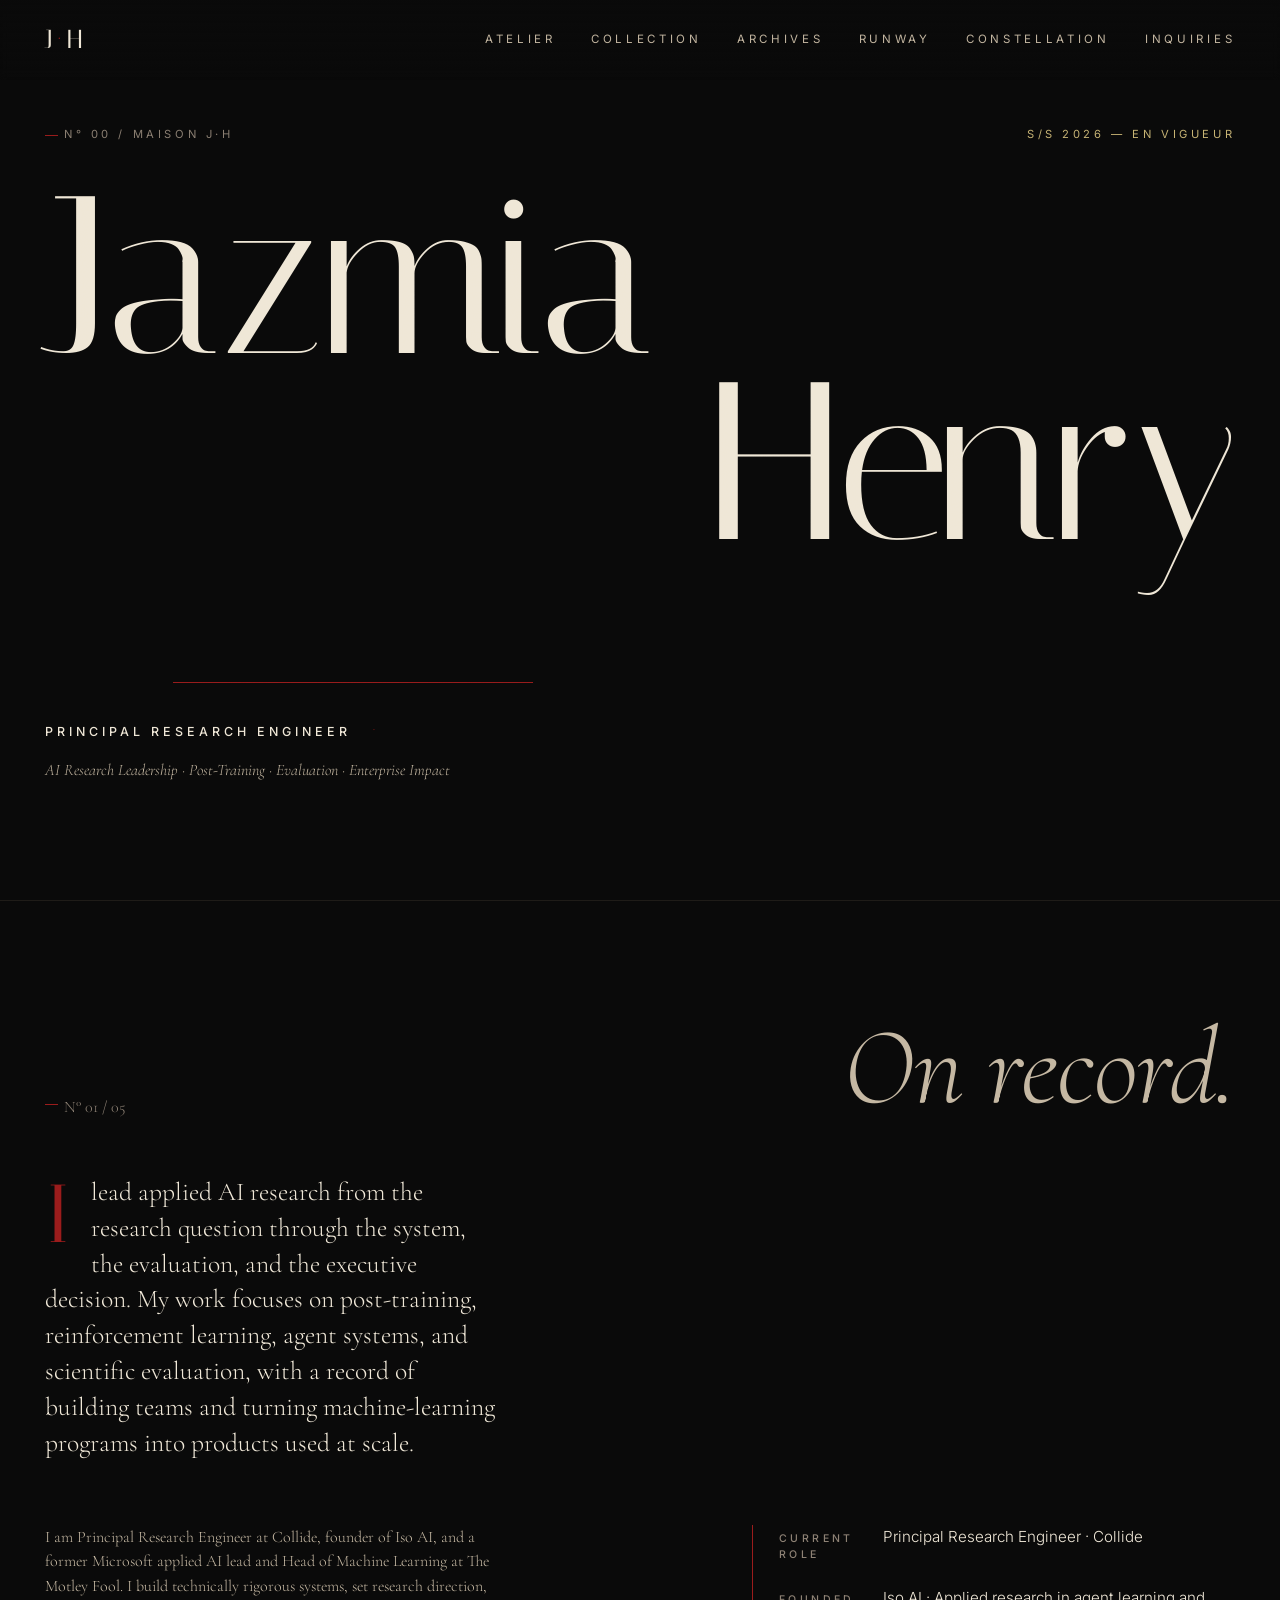
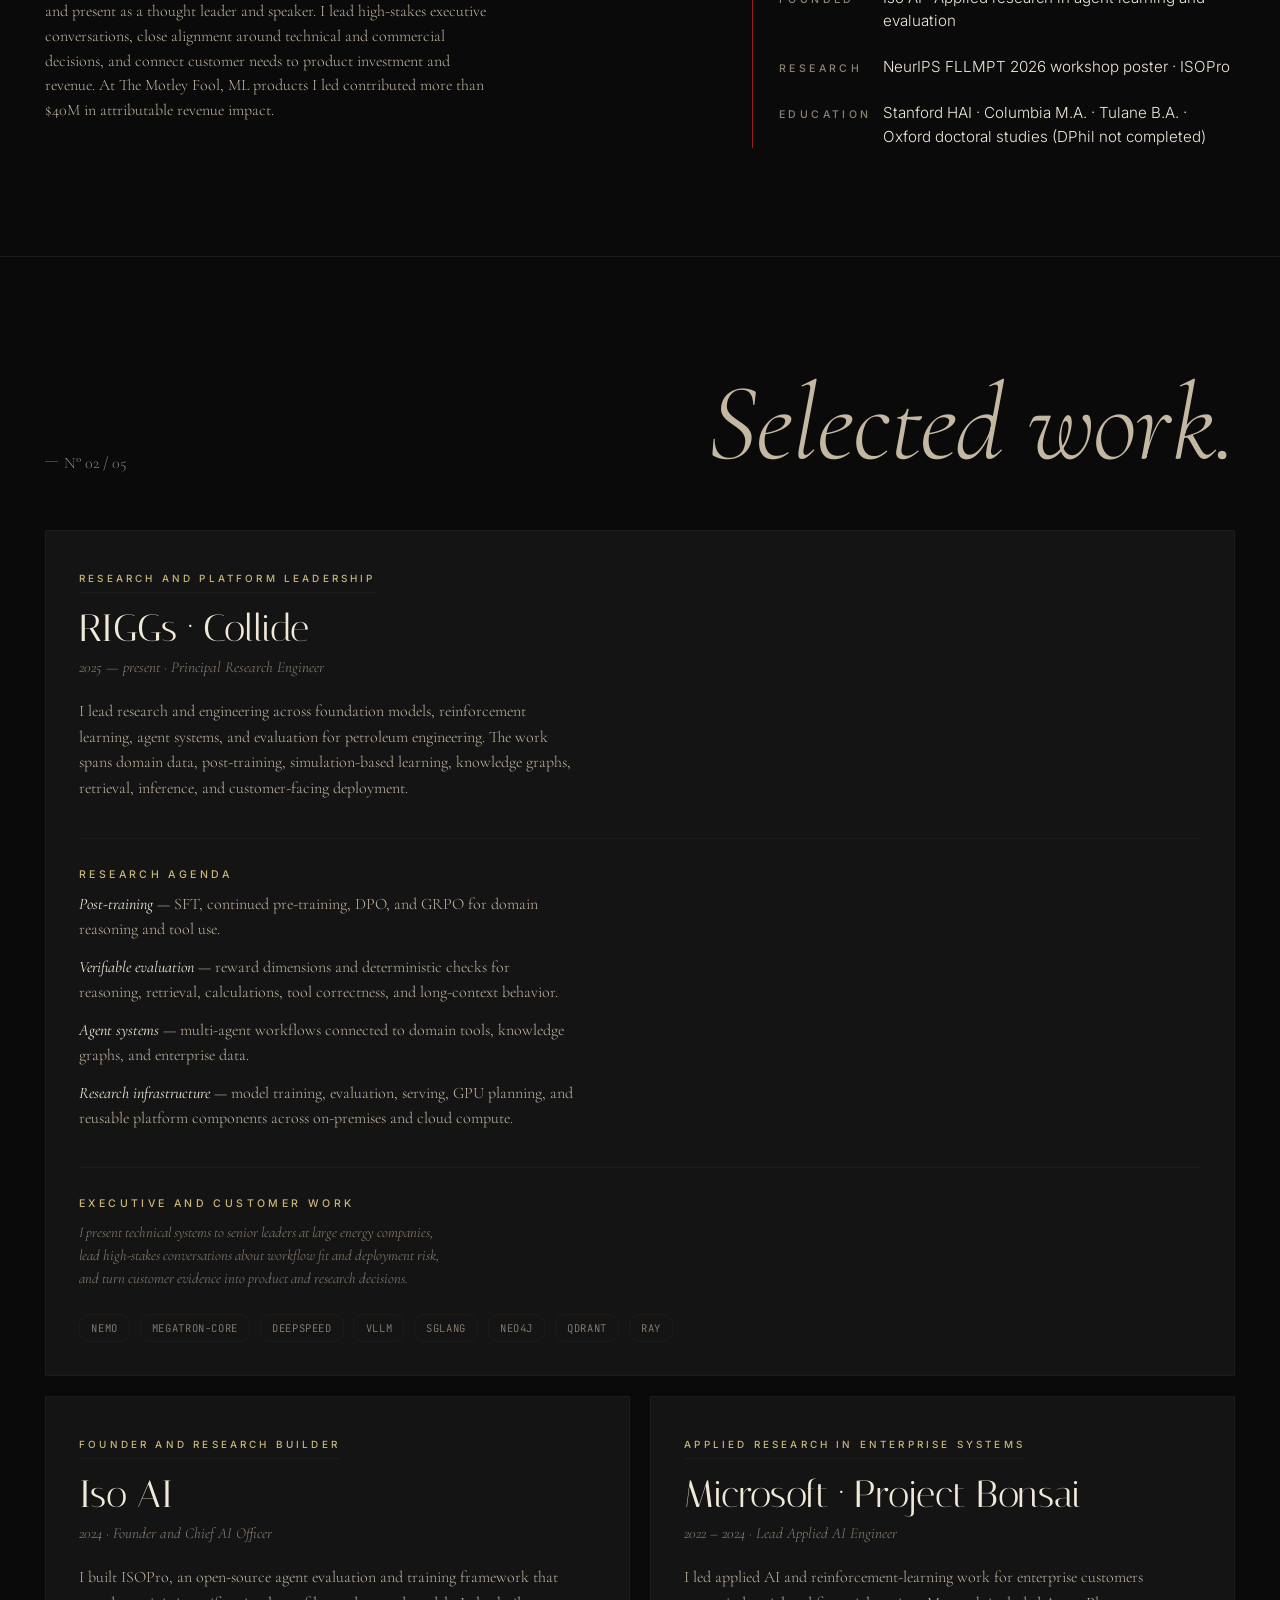
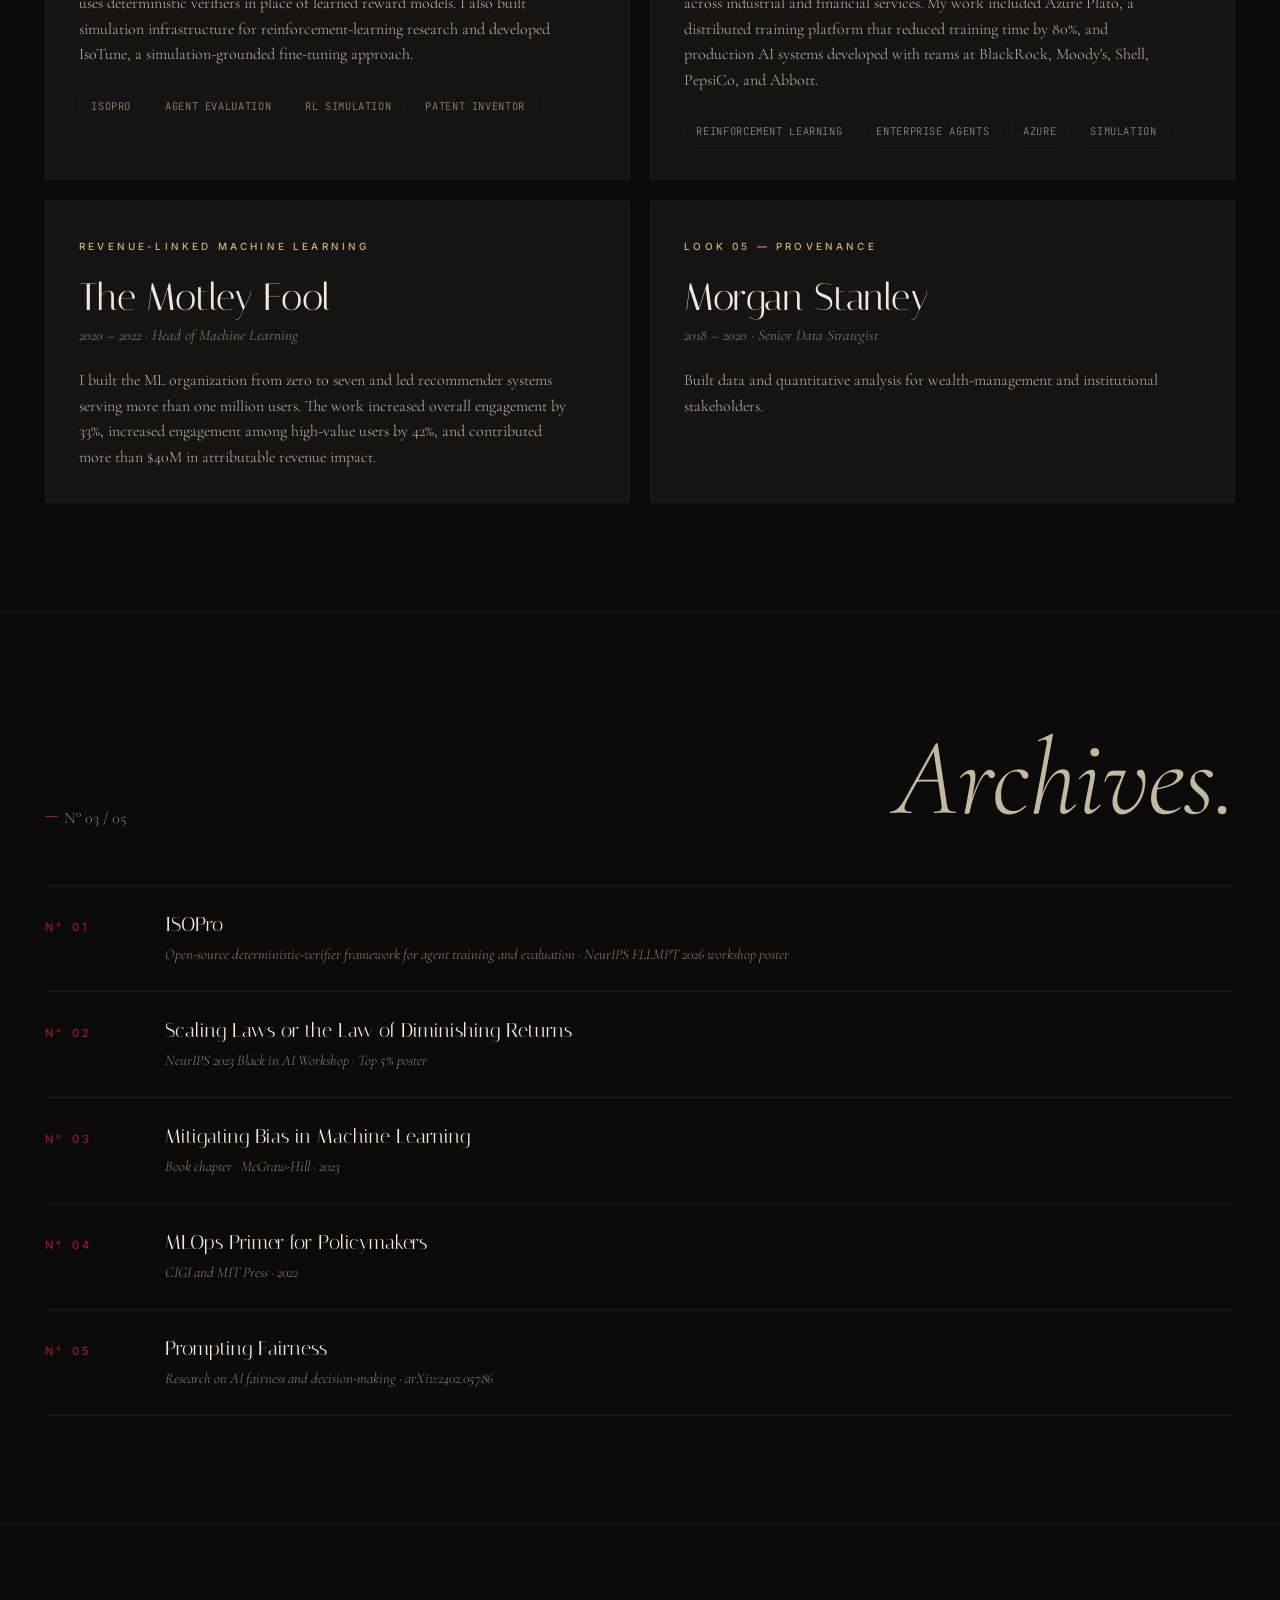
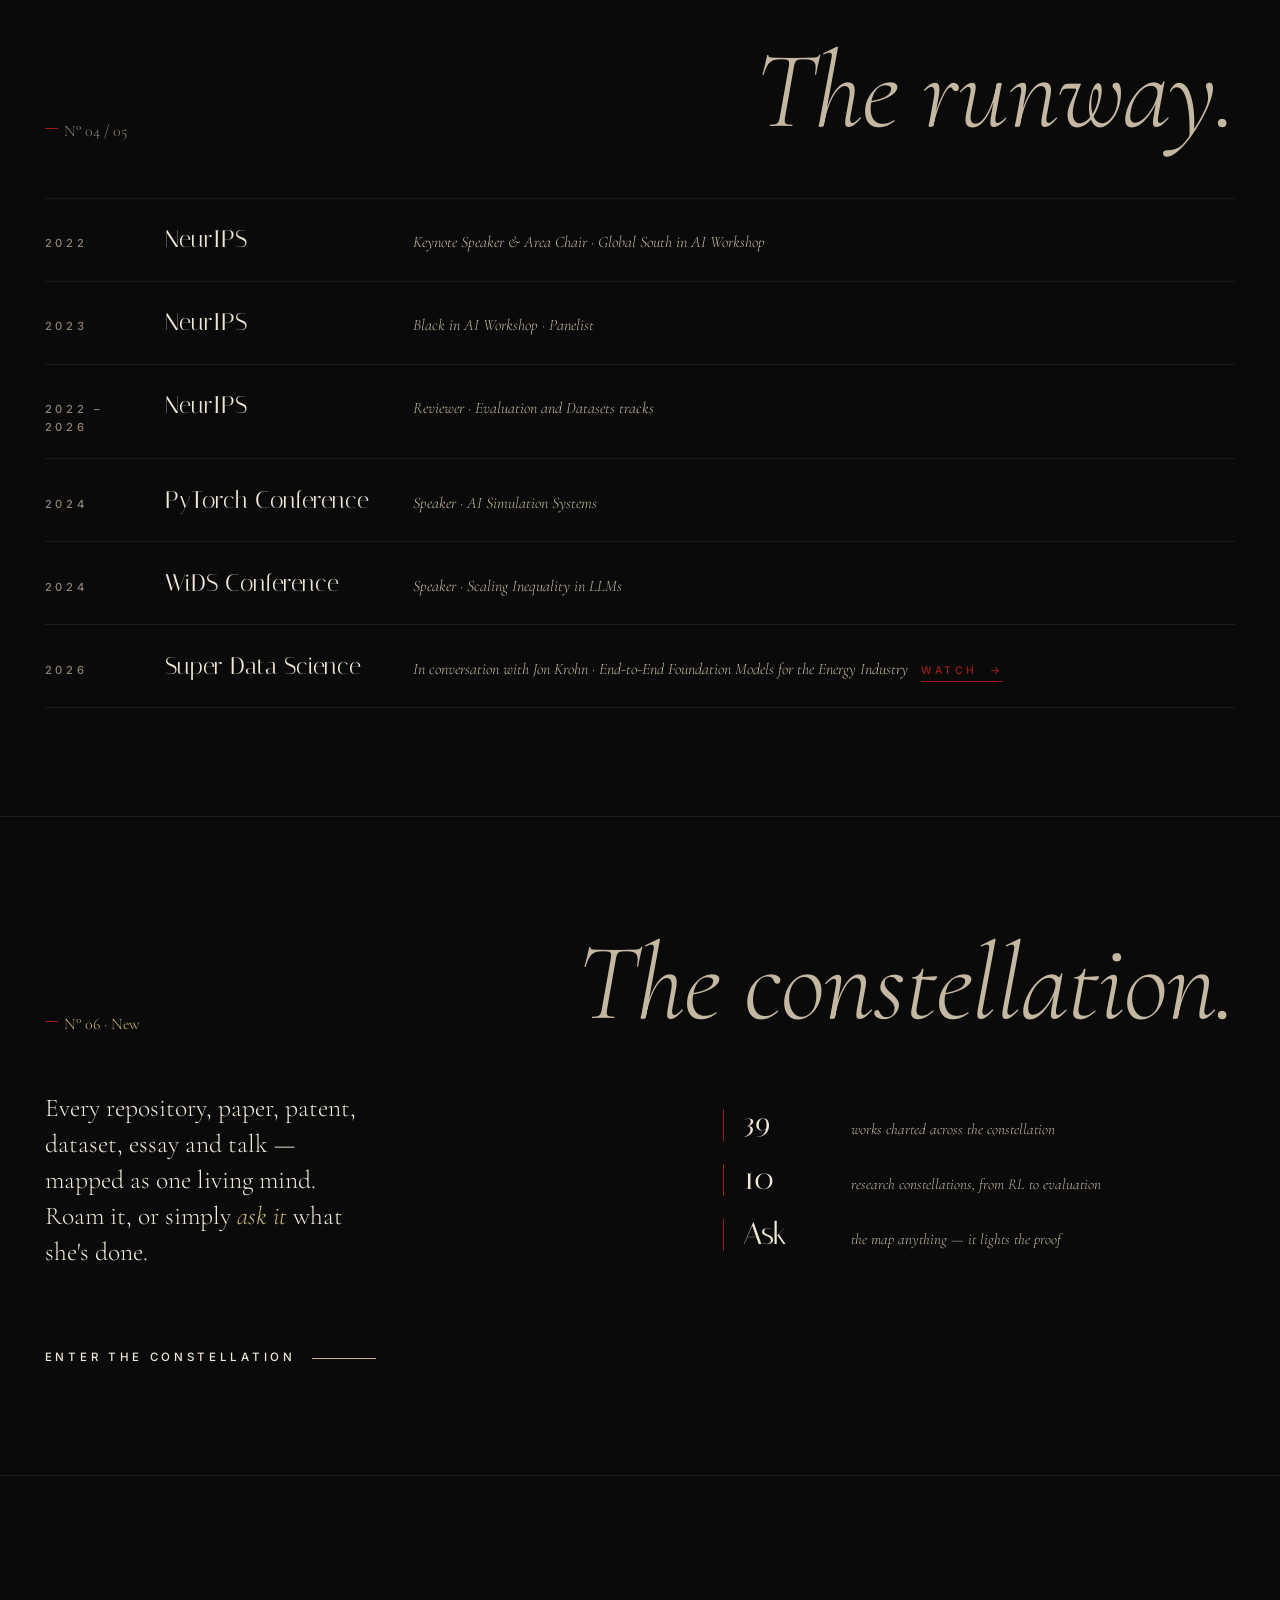
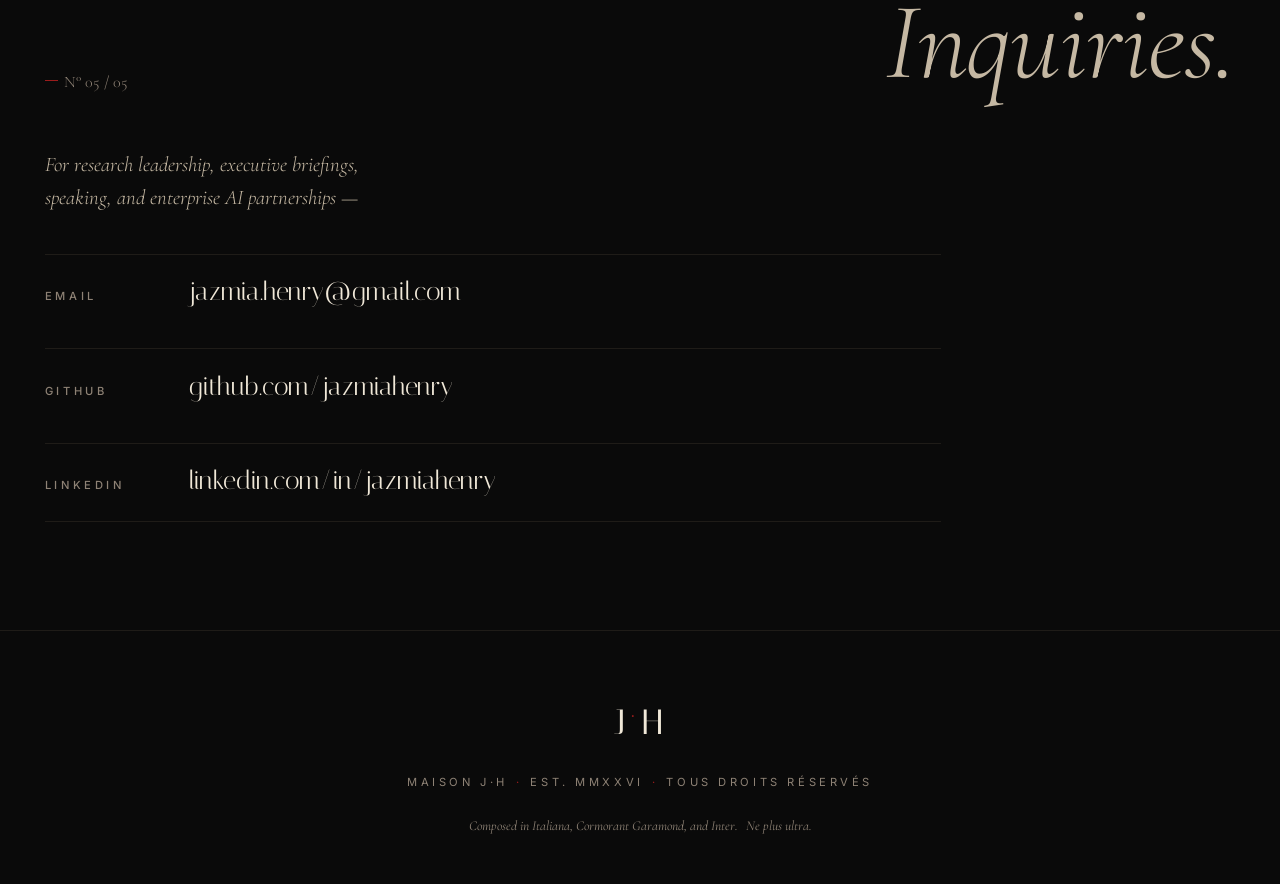
==== commit 089baee8: "Strengthen executive, speaking, and research leadership positioning" ====
--- a/index.html
+++ b/index.html
@@ -77,7 +77,7 @@
           <span class="dropcap">I</span> lead applied AI research from the research question through the system, the evaluation, and the executive decision. My work focuses on post-training, reinforcement learning, agent systems, and scientific evaluation, with a record of building teams and turning machine-learning programs into products used at scale.
         </p>
         <p class="body-text">
-          I am Principal Research Engineer at Collide, founder of Iso AI, and a former Microsoft applied AI lead and Head of Machine Learning at The Motley Fool. I build technically rigorous systems, set research direction, present to senior executives, and connect customer needs to product and platform investment. At The Motley Fool, ML products I led contributed more than $40M in attributable revenue impact.
+          I am Principal Research Engineer at Collide, founder of Iso AI, and a former Microsoft applied AI lead and Head of Machine Learning at The Motley Fool. I build technically rigorous systems, set research direction, and present as a thought leader and speaker. I lead high-stakes executive conversations, close alignment around technical and commercial decisions, and connect customer needs to product investment and revenue. At The Motley Fool, ML products I led contributed more than $40M in attributable revenue impact.
         </p>
 
         <dl class="house-facts">
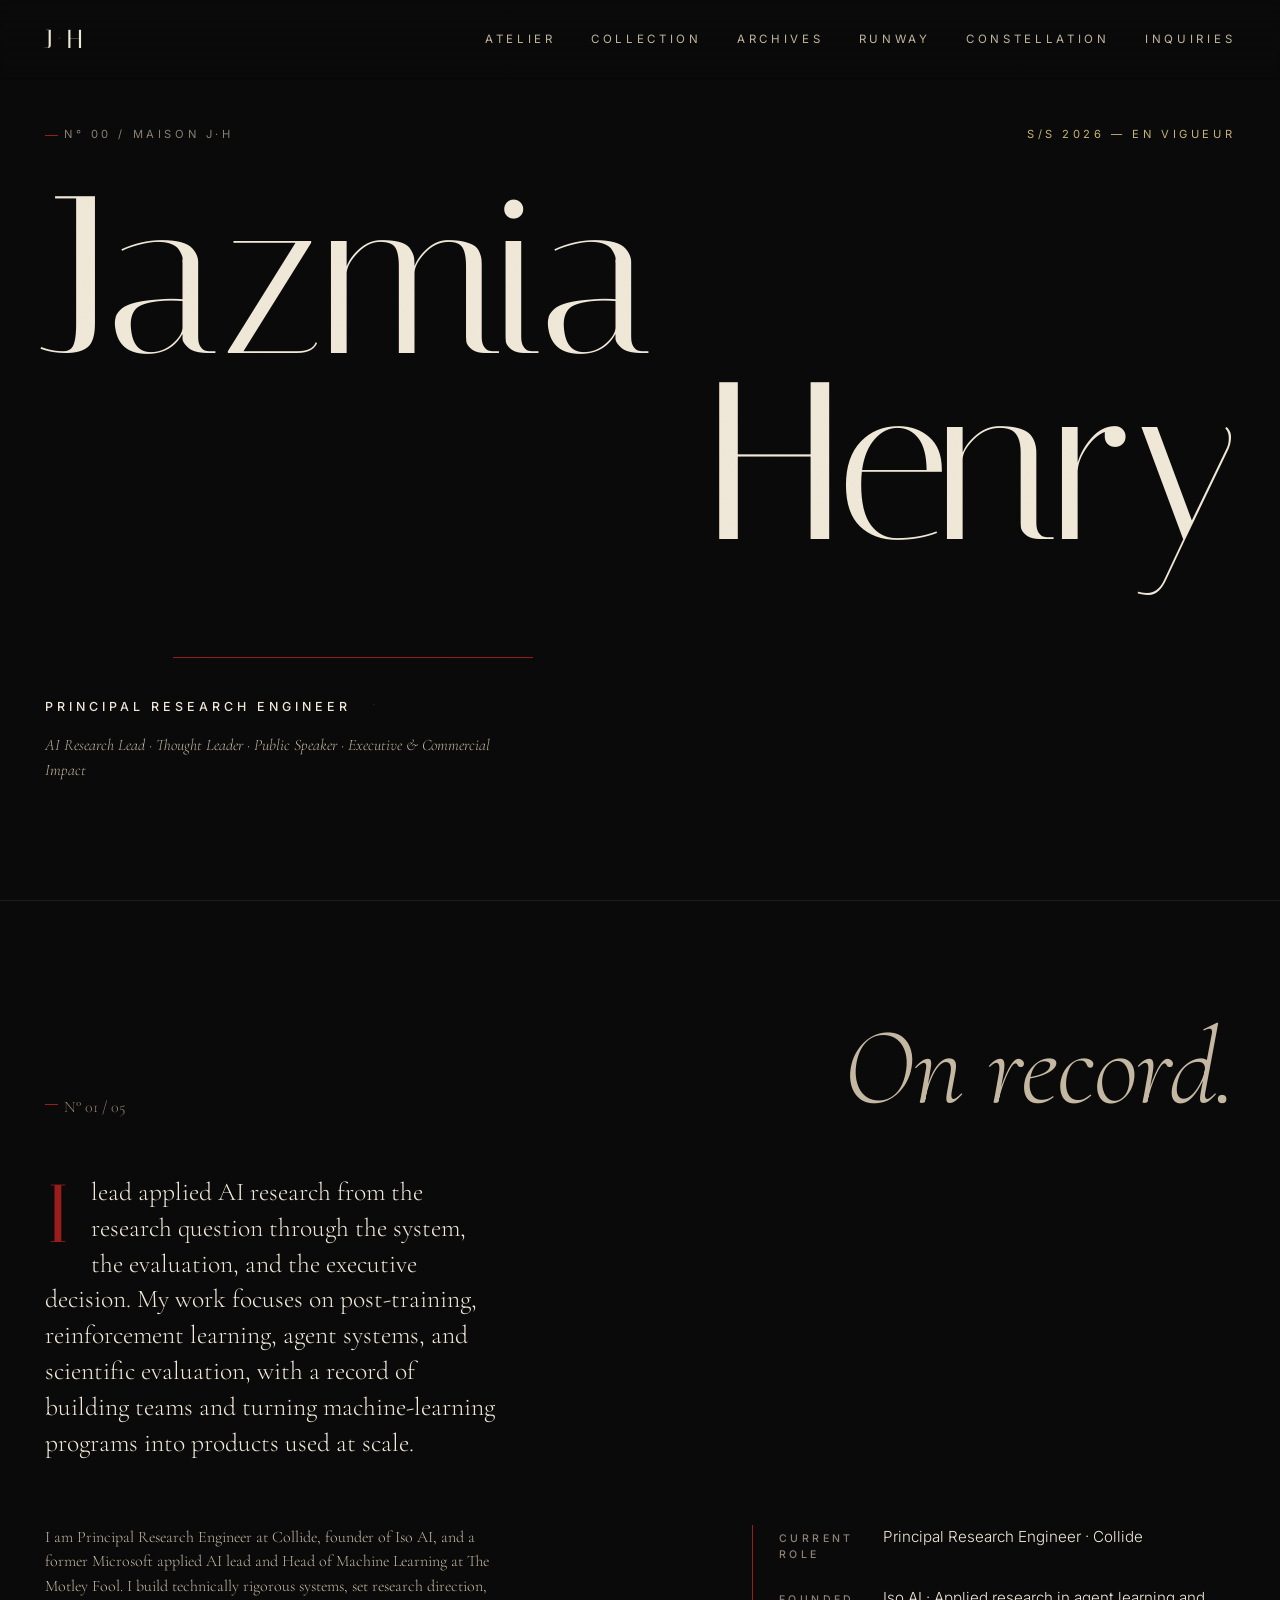
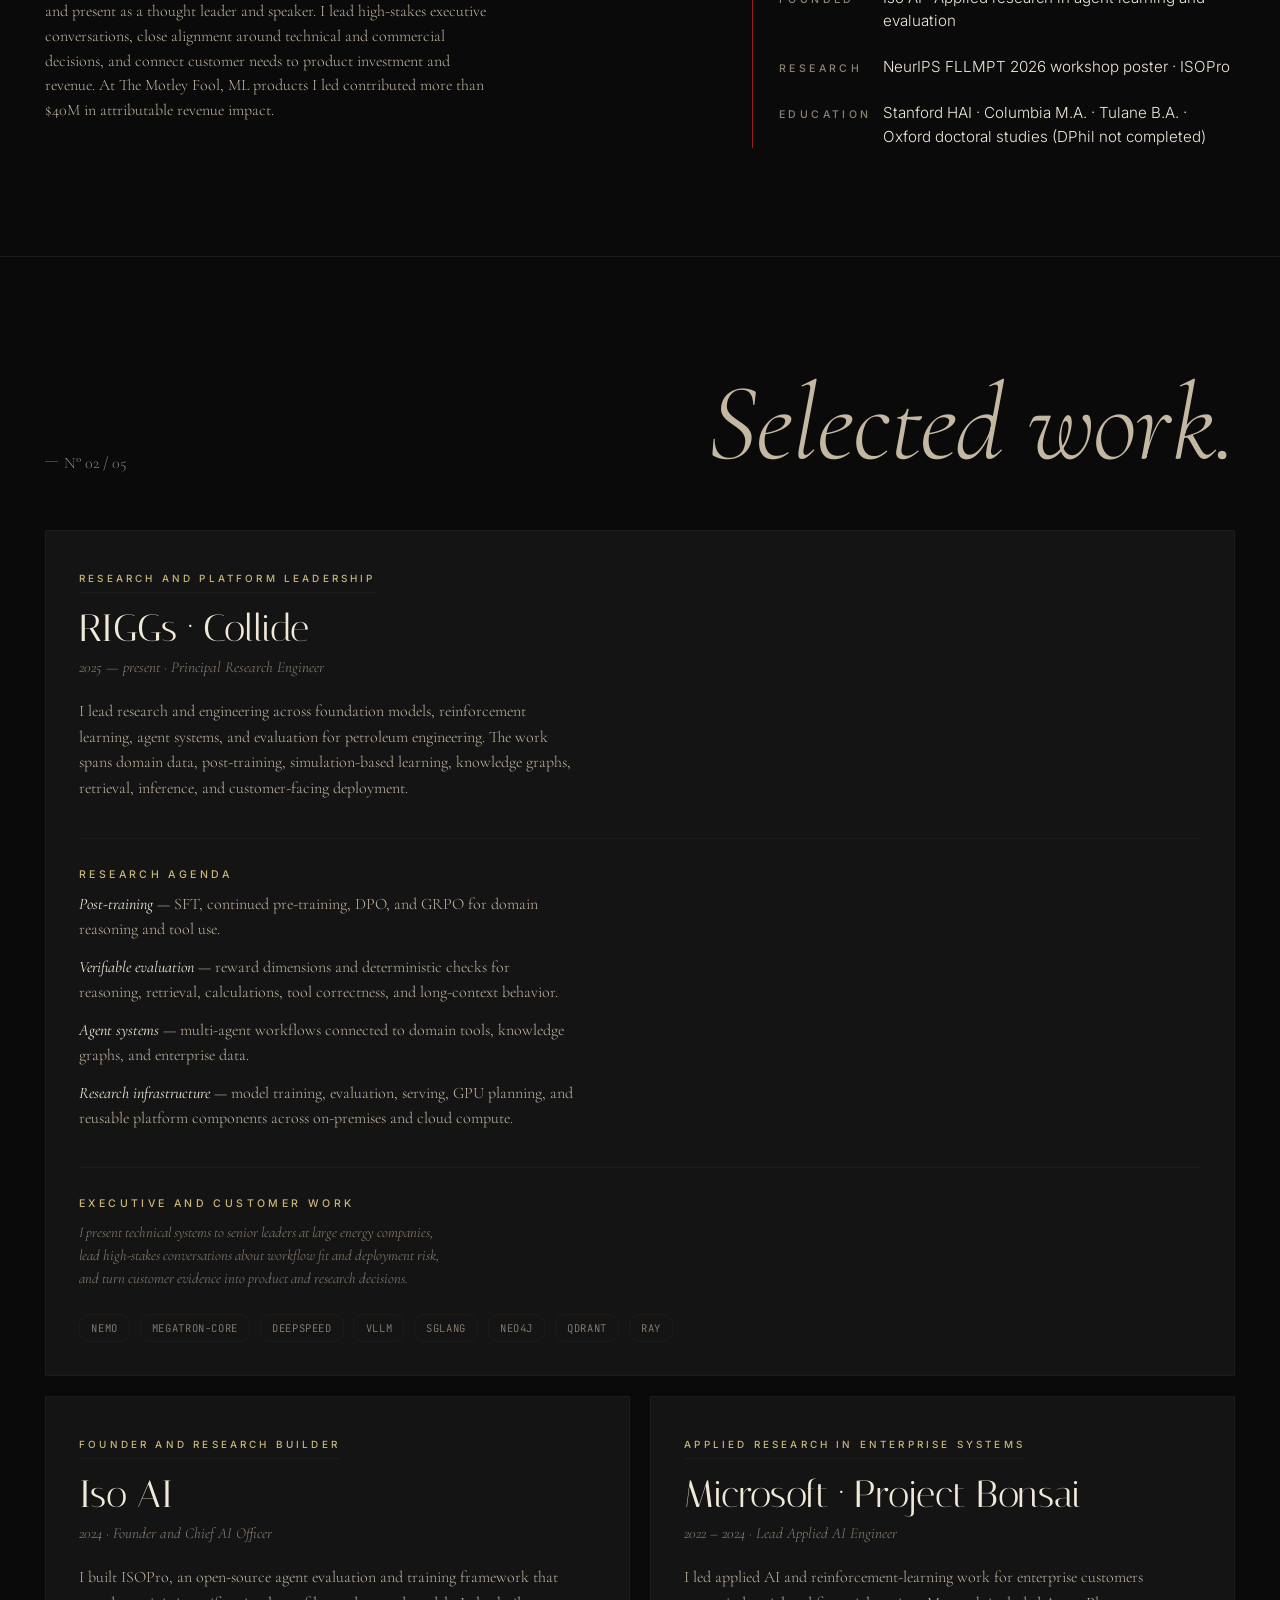
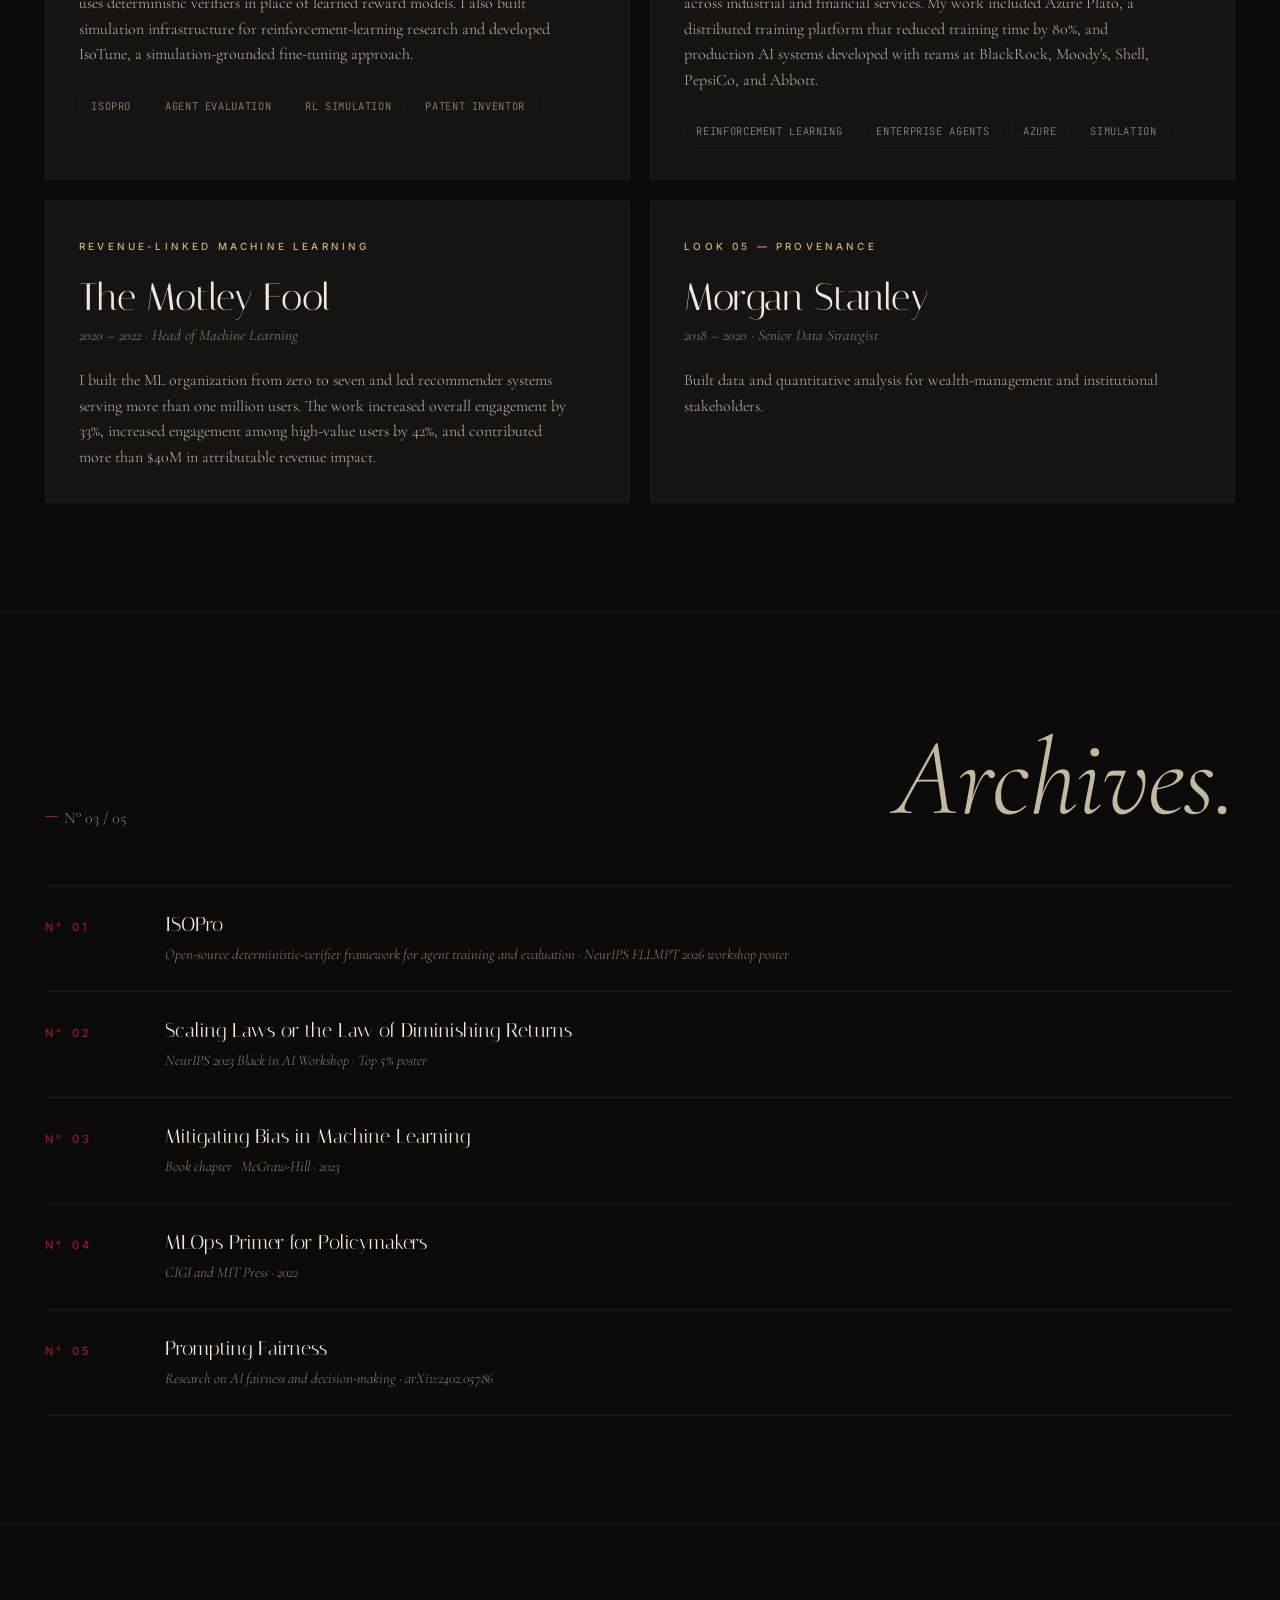
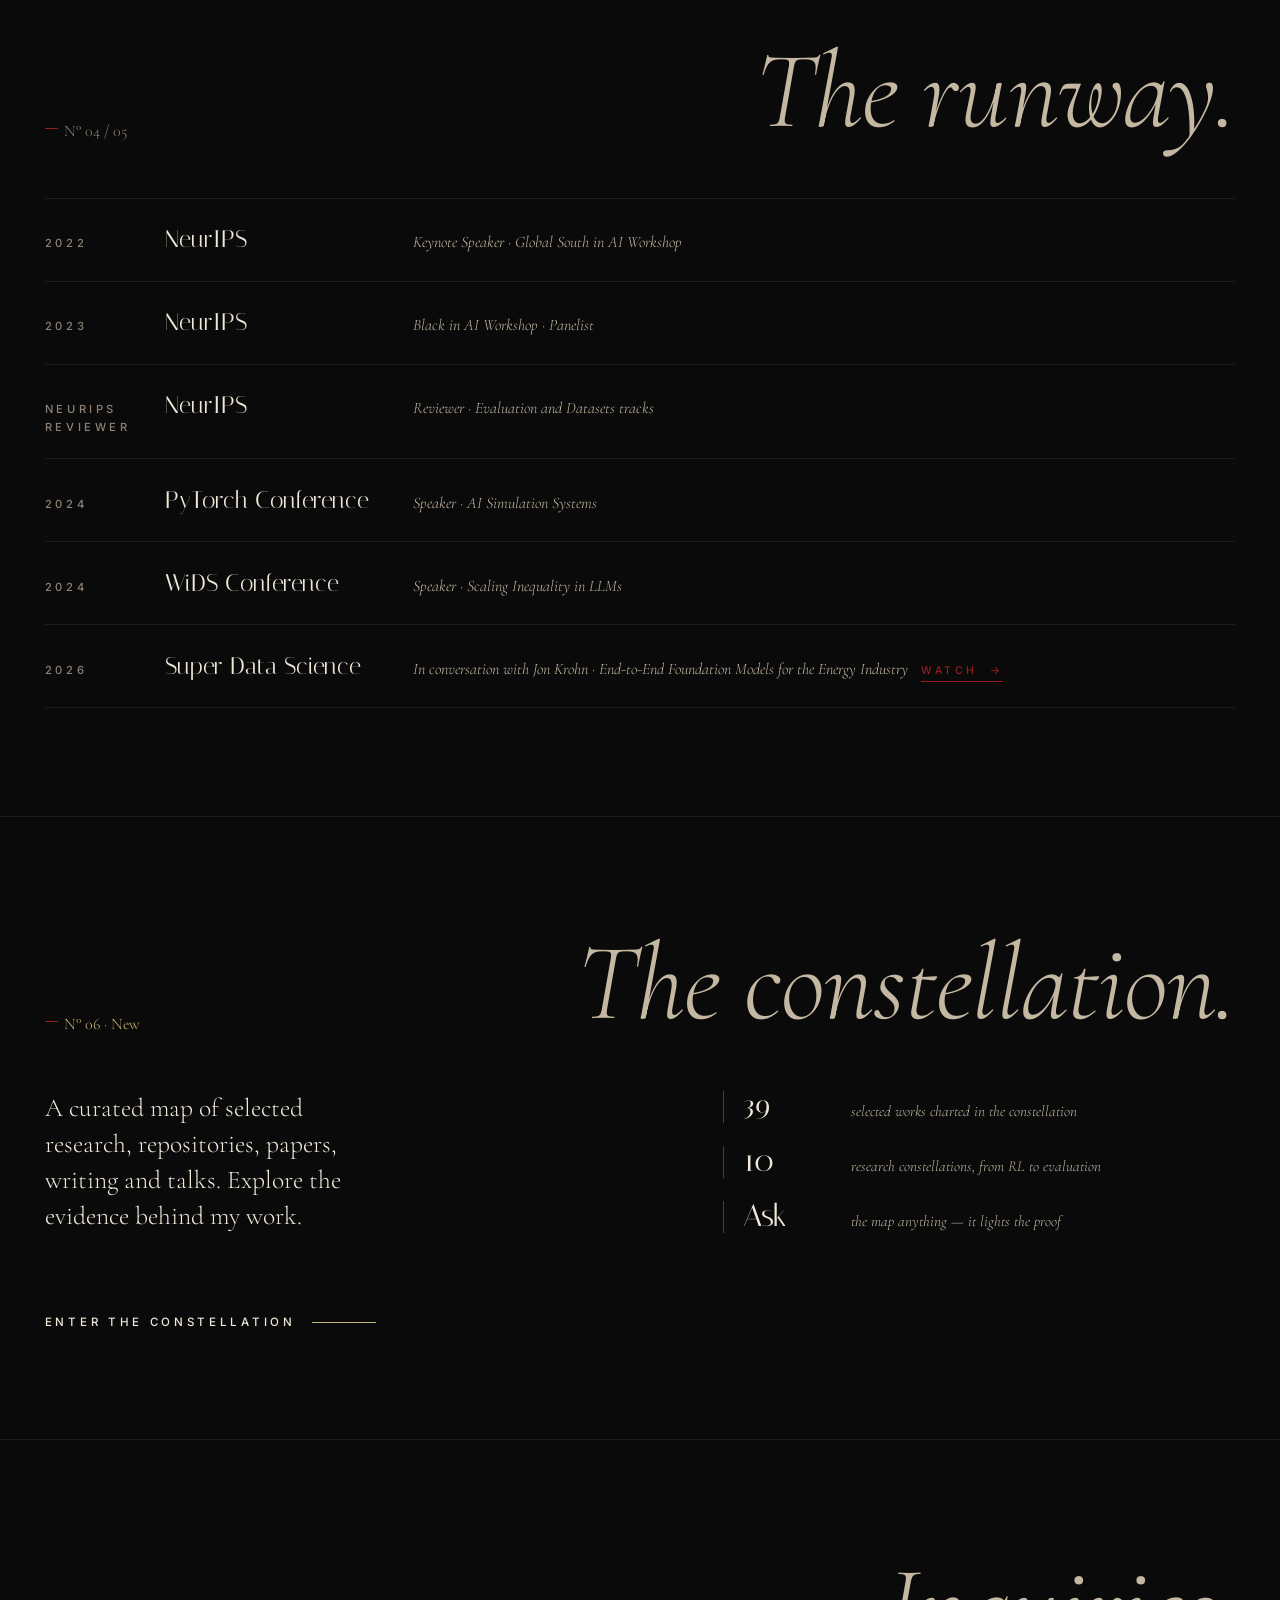
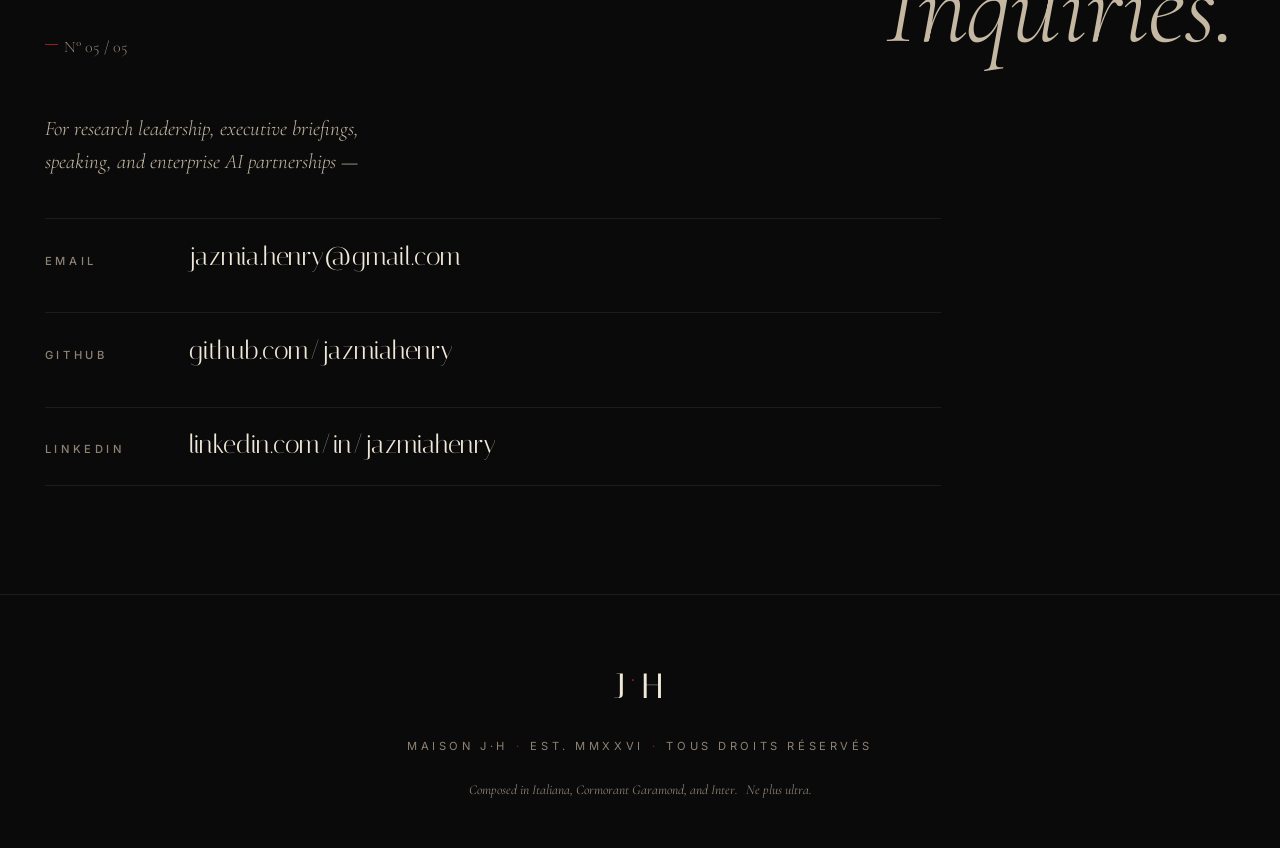
==== commit 7977fa20: "Correct speaker credentials and strengthen public positioning" ====
--- a/index.html
+++ b/index.html
@@ -56,7 +56,7 @@
       <p class="hero-subtitle">
         <span class="sub-label">Principal Research Engineer</span>
         <span class="sub-divider">·</span>
-        <span class="sub-eyebrow">AI Research Leadership · Post-Training · Evaluation · Enterprise Impact</span>
+        <span class="sub-eyebrow">AI Research Lead · Thought Leader · Public Speaker · Executive &amp; Commercial Impact</span>
       </p>
 
       <a href="#atelier" class="hero-scroll">
@@ -236,7 +236,7 @@
         <li>
           <span class="runway-when">2022</span>
           <span class="runway-where">NeurIPS</span>
-          <span class="runway-what">Keynote Speaker &amp; Area Chair · Global South in AI Workshop</span>
+          <span class="runway-what">Keynote Speaker · Global South in AI Workshop</span>
         </li>
         <li>
           <span class="runway-when">2023</span>
@@ -244,7 +244,7 @@
           <span class="runway-what">Black in AI Workshop · Panelist</span>
         </li>
         <li>
-          <span class="runway-when">2022 – 2026</span>
+          <span class="runway-when">NeurIPS Reviewer</span>
           <span class="runway-where">NeurIPS</span>
           <span class="runway-what">Reviewer · Evaluation and Datasets tracks</span>
         </li>
@@ -283,11 +283,11 @@
 
       <div class="invite-body">
         <p class="invite-lede">
-          Every repository, paper, patent, dataset, essay and talk — mapped as
-          one living mind. Roam it, or simply <em>ask it</em> what she's done.
+          A curated map of selected research, repositories, papers, writing and talks.
+          Explore the evidence behind my work.
         </p>
         <ul class="invite-facts">
-          <li><span class="invite-num">39</span><span class="invite-label">works charted across the constellation</span></li>
+          <li><span class="invite-num">39</span><span class="invite-label">selected works charted in the constellation</span></li>
           <li><span class="invite-num">10</span><span class="invite-label">research constellations, from RL to evaluation</span></li>
           <li><span class="invite-num">Ask</span><span class="invite-label">the map anything — it lights the proof</span></li>
         </ul>
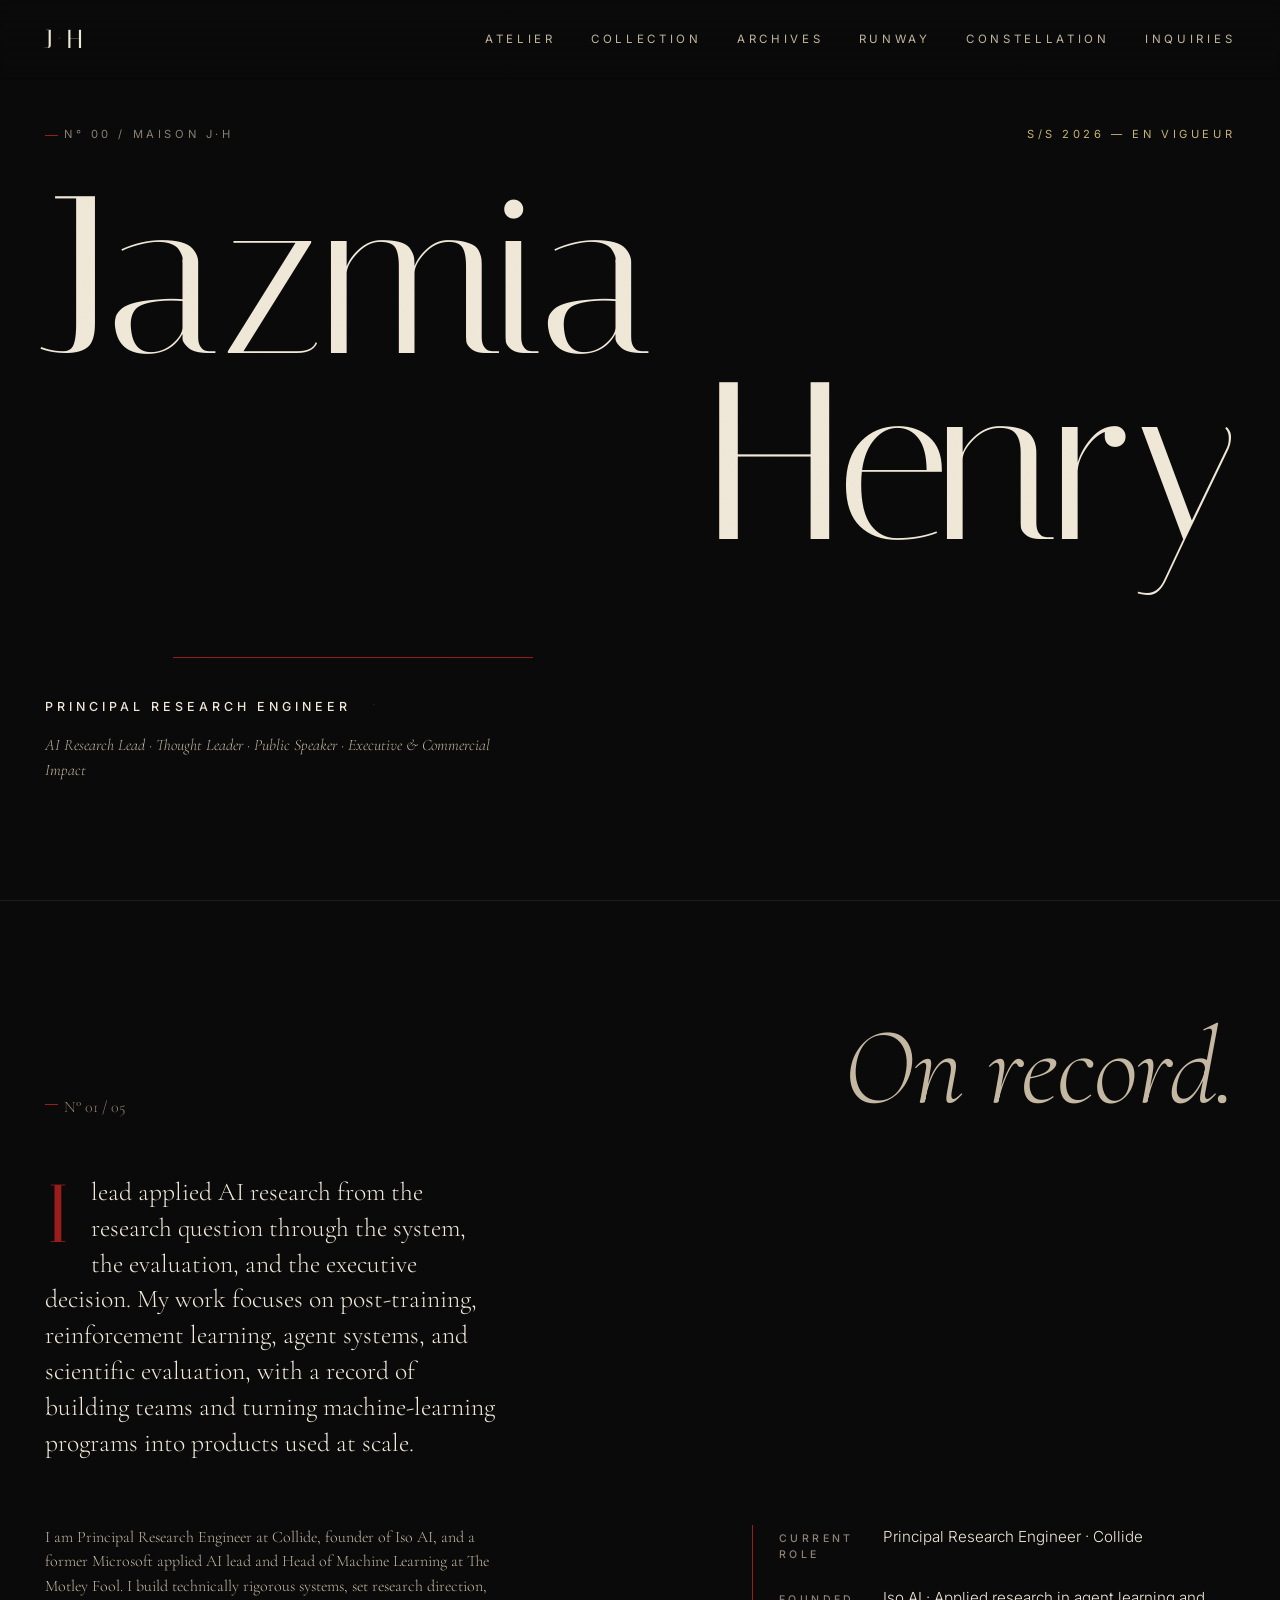
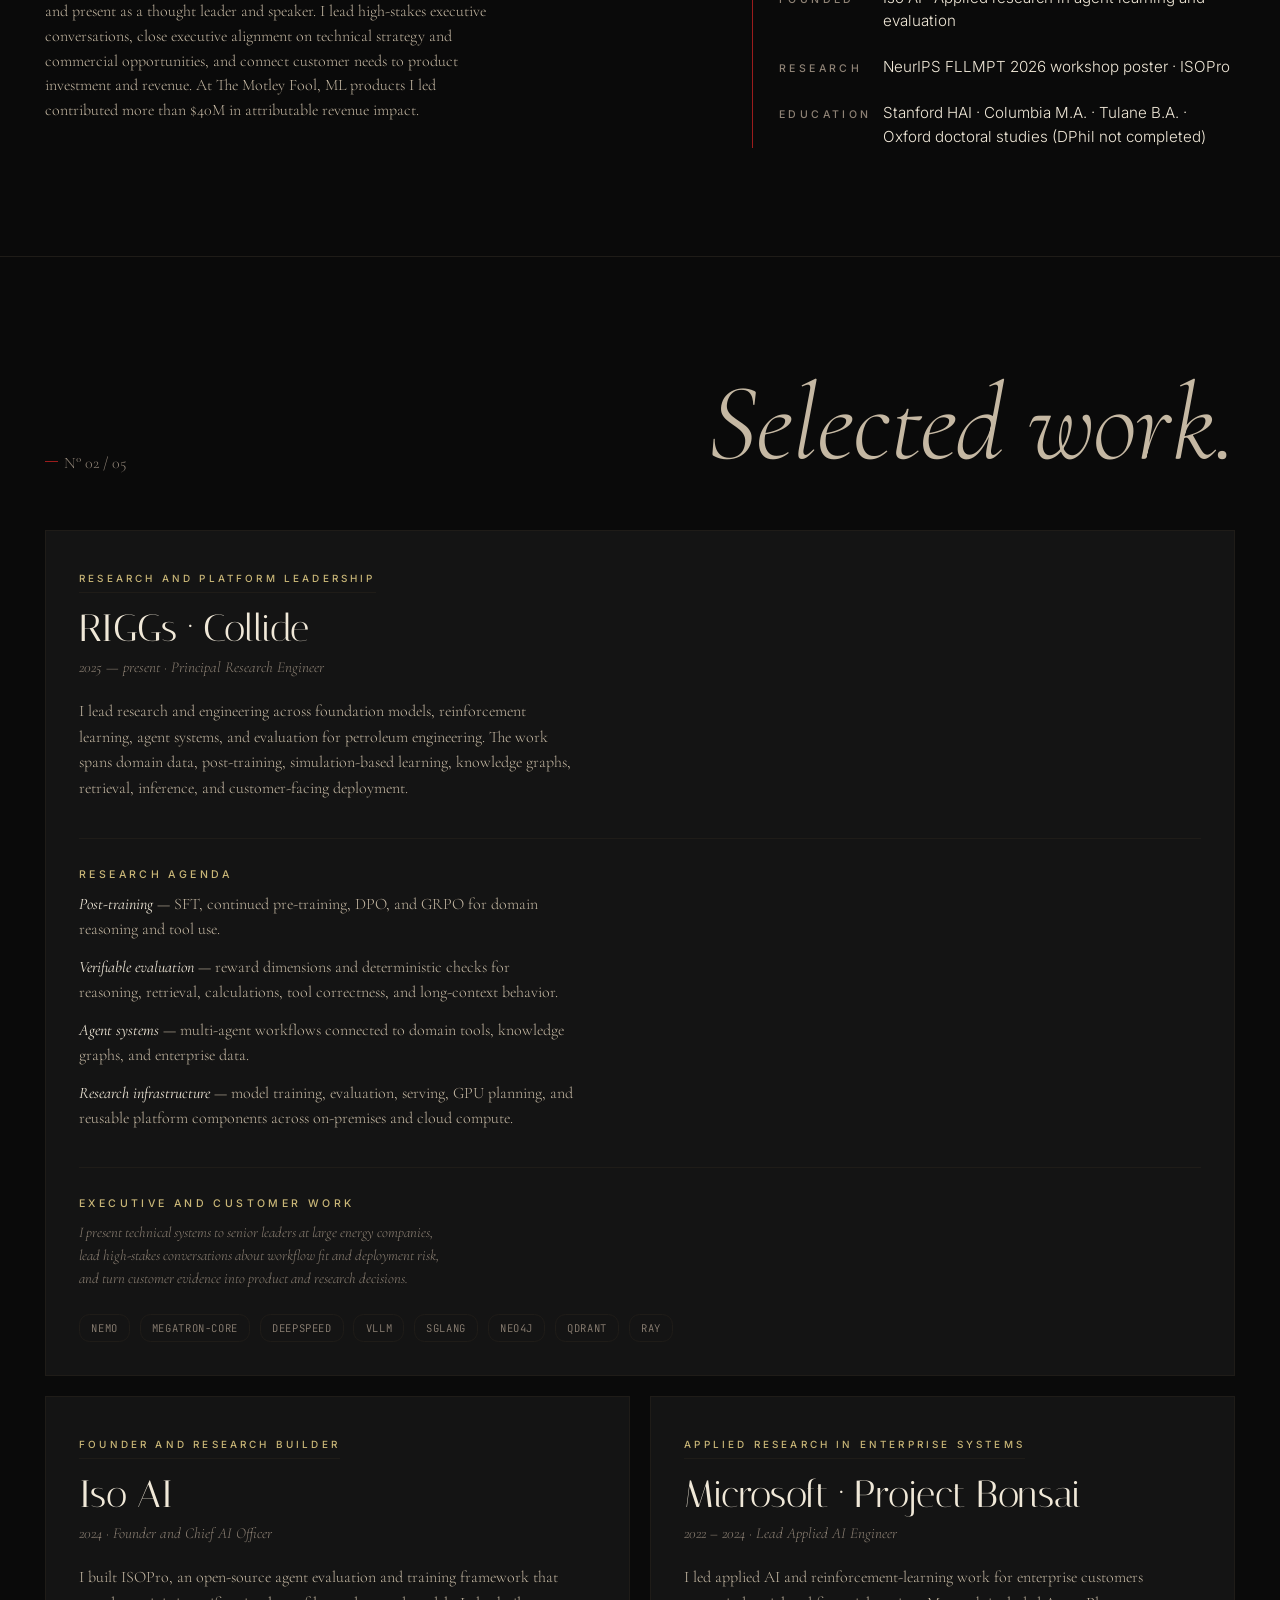
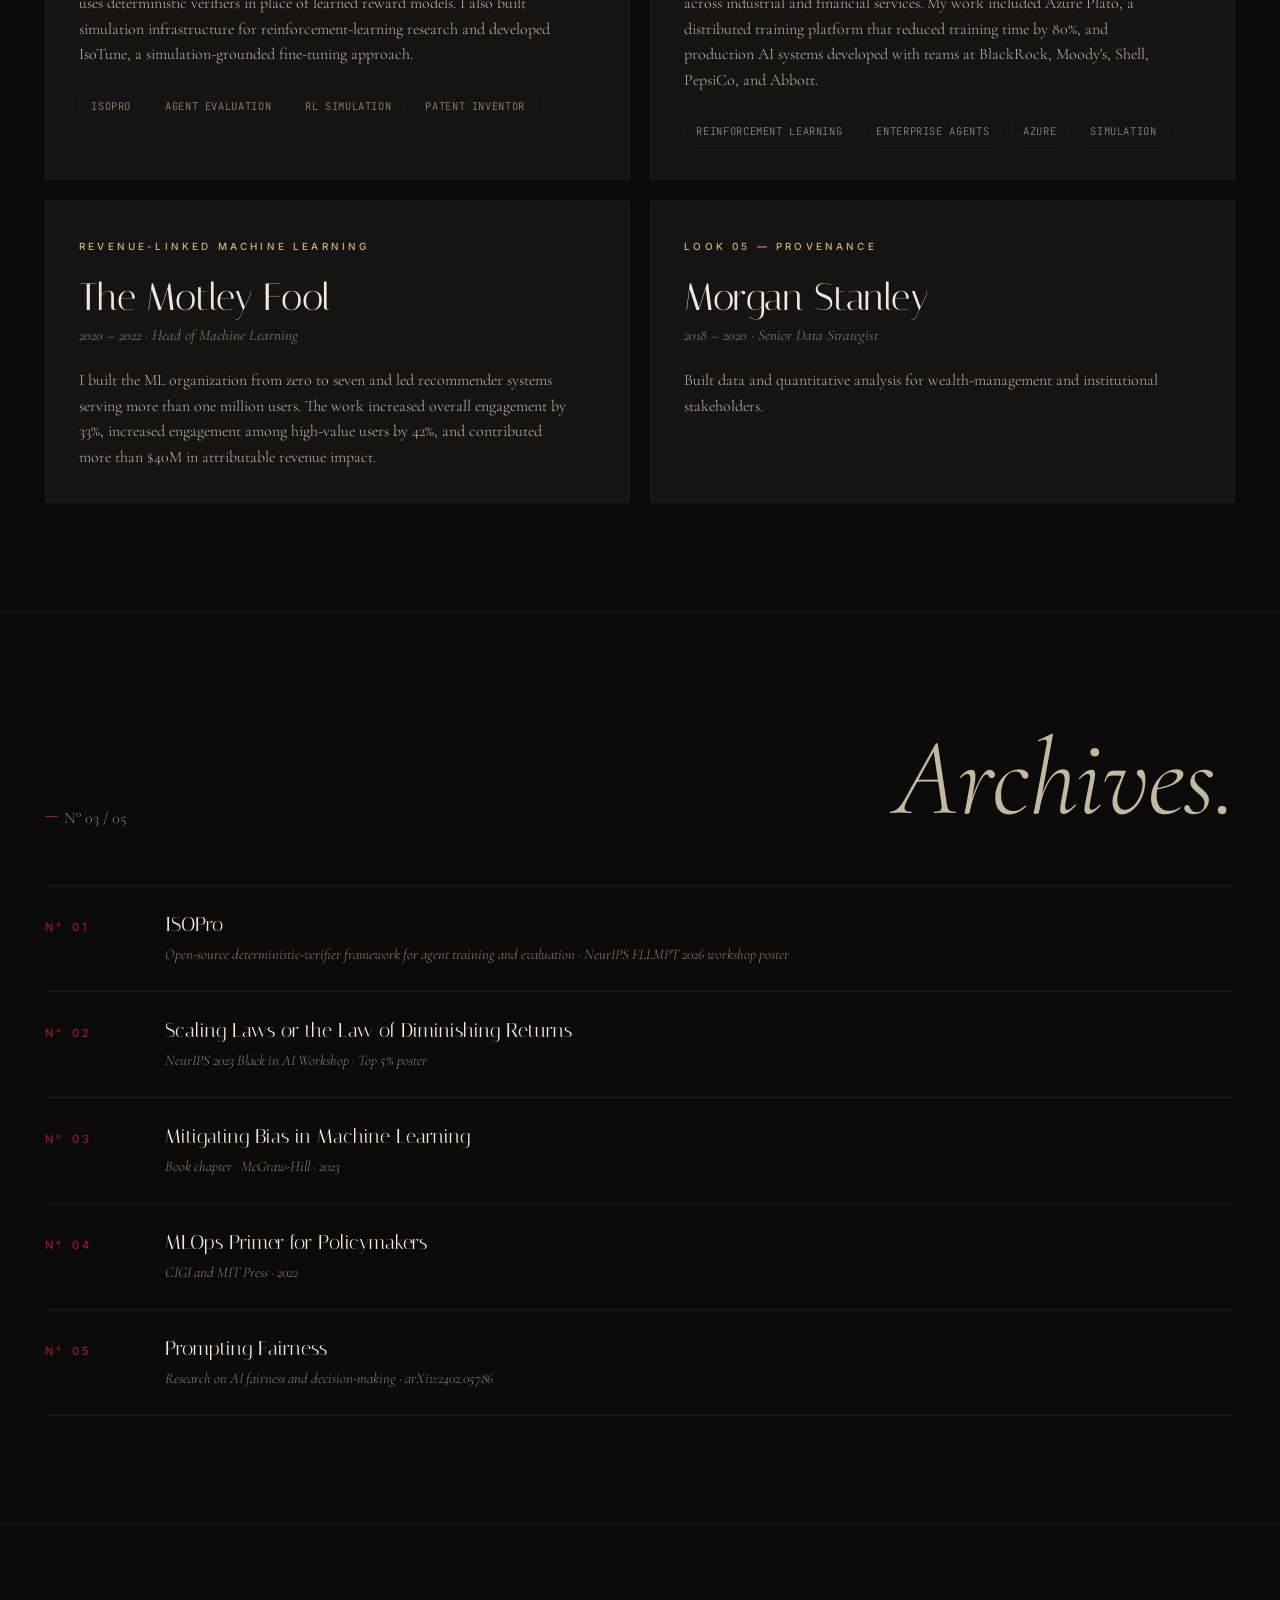
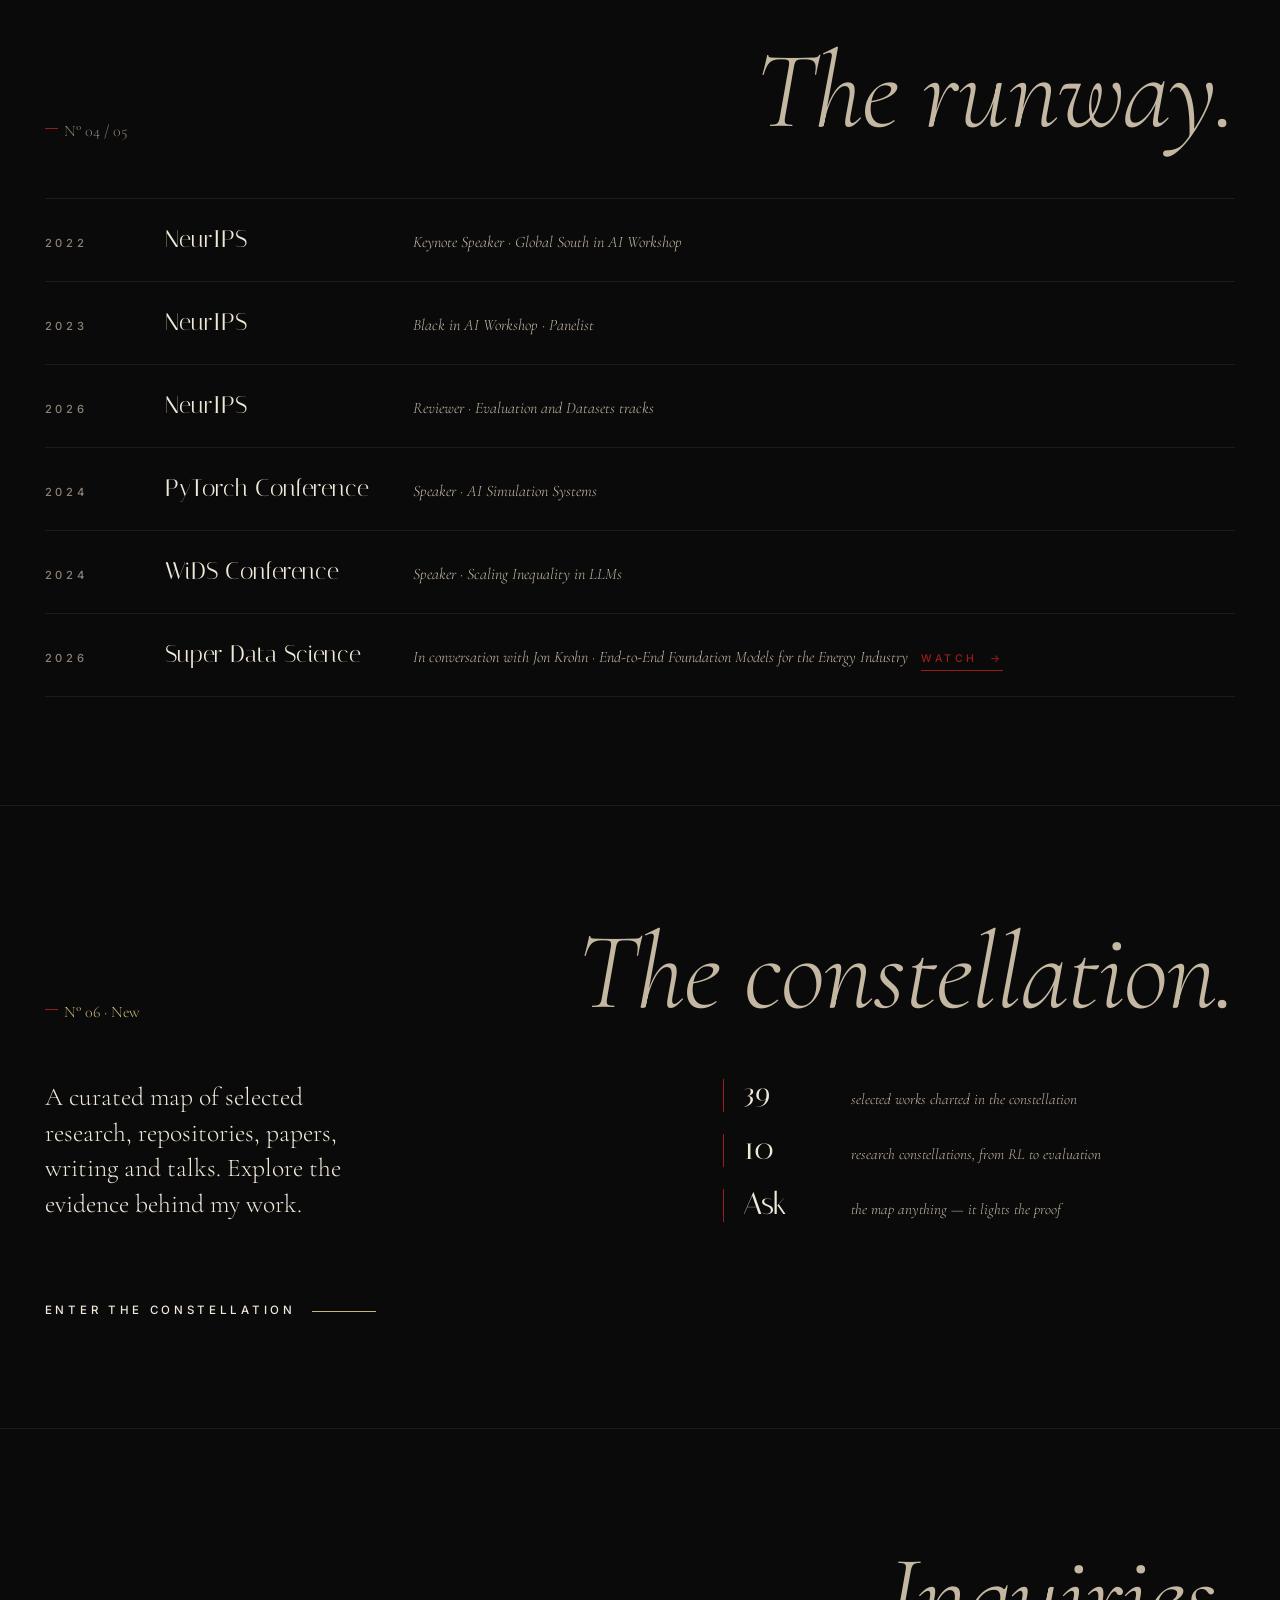
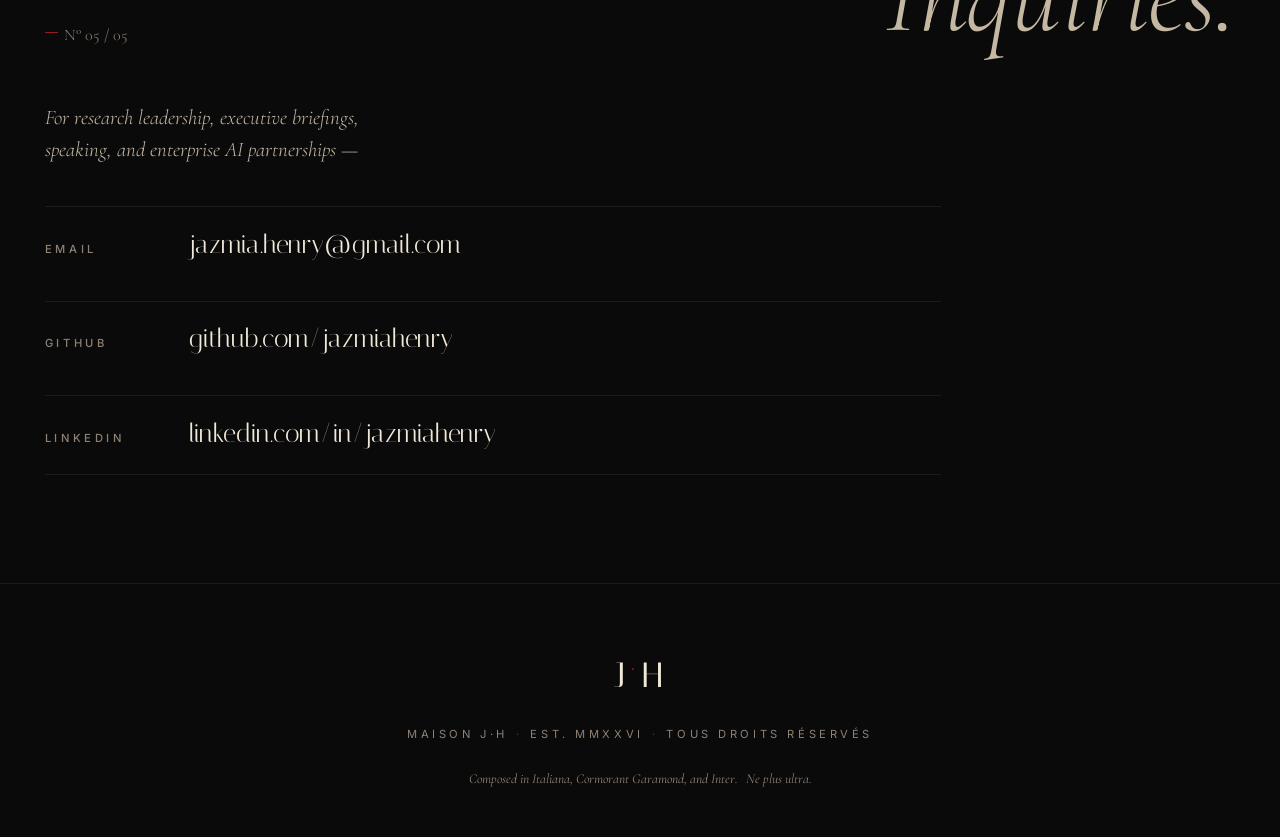
==== commit 7f62871c: "Clarify executive closing experience and speaker timeline" ====
--- a/index.html
+++ b/index.html
@@ -77,7 +77,7 @@
           <span class="dropcap">I</span> lead applied AI research from the research question through the system, the evaluation, and the executive decision. My work focuses on post-training, reinforcement learning, agent systems, and scientific evaluation, with a record of building teams and turning machine-learning programs into products used at scale.
         </p>
         <p class="body-text">
-          I am Principal Research Engineer at Collide, founder of Iso AI, and a former Microsoft applied AI lead and Head of Machine Learning at The Motley Fool. I build technically rigorous systems, set research direction, and present as a thought leader and speaker. I lead high-stakes executive conversations, close alignment around technical and commercial decisions, and connect customer needs to product investment and revenue. At The Motley Fool, ML products I led contributed more than $40M in attributable revenue impact.
+          I am Principal Research Engineer at Collide, founder of Iso AI, and a former Microsoft applied AI lead and Head of Machine Learning at The Motley Fool. I build technically rigorous systems, set research direction, and present as a thought leader and speaker. I lead high-stakes executive conversations, close executive alignment on technical strategy and commercial opportunities, and connect customer needs to product investment and revenue. At The Motley Fool, ML products I led contributed more than $40M in attributable revenue impact.
         </p>
 
         <dl class="house-facts">
@@ -244,7 +244,7 @@
           <span class="runway-what">Black in AI Workshop · Panelist</span>
         </li>
         <li>
-          <span class="runway-when">NeurIPS Reviewer</span>
+          <span class="runway-when">2026</span>
           <span class="runway-where">NeurIPS</span>
           <span class="runway-what">Reviewer · Evaluation and Datasets tracks</span>
         </li>
